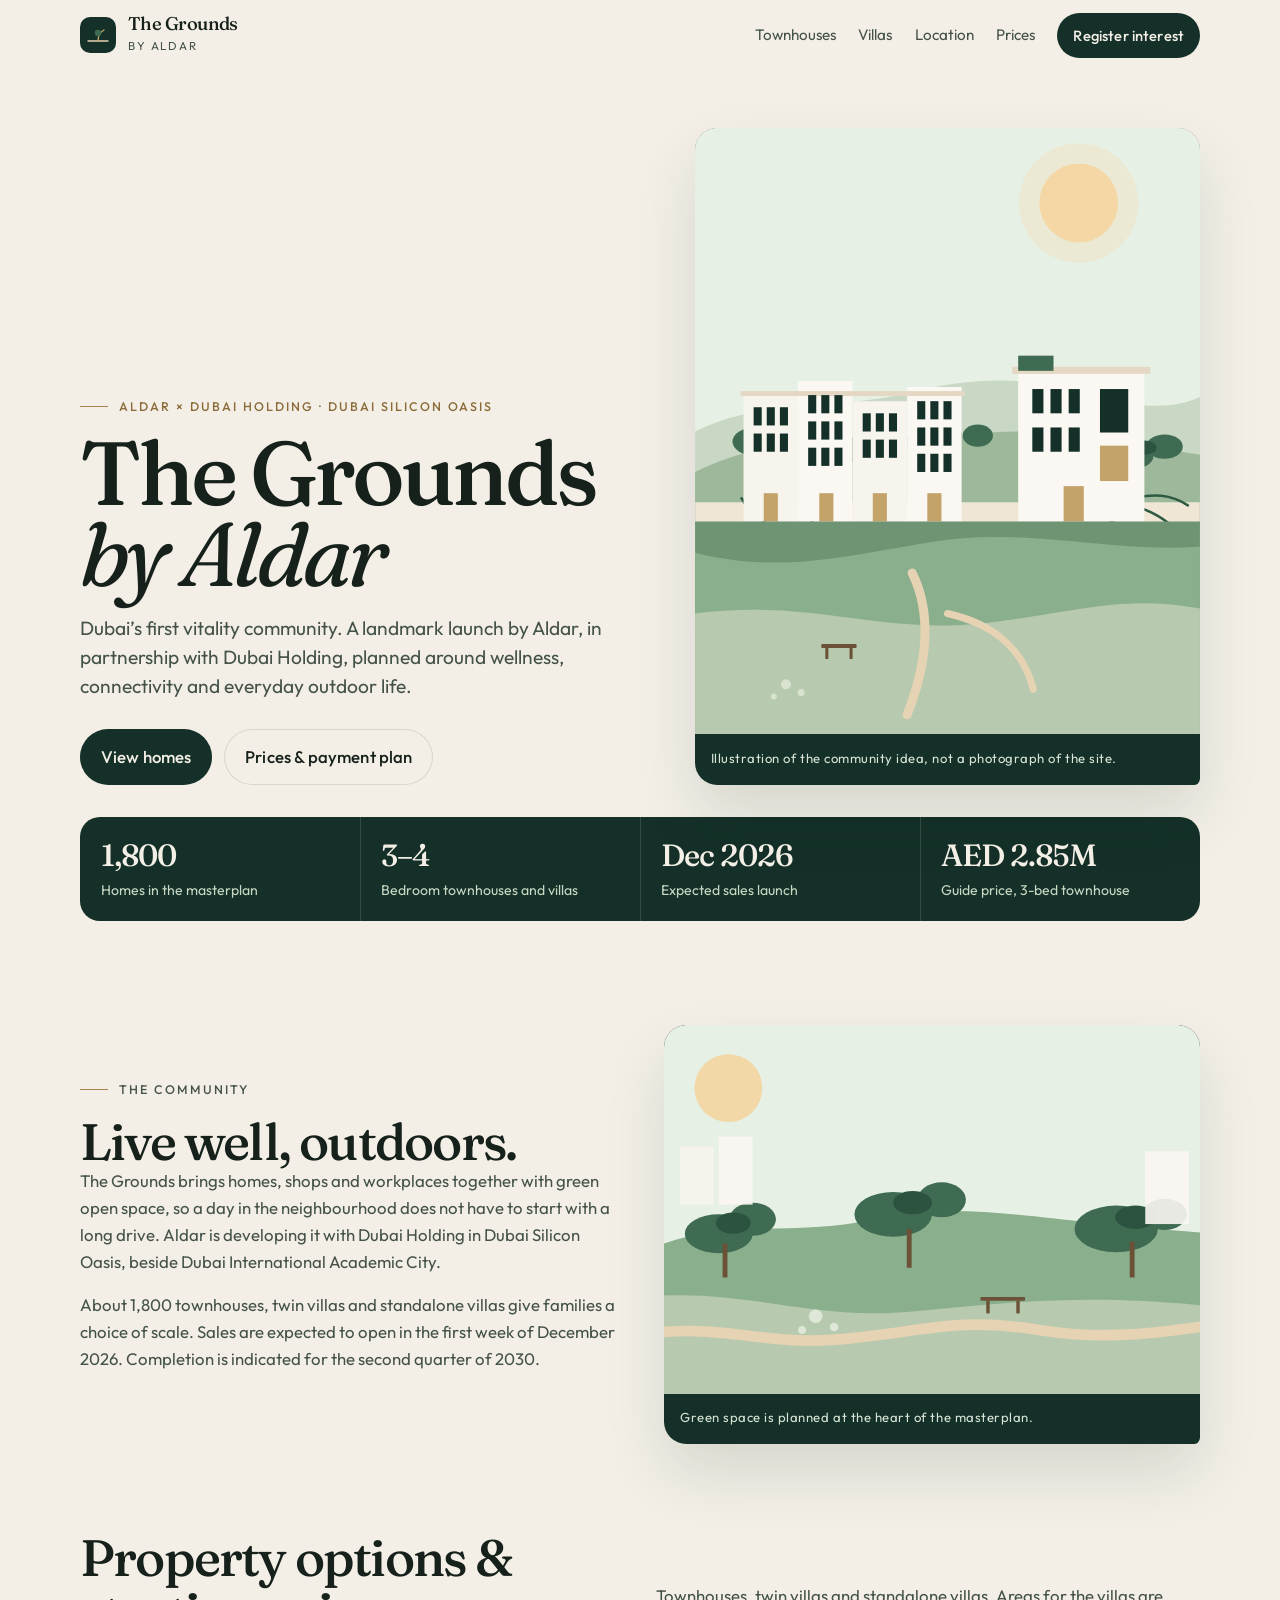
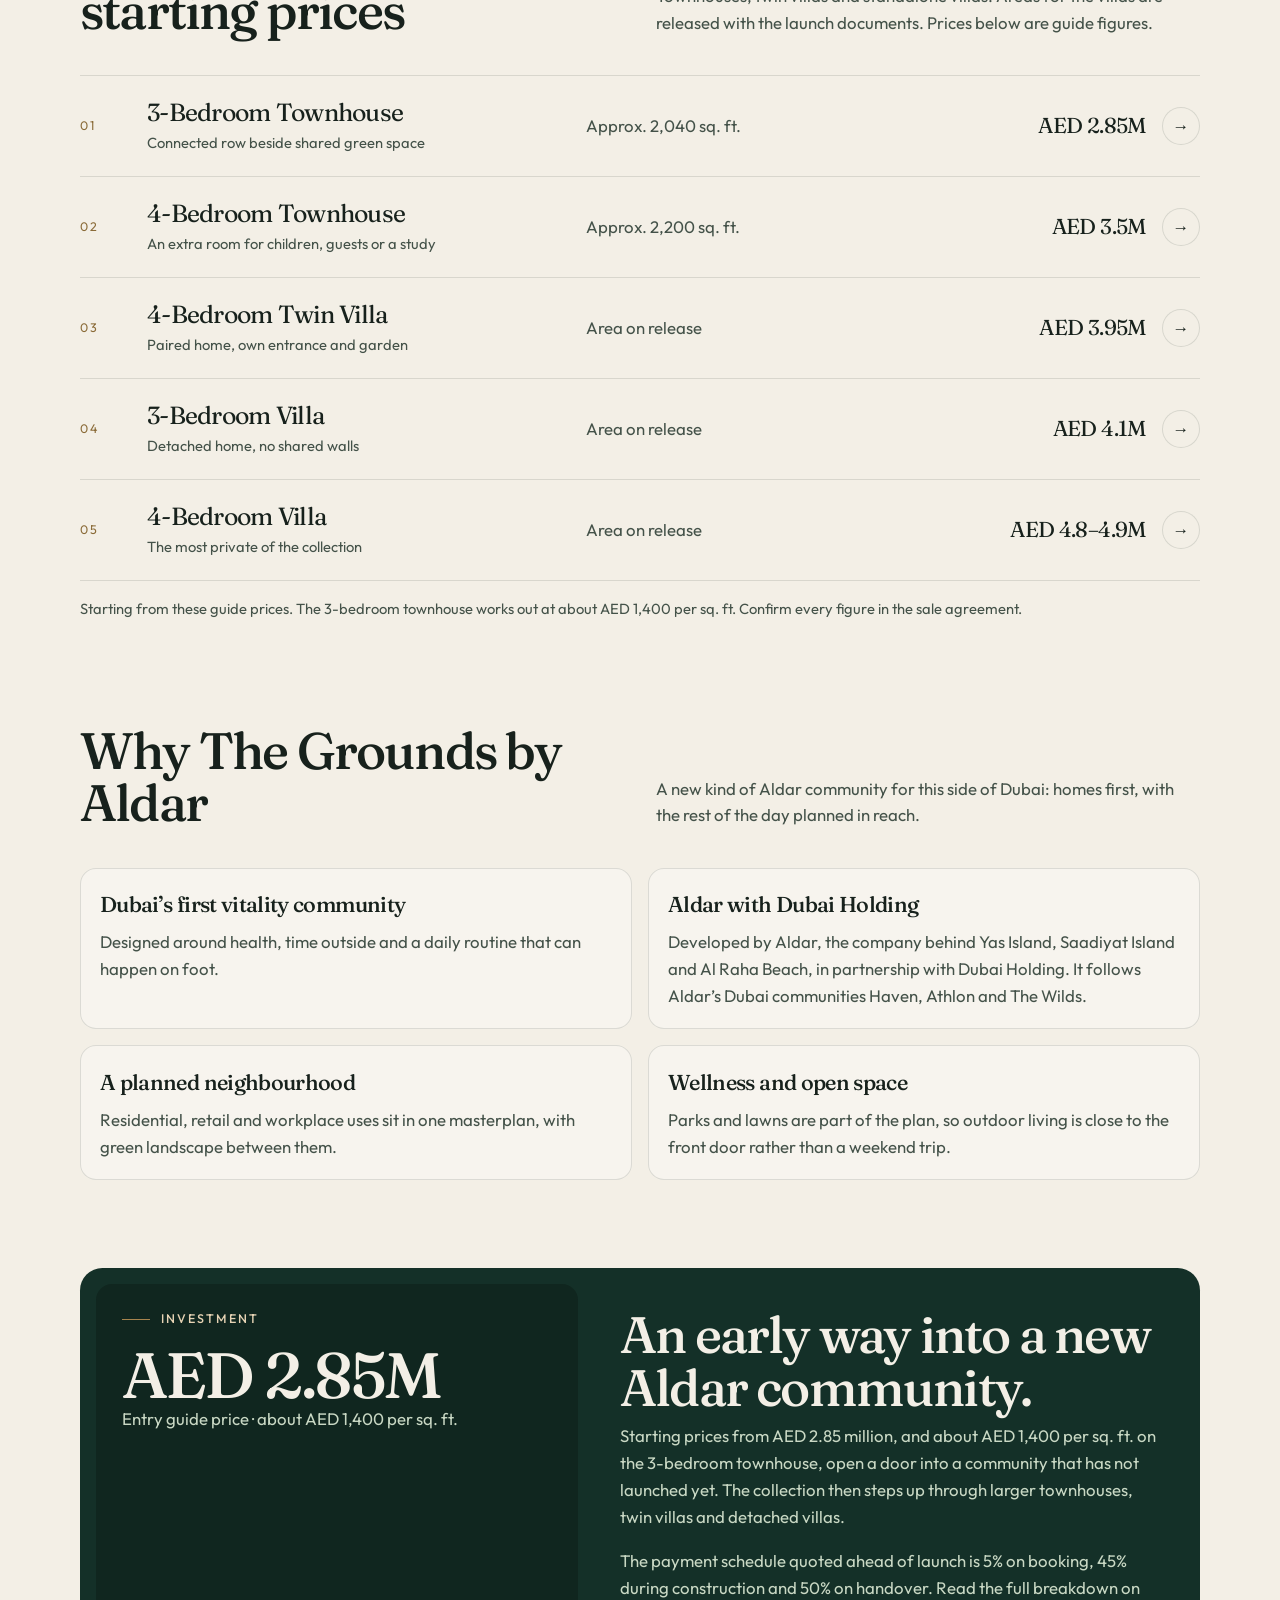
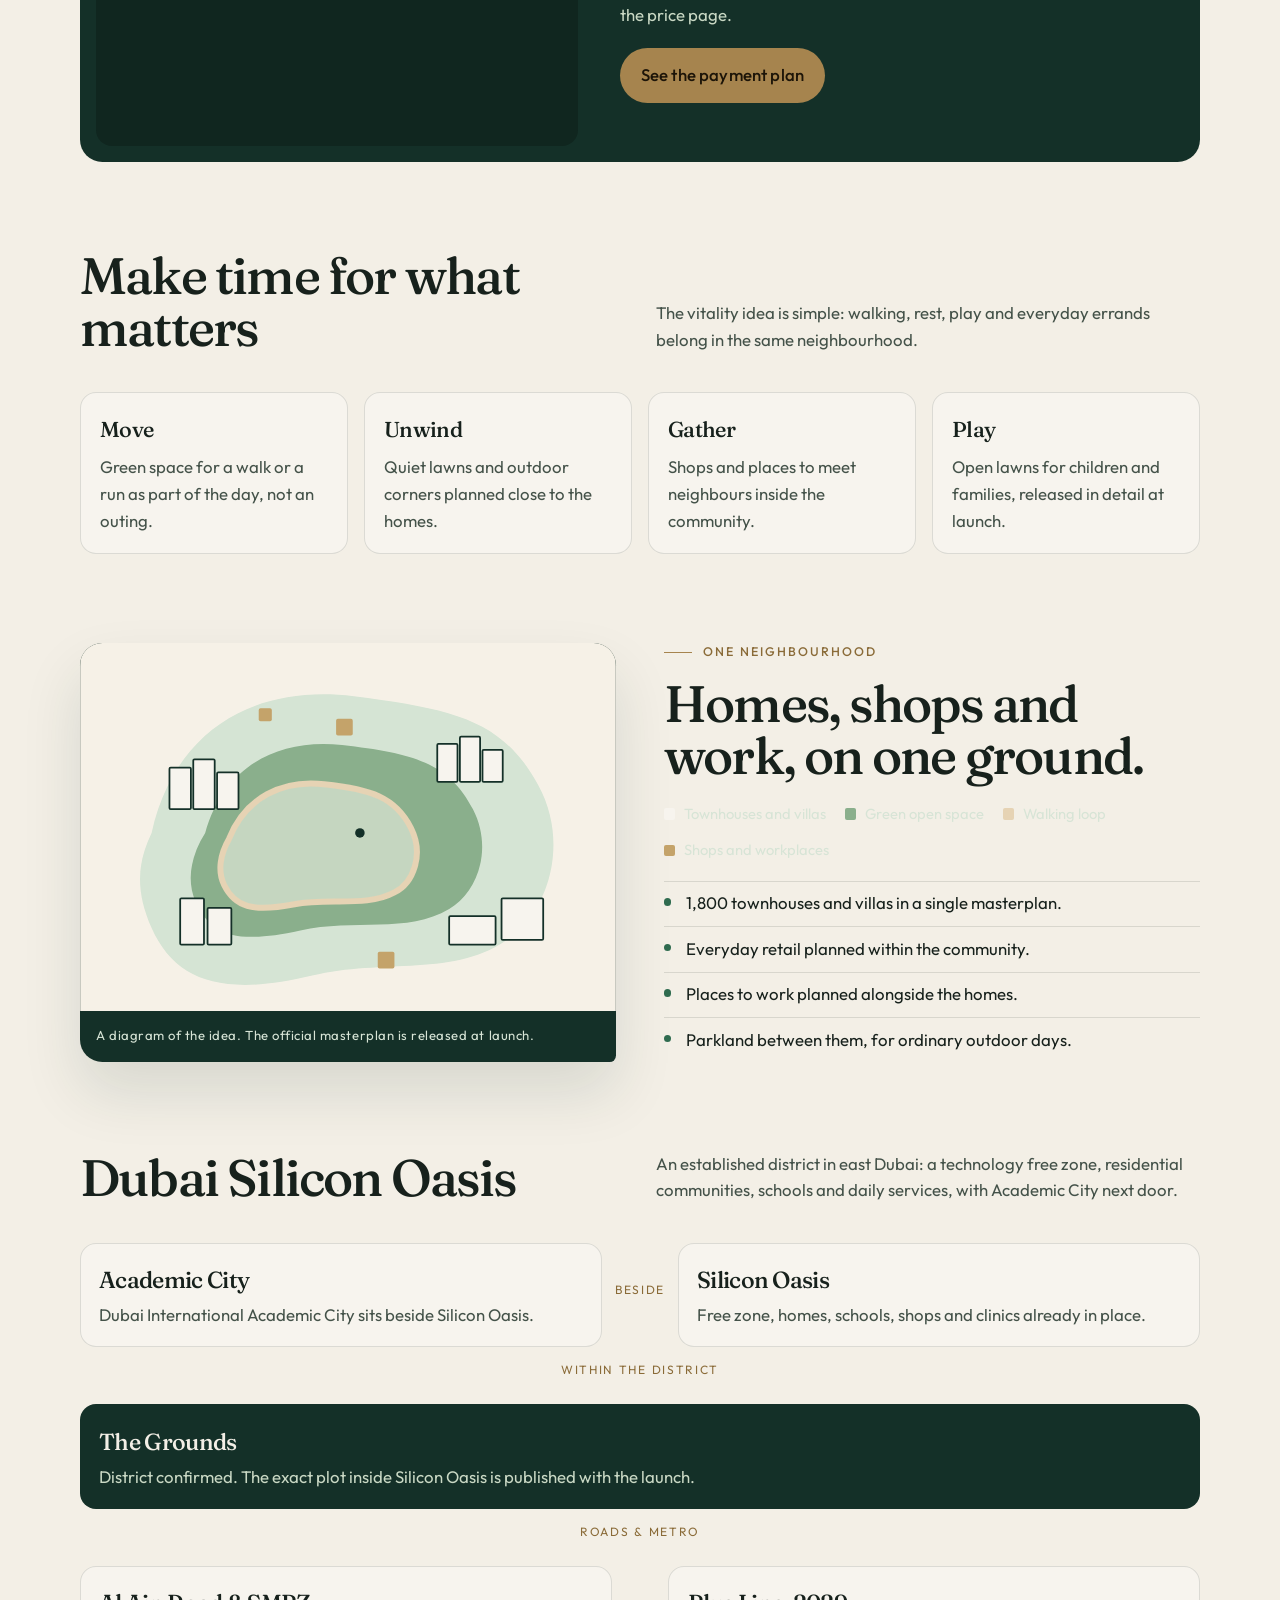
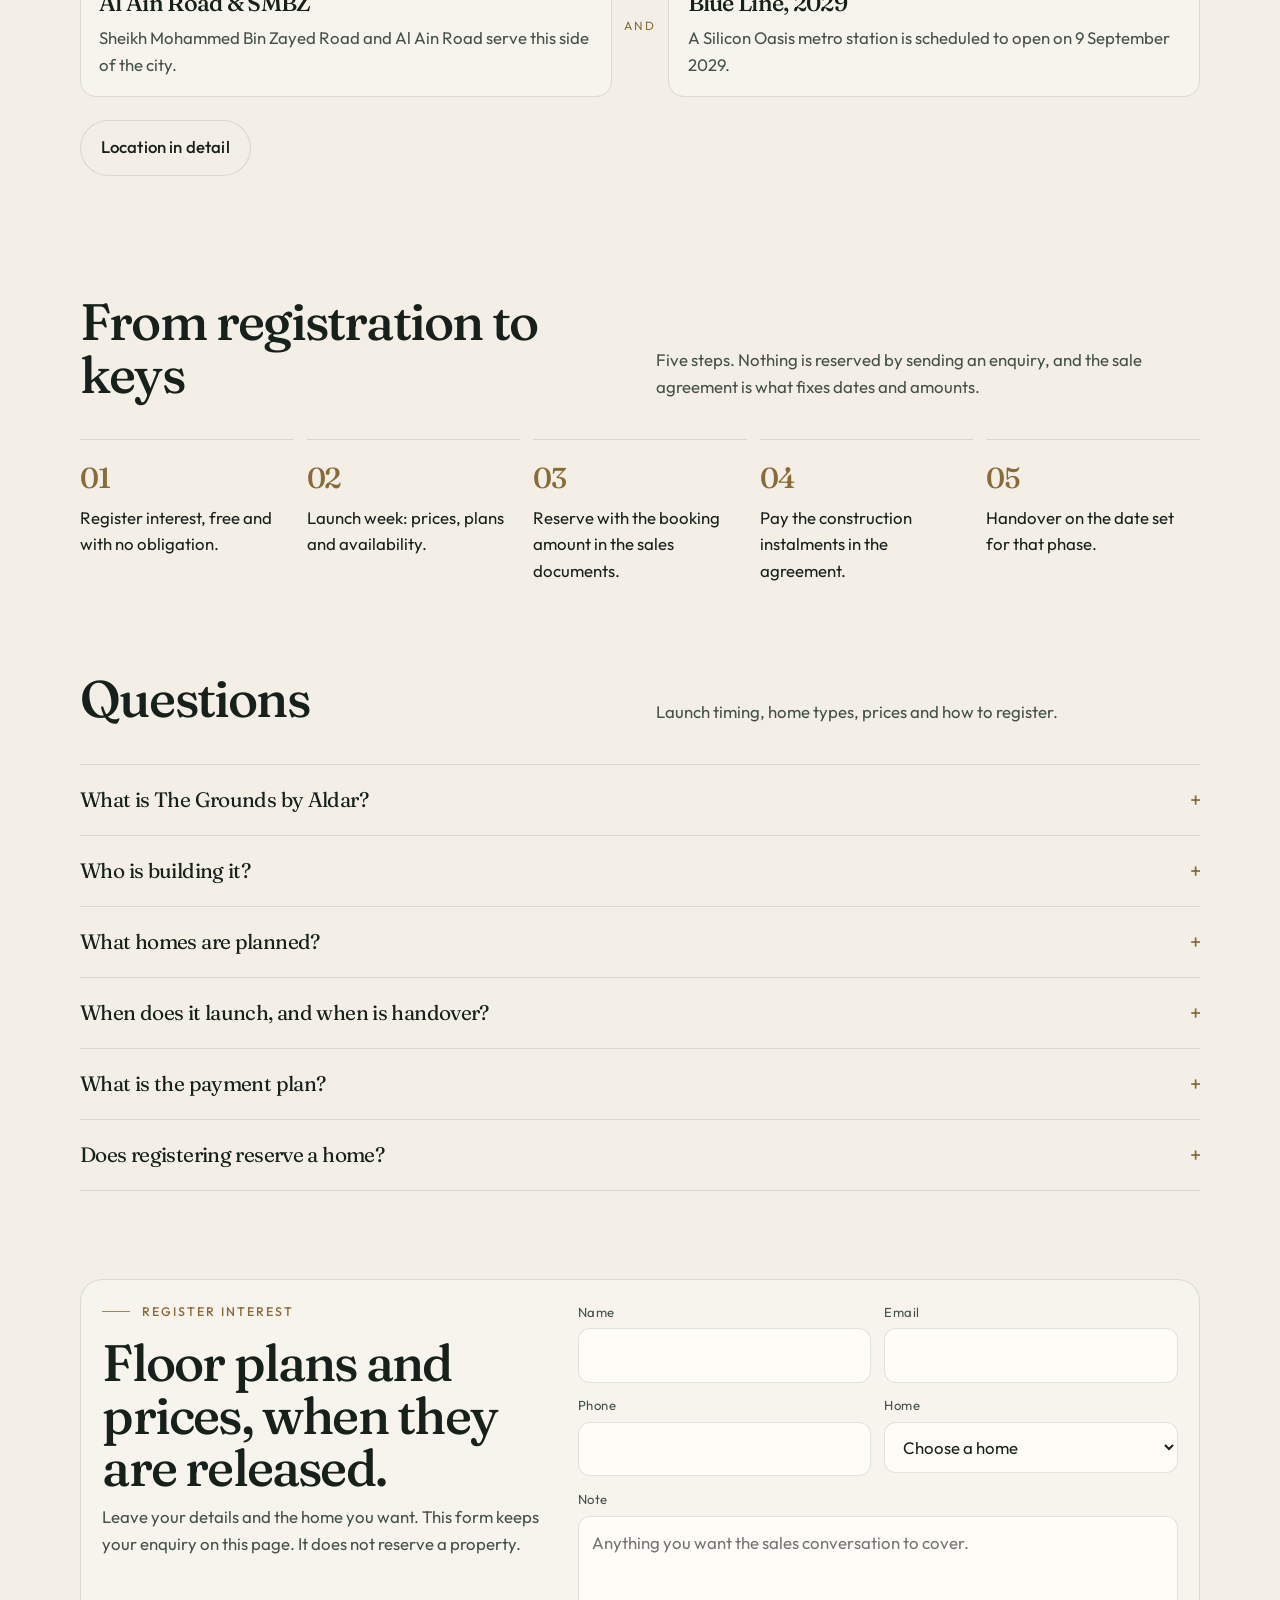
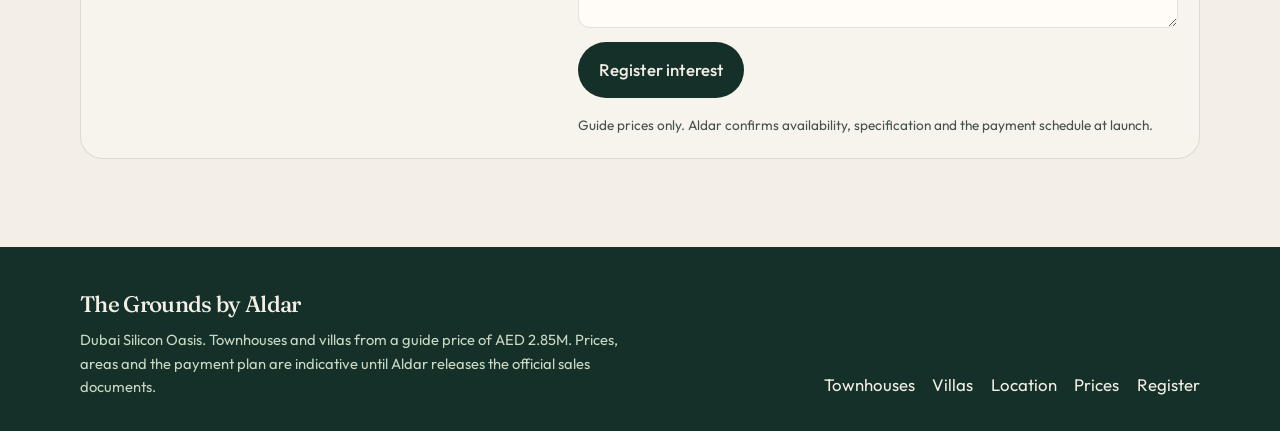
==== index.html @ 4c29733a "Add The Grounds by Aldar site." ====
<!DOCTYPE html>
<html lang="en">
<head>
  <meta charset="utf-8">
  <meta name="viewport" content="width=device-width, initial-scale=1">
  <title>The Grounds by Aldar | Dubai’s First Vitality Community</title>
  <meta name="description" content="The Grounds by Aldar is Dubai’s first vitality community in Dubai Silicon Oasis. Townhouses and villas from AED 2.85M, developed by Aldar with Dubai Holding.">
  <meta name="theme-color" content="#f3efe6">
  <link rel="icon" href="assets/favicon.svg" type="image/svg+xml">
  <link rel="stylesheet" href="css/styles.css">
</head>
<body>
  <a class="skip" href="#content">Skip to content</a>
  <header class="site-header" data-header>
    <div class="header-inner">
      <a class="brand" href="./">
        <svg width="36" height="36" viewBox="0 0 36 36" aria-hidden="true">
          <rect width="36" height="36" rx="10" fill="#143028"/>
          <path d="M8 24h20" stroke="#e6d3b4" stroke-width="1.4" stroke-linecap="round"/>
          <path d="M18 24c0-6 2.2-9 6-11" stroke="#c4a36a" stroke-width="1.4" fill="none" stroke-linecap="round"/>
          <circle cx="18" cy="16" r="3.2" fill="#3e6b52"/>
        </svg>
        <span>
          <strong>The Grounds</strong>
          <em>by Aldar</em>
        </span>
      </a>
      <button class="nav-toggle" type="button" aria-expanded="false" aria-controls="site-nav" data-nav-toggle>
        <span class="bars" aria-hidden="true"><span></span><span></span><span></span></span>
        <span data-nav-label>Menu</span>
      </button>
      <nav class="site-nav" id="site-nav" data-nav>
        <a href="townhouses/">Townhouses</a>
        <a href="villas/">Villas</a>
        <a href="location/">Location</a>
        <a href="price-payment-plan/">Prices</a>
        <a class="btn" href="#enquire">Register interest</a>
      </nav>
    </div>
  </header>

  <main id="content">
    <section class="wrap hero">
      <div>
        <p class="eyebrow"><span></span> Aldar × Dubai Holding · Dubai Silicon Oasis</p>
        <h1>The Grounds <em>by Aldar</em></h1>
        <p class="lede">Dubai’s first vitality community. A landmark launch by Aldar, in partnership with Dubai Holding, planned around wellness, connectivity and everyday outdoor life.</p>
        <div class="hero-actions">
          <a class="btn" href="#homes">View homes</a>
          <a class="btn btn-ghost" href="price-payment-plan/">Prices &amp; payment plan</a>
        </div>
      </div>
      <figure class="frame">
        <img src="assets/hero.svg" width="1000" height="1240" alt="Illustration of low townhouses and a villa set on lawns with palms and a walking path.">
        <figcaption>Illustration of the community idea, not a photograph of the site.</figcaption>
      </figure>
    </section>

    <div class="wrap" style="padding-bottom: 1rem;">
      <div class="stats">
        <div><strong>1,800</strong><span>Homes in the masterplan</span></div>
        <div><strong>3–4</strong><span>Bedroom townhouses and villas</span></div>
        <div><strong>Dec 2026</strong><span>Expected sales launch</span></div>
        <div><strong>AED 2.85M</strong><span>Guide price, 3-bed townhouse</span></div>
      </div>
    </div>

    <section class="section" id="community">
      <div class="wrap split">
        <div class="measure reveal">
          <p class="eyebrow"><span></span> The community</p>
          <h2>Live well, outdoors.</h2>
          <p>The Grounds brings homes, shops and workplaces together with green open space, so a day in the neighbourhood does not have to start with a long drive. Aldar is developing it with Dubai Holding in Dubai Silicon Oasis, beside Dubai International Academic City.</p>
          <p>About 1,800 townhouses, twin villas and standalone villas give families a choice of scale. Sales are expected to open in the first week of December 2026. Completion is indicated for the second quarter of 2030.</p>
        </div>
        <figure class="frame reveal">
          <img src="assets/park.svg" width="1200" height="760" alt="Illustration of a park lawn, trees and a walking path between homes.">
          <figcaption>Green space is planned at the heart of the masterplan.</figcaption>
        </figure>
      </div>
    </section>

    <section class="section" id="homes" style="padding-top: 0;">
      <div class="wrap">
        <div class="section-head">
          <h2>Property options &amp; starting prices</h2>
          <p>Townhouses, twin villas and standalone villas. Areas for the villas are released with the launch documents. Prices below are guide figures.</p>
        </div>
        <div class="home-list">
          <a class="home-row" href="townhouses/">
            <span class="home-row-index">01</span>
            <span>
              <span class="home-row-name">3-Bedroom Townhouse</span>
              <small>Connected row beside shared green space</small>
            </span>
            <span class="home-row-meta">Approx. 2,040 sq. ft.</span>
            <span class="home-row-price">AED 2.85M</span>
            <span class="home-row-go" aria-hidden="true">→</span>
          </a>
          <a class="home-row" href="townhouses/">
            <span class="home-row-index">02</span>
            <span>
              <span class="home-row-name">4-Bedroom Townhouse</span>
              <small>An extra room for children, guests or a study</small>
            </span>
            <span class="home-row-meta">Approx. 2,200 sq. ft.</span>
            <span class="home-row-price">AED 3.5M</span>
            <span class="home-row-go" aria-hidden="true">→</span>
          </a>
          <a class="home-row" href="villas/">
            <span class="home-row-index">03</span>
            <span>
              <span class="home-row-name">4-Bedroom Twin Villa</span>
              <small>Paired home, own entrance and garden</small>
            </span>
            <span class="home-row-meta">Area on release</span>
            <span class="home-row-price">AED 3.95M</span>
            <span class="home-row-go" aria-hidden="true">→</span>
          </a>
          <a class="home-row" href="villas/">
            <span class="home-row-index">04</span>
            <span>
              <span class="home-row-name">3-Bedroom Villa</span>
              <small>Detached home, no shared walls</small>
            </span>
            <span class="home-row-meta">Area on release</span>
            <span class="home-row-price">AED 4.1M</span>
            <span class="home-row-go" aria-hidden="true">→</span>
          </a>
          <a class="home-row" href="villas/">
            <span class="home-row-index">05</span>
            <span>
              <span class="home-row-name">4-Bedroom Villa</span>
              <small>The most private of the collection</small>
            </span>
            <span class="home-row-meta">Area on release</span>
            <span class="home-row-price">AED 4.8–4.9M</span>
            <span class="home-row-go" aria-hidden="true">→</span>
          </a>
        </div>
        <p class="note">Starting from these guide prices. The 3-bedroom townhouse works out at about AED 1,400 per sq. ft. Confirm every figure in the sale agreement.</p>
      </div>
    </section>

    <section class="section" id="why" style="padding-top: 1rem;">
      <div class="wrap">
        <div class="section-head">
          <h2>Why The Grounds by Aldar</h2>
          <p>A new kind of Aldar community for this side of Dubai: homes first, with the rest of the day planned in reach.</p>
        </div>
        <div class="why-grid">
          <article class="card"><h3>Dubai’s first vitality community</h3><p>Designed around health, time outside and a daily routine that can happen on foot.</p></article>
          <article class="card"><h3>Aldar with Dubai Holding</h3><p>Developed by Aldar, the company behind Yas Island, Saadiyat Island and Al Raha Beach, in partnership with Dubai Holding. It follows Aldar’s Dubai communities Haven, Athlon and The Wilds.</p></article>
          <article class="card"><h3>A planned neighbourhood</h3><p>Residential, retail and workplace uses sit in one masterplan, with green landscape between them.</p></article>
          <article class="card"><h3>Wellness and open space</h3><p>Parks and lawns are part of the plan, so outdoor living is close to the front door rather than a weekend trip.</p></article>
        </div>
      </div>
    </section>

    <section class="section" style="padding-top: 0;">
      <div class="wrap invest reveal">
        <div class="invest-figure">
          <p class="eyebrow" style="color:#e6d3b4;"><span></span> Investment</p>
          <strong>AED 2.85M</strong>
          <span>Entry guide price · about AED 1,400 per sq. ft.</span>
        </div>
        <div class="invest-copy">
          <h2>An early way into a new Aldar community.</h2>
          <p>Starting prices from AED 2.85 million, and about AED 1,400 per sq. ft. on the 3-bedroom townhouse, open a door into a community that has not launched yet. The collection then steps up through larger townhouses, twin villas and detached villas.</p>
          <p>The payment schedule quoted ahead of launch is 5% on booking, 45% during construction and 50% on handover. Read the full breakdown on the price page.</p>
          <p style="margin-top: 1.2rem;"><a class="btn btn-brass" href="price-payment-plan/">See the payment plan</a></p>
        </div>
      </div>
    </section>

    <section class="section" style="padding-top: 0;">
      <div class="wrap">
        <div class="section-head">
          <h2>Make time for what matters</h2>
          <p>The vitality idea is simple: walking, rest, play and everyday errands belong in the same neighbourhood.</p>
        </div>
        <div class="pillar-grid">
          <article class="pillar"><h3>Move</h3><p>Green space for a walk or a run as part of the day, not an outing.</p></article>
          <article class="pillar"><h3>Unwind</h3><p>Quiet lawns and outdoor corners planned close to the homes.</p></article>
          <article class="pillar"><h3>Gather</h3><p>Shops and places to meet neighbours inside the community.</p></article>
          <article class="pillar"><h3>Play</h3><p>Open lawns for children and families, released in detail at launch.</p></article>
        </div>
      </div>
    </section>

    <section class="section" style="padding-top: 0;">
      <div class="wrap split">
        <figure class="frame reveal">
          <img src="assets/masterplan.svg" width="900" height="700" alt="Abstract masterplan: housing clusters around a central park, with a walking loop and small markers for shops and workplaces.">
          <figcaption>A diagram of the idea. The official masterplan is released at launch.</figcaption>
        </figure>
        <div class="reveal">
          <p class="eyebrow"><span></span> One neighbourhood</p>
          <h2>Homes, shops and work, on one ground.</h2>
          <ul class="legend">
            <li><i class="swatch home"></i> Townhouses and villas</li>
            <li><i class="swatch park"></i> Green open space</li>
            <li><i class="swatch path"></i> Walking loop</li>
            <li><i class="swatch shop"></i> Shops and workplaces</li>
          </ul>
          <ul class="tick">
            <li>1,800 townhouses and villas in a single masterplan.</li>
            <li>Everyday retail planned within the community.</li>
            <li>Places to work planned alongside the homes.</li>
            <li>Parkland between them, for ordinary outdoor days.</li>
          </ul>
        </div>
      </div>
    </section>

    <section class="section" id="location" style="padding-top: 0;">
      <div class="wrap">
        <div class="section-head">
          <h2>Dubai Silicon Oasis</h2>
          <p>An established district in east Dubai: a technology free zone, residential communities, schools and daily services, with Academic City next door.</p>
        </div>
        <div class="district">
          <div class="district-row">
            <article class="node">
              <h3>Academic City</h3>
              <p>Dubai International Academic City sits beside Silicon Oasis.</p>
            </article>
            <p class="link-note">Beside</p>
            <article class="node">
              <h3>Silicon Oasis</h3>
              <p>Free zone, homes, schools, shops and clinics already in place.</p>
            </article>
          </div>
          <p class="link-note">Within the district</p>
          <article class="node focal">
            <h3>The Grounds</h3>
            <p>District confirmed. The exact plot inside Silicon Oasis is published with the launch.</p>
          </article>
          <p class="link-note">Roads &amp; metro</p>
          <div class="district-row">
            <article class="node">
              <h3>Al Ain Road &amp; SMBZ</h3>
              <p>Sheikh Mohammed Bin Zayed Road and Al Ain Road serve this side of the city.</p>
            </article>
            <p class="link-note">And</p>
            <article class="node">
              <h3>Blue Line, 2029</h3>
              <p>A Silicon Oasis metro station is scheduled to open on 9 September 2029.</p>
            </article>
          </div>
        </div>
        <p style="margin-top: 1.4rem;"><a class="btn btn-ghost" href="location/">Location in detail</a></p>
      </div>
    </section>

    <section class="section" style="padding-top: 1rem;">
      <div class="wrap">
        <div class="section-head">
          <h2>From registration to keys</h2>
          <p>Five steps. Nothing is reserved by sending an enquiry, and the sale agreement is what fixes dates and amounts.</p>
        </div>
        <ol class="steps">
          <li><strong>01</strong><span>Register interest, free and with no obligation.</span></li>
          <li><strong>02</strong><span>Launch week: prices, plans and availability.</span></li>
          <li><strong>03</strong><span>Reserve with the booking amount in the sales documents.</span></li>
          <li><strong>04</strong><span>Pay the construction instalments in the agreement.</span></li>
          <li><strong>05</strong><span>Handover on the date set for that phase.</span></li>
        </ol>
      </div>
    </section>

    <section class="section" id="questions" style="padding-top: 0;">
      <div class="wrap">
        <div class="section-head">
          <h2>Questions</h2>
          <p>Launch timing, home types, prices and how to register.</p>
        </div>
        <div class="faq">
          <div class="faq-item" data-faq>
            <button type="button" aria-expanded="false">What is The Grounds by Aldar? <span aria-hidden="true">+</span></button>
            <div data-faq-panel hidden>
              <p>It is a new community from Aldar, in partnership with Dubai Holding, in Dubai Silicon Oasis. The plan is about 1,800 townhouses and villas, with shops, workplaces and green open space. Aldar describes it as Dubai’s first vitality community.</p>
            </div>
          </div>
          <div class="faq-item" data-faq>
            <button type="button" aria-expanded="false">Who is building it? <span aria-hidden="true">+</span></button>
            <div data-faq-panel hidden>
              <p>Aldar is the developer, working with Dubai Holding. Aldar is the Abu Dhabi developer behind Yas Island, Saadiyat Island and Al Raha Beach, and the Dubai communities Haven, Athlon and The Wilds.</p>
            </div>
          </div>
          <div class="faq-item" data-faq>
            <button type="button" aria-expanded="false">What homes are planned? <span aria-hidden="true">+</span></button>
            <div data-faq-panel hidden>
              <p>Three- and four-bedroom townhouses, four-bedroom twin villas, and three- and four-bedroom standalone villas. Townhouse areas currently quoted are about 2,040 sq. ft. and 2,200 sq. ft.</p>
            </div>
          </div>
          <div class="faq-item" data-faq>
            <button type="button" aria-expanded="false">When does it launch, and when is handover? <span aria-hidden="true">+</span></button>
            <div data-faq-panel hidden>
              <p>Sales are expected in the first week of December 2026. Completion is indicated for the second quarter of 2030. Handover dates are confirmed per phase in the sale agreement.</p>
            </div>
          </div>
          <div class="faq-item" data-faq>
            <button type="button" aria-expanded="false">What is the payment plan? <span aria-hidden="true">+</span></button>
            <div data-faq-panel hidden>
              <p>The schedule quoted ahead of launch is 5% on booking, 45% during construction and 50% on handover. Aldar publishes the binding plan with the sales documents. Off-plan payments in Dubai are generally made into a project escrow account — confirm that account in the paperwork.</p>
            </div>
          </div>
          <div class="faq-item" data-faq>
            <button type="button" aria-expanded="false">Does registering reserve a home? <span aria-hidden="true">+</span></button>
            <div data-faq-panel hidden>
              <p>No. An enquiry joins the interest list. It does not hold a plot or guarantee a price. A home is reserved only when the booking amount in the sales documents is paid.</p>
            </div>
          </div>
        </div>
      </div>
    </section>

    <section class="section" id="enquire" style="padding-top: 0;">
      <div class="wrap enquire">
        <div>
          <p class="eyebrow"><span></span> Register interest</p>
          <h2>Floor plans and prices, when they are released.</h2>
          <p class="intro">Leave your details and the home you want. This form keeps your enquiry on this page. It does not reserve a property.</p>
        </div>
        <form data-enquire action="#enquire" method="post">
          <div data-form-fields>
            <div class="form-grid">
              <label class="field">
                <span>Name</span>
                <input name="name" type="text" autocomplete="name" required>
              </label>
              <label class="field">
                <span>Email</span>
                <input name="email" type="email" autocomplete="email" required>
              </label>
              <label class="field">
                <span>Phone</span>
                <input name="phone" type="tel" autocomplete="tel" required>
              </label>
              <label class="field">
                <span>Home</span>
                <select name="home" required>
                  <option value="">Choose a home</option>
                  <option>3-bedroom townhouse</option>
                  <option>4-bedroom townhouse</option>
                  <option>4-bedroom twin villa</option>
                  <option>3-bedroom villa</option>
                  <option>4-bedroom villa</option>
                  <option>Not sure yet</option>
                </select>
              </label>
              <label class="field wide">
                <span>Note</span>
                <textarea name="note" placeholder="Anything you want the sales conversation to cover."></textarea>
              </label>
            </div>
            <p class="form-error" data-form-error hidden></p>
            <p style="margin-top: 0.9rem;"><button class="btn" type="submit">Register interest</button></p>
            <p class="fine">Guide prices only. Aldar confirms availability, specification and the payment schedule at launch.</p>
          </div>
          <div class="form-success" data-form-success tabindex="-1" hidden>
            <h3>You’re on the list.</h3>
            <p>Thanks. Your interest is noted in this browser. A reservation only happens later, against the developer’s sales documents.</p>
          </div>
        </form>
      </div>
    </section>
  </main>

  <footer class="site-footer">
    <div class="wrap footer-inner">
      <div>
        <strong>The Grounds by Aldar</strong>
        <p>Dubai Silicon Oasis. Townhouses and villas from a guide price of AED 2.85M. Prices, areas and the payment plan are indicative until Aldar releases the official sales documents.</p>
      </div>
      <nav class="footer-nav" aria-label="Footer">
        <a href="townhouses/">Townhouses</a>
        <a href="villas/">Villas</a>
        <a href="location/">Location</a>
        <a href="price-payment-plan/">Prices</a>
        <a href="#enquire">Register</a>
      </nav>
    </div>
  </footer>
  <script src="js/main.js"></script>
</body>
</html>
---- css/styles.css ----
@font-face {
  font-family: "Fraunces";
  src: url("../assets/fonts/fraunces-400.woff2") format("woff2");
  font-weight: 400;
  font-style: normal;
  font-display: swap;
}
@font-face {
  font-family: "Fraunces";
  src: url("../assets/fonts/fraunces-400-italic.woff2") format("woff2");
  font-weight: 400;
  font-style: italic;
  font-display: swap;
}
@font-face {
  font-family: "Fraunces";
  src: url("../assets/fonts/fraunces-500.woff2") format("woff2");
  font-weight: 500;
  font-style: normal;
  font-display: swap;
}
@font-face {
  font-family: "Fraunces";
  src: url("../assets/fonts/fraunces-600.woff2") format("woff2");
  font-weight: 600;
  font-style: normal;
  font-display: swap;
}
@font-face {
  font-family: "Outfit";
  src: url("../assets/fonts/outfit-300.woff2") format("woff2");
  font-weight: 300;
  font-style: normal;
  font-display: swap;
}
@font-face {
  font-family: "Outfit";
  src: url("../assets/fonts/outfit-400.woff2") format("woff2");
  font-weight: 400;
  font-style: normal;
  font-display: swap;
}
@font-face {
  font-family: "Outfit";
  src: url("../assets/fonts/outfit-500.woff2") format("woff2");
  font-weight: 500;
  font-style: normal;
  font-display: swap;
}
@font-face {
  font-family: "Outfit";
  src: url("../assets/fonts/outfit-600.woff2") format("woff2");
  font-weight: 600;
  font-style: normal;
  font-display: swap;
}

:root {
  --ink: #17211c;
  --ink-soft: #445249;
  --forest: #143028;
  --forest-2: #1c4336;
  --leaf: #2f6b4f;
  --mist: #d7e4d6;
  --sand: #e7dcc8;
  --cream: #f3efe6;
  --paper: #f7f4ee;
  --white: #fffcf8;
  --brass: #a6844e;
  --brass-deep: #8a6b38;
  --line: rgba(23, 33, 28, 0.12);
  --serif: "Fraunces", "Iowan Old Style", Palatino, Georgia, serif;
  --sans: "Outfit", "Avenir Next", "Segoe UI", sans-serif;
  --wrap: 1120px;
  --header: 4.5rem;
}

*,
*::before,
*::after { box-sizing: border-box; }

html { scroll-behavior: smooth; }

body {
  margin: 0;
  color: var(--ink);
  background: var(--cream);
  font-family: var(--sans);
  font-weight: 400;
  font-size: 1.05rem;
  line-height: 1.6;
  text-rendering: optimizeLegibility;
}

body.nav-open { overflow: hidden; }

img { max-width: 100%; display: block; }

a { color: inherit; }

button, input, select, textarea { font: inherit; color: inherit; }

:focus-visible {
  outline: 2px solid var(--brass);
  outline-offset: 3px;
}

::selection {
  background: #e4d2ae;
  color: var(--ink);
}

[id] { scroll-margin-top: calc(var(--header) + 1rem); }

.skip {
  position: absolute;
  left: 1rem;
  top: -4rem;
  z-index: 80;
  background: var(--forest);
  color: var(--cream);
  padding: 0.7rem 1rem;
  border-radius: 999px;
  text-decoration: none;
}
.skip:focus { top: 1rem; }

.wrap {
  width: min(var(--wrap), calc(100% - 2.5rem));
  margin-inline: auto;
}

.site-header {
  position: sticky;
  top: 0;
  z-index: 40;
  height: var(--header);
  display: flex;
  align-items: center;
  background: var(--cream);
  border-bottom: 1px solid transparent;
}
.site-header.is-scrolled { border-bottom-color: var(--line); }

.header-inner {
  width: min(var(--wrap), calc(100% - 2.5rem));
  margin-inline: auto;
  display: flex;
  align-items: center;
  justify-content: space-between;
  gap: 1.5rem;
}

.brand {
  display: flex;
  align-items: center;
  gap: 0.75rem;
  text-decoration: none;
  min-width: 0;
}
.brand svg { flex: none; }
.brand strong,
.brand em { display: block; font-style: normal; }
.brand strong {
  font-family: var(--serif);
  font-weight: 500;
  font-size: 1.15rem;
  letter-spacing: -0.03em;
  line-height: 1;
}
.brand em {
  margin-top: 0.2rem;
  font-size: 0.72rem;
  letter-spacing: 0.16em;
  text-transform: uppercase;
  color: var(--ink-soft);
}

.nav-toggle {
  display: none;
  align-items: center;
  gap: 0.55rem;
  background: transparent;
  border: 1px solid var(--line);
  border-radius: 999px;
  padding: 0.45rem 0.8rem;
  cursor: pointer;
}
.bars {
  width: 1rem;
  height: 0.7rem;
  display: inline-flex;
  flex-direction: column;
  justify-content: space-between;
}
.bars span {
  display: block;
  height: 1.5px;
  background: var(--ink);
}

.site-nav {
  display: flex;
  align-items: center;
  gap: 1.4rem;
}
.site-nav a {
  text-decoration: none;
  font-size: 0.95rem;
  color: var(--ink-soft);
}
.site-nav a:hover { color: var(--ink); }
.site-nav a[aria-current="page"] {
  color: var(--ink);
  box-shadow: inset 0 -1px 0 var(--brass);
}

.btn {
  display: inline-flex;
  align-items: center;
  justify-content: center;
  gap: 0.5rem;
  border: 0;
  border-radius: 999px;
  padding: 0.9rem 1.3rem;
  background: var(--forest);
  color: var(--cream);
  text-decoration: none;
  cursor: pointer;
  font-weight: 500;
  letter-spacing: 0.01em;
}
.btn:hover { background: var(--forest-2); }
.btn-brass { background: var(--brass); color: #1c1408; }
.btn-brass:hover { background: var(--brass-deep); color: #fffaf2; }
.btn-ghost {
  background: transparent;
  color: var(--ink);
  box-shadow: inset 0 0 0 1px var(--line);
}
.btn-ghost:hover { background: rgba(23, 33, 28, 0.04); }
.site-nav .btn {
  color: var(--cream);
  box-shadow: none;
  padding: 0.65rem 1rem;
  font-size: 0.92rem;
}
.site-nav .btn:hover { color: var(--cream); }

.hero {
  display: grid;
  grid-template-columns: 1.05fr 0.95fr;
  gap: 3.5rem;
  align-items: end;
  padding: 3.5rem 0 2rem;
}
.eyebrow {
  display: flex;
  align-items: center;
  gap: 0.7rem;
  margin: 0 0 1rem;
  color: var(--brass-deep);
  font-size: 0.78rem;
  font-weight: 500;
  letter-spacing: 0.16em;
  text-transform: uppercase;
}
.eyebrow span {
  width: 1.75rem;
  height: 1px;
  background: var(--brass);
}
h1, h2, h3, p { margin-top: 0; }
h2 {
  margin-bottom: 0.6rem;
  font-family: var(--serif);
  font-weight: 500;
  font-size: clamp(2.1rem, 4vw, 3.4rem);
  letter-spacing: -0.035em;
  line-height: 1.02;
}
h1 {
  margin-bottom: 0.4rem;
  font-family: var(--serif);
  font-weight: 500;
  font-size: clamp(3.4rem, 7vw, 6.4rem);
  letter-spacing: -0.045em;
  line-height: 0.9;
}
.hero h1 em {
  font-style: italic;
  font-weight: 400;
}
.lede {
  max-width: 38rem;
  margin: 1.25rem 0 0;
  font-size: 1.2rem;
  line-height: 1.5;
  color: var(--ink-soft);
}
.hero-actions {
  display: flex;
  flex-wrap: wrap;
  gap: 0.75rem;
  margin-top: 1.8rem;
}
.frame {
  margin: 0;
  background: var(--forest);
  border-radius: 1.4rem 1.4rem 0.4rem 1.4rem;
  overflow: hidden;
  box-shadow: 0 30px 60px rgba(20, 48, 40, 0.12);
}
.frame img {
  width: 100%;
  height: 100%;
  object-fit: cover;
  aspect-ratio: 5 / 6;
}
.frame figcaption {
  padding: 0.85rem 1rem 1rem;
  color: #d7e4d6;
  font-size: 0.82rem;
  letter-spacing: 0.04em;
}

td a { text-decoration: none; }
td a:hover { color: var(--leaf); }
.stats.halves { grid-template-columns: 1fr 1fr; }
.stats.stack { grid-template-columns: 1fr; }
.stats {
  display: grid;
  grid-template-columns: repeat(4, 1fr);
  background: var(--forest);
  color: var(--cream);
  border-radius: 1.25rem;
  overflow: hidden;
}
.stats div { padding: 1.4rem 1.3rem 1.25rem; }
.stats div + div { box-shadow: inset 1px 0 0 rgba(243, 239, 230, 0.14); }
.stats strong {
  display: block;
  font-family: var(--serif);
  font-weight: 500;
  font-size: clamp(1.6rem, 2.4vw, 2.15rem);
  letter-spacing: -0.03em;
  line-height: 1.1;
}
.stats span {
  display: block;
  margin-top: 0.35rem;
  color: #c9d8c4;
  font-size: 0.88rem;
}

.section { padding: 5.5rem 0; }
.section-head {
  display: grid;
  grid-template-columns: 1fr 1fr;
  gap: 2rem;
  align-items: end;
  margin-bottom: 2.4rem;
}
.section-head h2,
.page-intro h2,
.split h2,
.block h2 {
  margin-bottom: 0;
  font-family: var(--serif);
  font-weight: 500;
  font-size: clamp(2.1rem, 4vw, 3.4rem);
  letter-spacing: -0.035em;
  line-height: 1.02;
}
.section-head p:last-child,
.intro {
  margin-bottom: 0;
  color: var(--ink-soft);
}

.home-list { border-bottom: 1px solid var(--line); }
.home-row {
  display: grid;
  grid-template-columns: 3.2rem 1.4fr 0.9fr 0.9fr auto;
  gap: 1rem;
  align-items: center;
  padding: 1.35rem 0;
  border-top: 1px solid var(--line);
  text-decoration: none;
}
.home-row:hover .home-row-name { color: var(--leaf); }
.home-row-index {
  font-size: 0.78rem;
  letter-spacing: 0.14em;
  color: var(--brass-deep);
}
.home-row-name {
  font-family: var(--serif);
  font-size: 1.55rem;
  letter-spacing: -0.03em;
  line-height: 1.15;
}
.home-row small {
  display: block;
  margin-top: 0.15rem;
  color: var(--ink-soft);
  font-family: var(--sans);
  font-size: 0.92rem;
}
.home-row-meta { color: var(--ink-soft); }
.home-row-price {
  font-family: var(--serif);
  font-size: 1.35rem;
  letter-spacing: -0.03em;
  text-align: right;
}
.home-row-go {
  width: 2.4rem;
  height: 2.4rem;
  border-radius: 50%;
  display: grid;
  place-items: center;
  box-shadow: inset 0 0 0 1px var(--line);
}

.why-grid,
.card-grid,
.pillar-grid {
  display: grid;
  grid-template-columns: 1fr 1fr;
  gap: 1rem;
}
.card-grid.three { grid-template-columns: repeat(3, 1fr); }
.pillar-grid { grid-template-columns: repeat(4, 1fr); }
.card, .pillar, .step, .cost {
  background: var(--paper);
  border-radius: 1rem;
  padding: 1.3rem 1.25rem 1.2rem;
  box-shadow: inset 0 0 0 1px var(--line);
}
.card h3, .pillar h3, .step h3, .cost h3 {
  margin: 0 0 0.4rem;
  font-family: var(--serif);
  font-weight: 500;
  font-size: 1.35rem;
  letter-spacing: -0.03em;
}
.card p, .pillar p, .step p, .cost p { margin: 0; color: var(--ink-soft); }
.card .price {
  margin-top: 1rem;
  font-family: var(--serif);
  font-size: 1.7rem;
  letter-spacing: -0.03em;
  color: var(--ink);
}

.split {
  display: grid;
  grid-template-columns: 1fr 1fr;
  gap: 3rem;
  align-items: center;
}
.split.reverse { direction: rtl; }
.split.reverse > * { direction: ltr; }
.split .frame img { aspect-ratio: 16 / 11; }
.measure { max-width: 38rem; }
.measure p, .prose p { color: var(--ink-soft); }
.prose p + p { margin-top: 0; }

.tick {
  margin: 1.2rem 0 0;
  padding: 0;
  list-style: none;
}
.tick li {
  position: relative;
  padding: 0.55rem 0 0.55rem 1.4rem;
  border-top: 1px solid var(--line);
}
.tick li::before {
  content: "";
  position: absolute;
  left: 0;
  top: 1.05rem;
  width: 0.45rem;
  height: 0.45rem;
  border-radius: 50%;
  background: var(--leaf);
}

.invest {
  display: grid;
  grid-template-columns: 0.9fr 1.1fr;
  gap: 1rem;
  background: var(--forest);
  color: var(--cream);
  border-radius: 1.4rem;
  padding: 1rem;
}
.invest-figure, .invest-copy {
  border-radius: 1rem;
  padding: 1.6rem;
}
.invest-figure { background: #10261f; }
.invest-copy { background: transparent; padding-right: 1.4rem; }
.invest-figure strong {
  display: block;
  font-family: var(--serif);
  font-weight: 500;
  font-size: clamp(2.6rem, 5vw, 4.2rem);
  letter-spacing: -0.04em;
  line-height: 0.95;
}
.invest-figure span, .invest-copy p { color: #c9d8c4; }
.invest-copy h2 { color: var(--cream); }
.legend {
  display: flex;
  flex-wrap: wrap;
  gap: 0.8rem 1.2rem;
  margin: 1.2rem 0 0;
  padding: 0;
  list-style: none;
  color: #d7e4d6;
  font-size: 0.92rem;
}
.swatch {
  display: inline-block;
  width: 0.7rem;
  height: 0.7rem;
  margin-right: 0.35rem;
  border-radius: 2px;
  vertical-align: -1px;
}
.swatch.home { background: #f7f4ee; }
.swatch.park { background: #8aaf8c; }
.swatch.path { background: #e6d3b4; }
.swatch.shop { background: #c4a36a; }

.plan {
  display: grid;
  grid-template-columns: repeat(3, 1fr);
  gap: 1rem;
}
.plan article {
  padding: 1.4rem 1.2rem 1.3rem;
  background: var(--paper);
  border-radius: 1rem;
  box-shadow: inset 0 0 0 1px var(--line);
}
.plan em {
  display: block;
  margin-bottom: 0.8rem;
  font-family: var(--serif);
  font-style: normal;
  font-size: 2.4rem;
  letter-spacing: -0.04em;
  color: var(--leaf);
}
.plan h3 { margin: 0 0 0.35rem; font-size: 1.05rem; font-weight: 500; }
.plan p { margin: 0; color: var(--ink-soft); }

.steps {
  display: grid;
  grid-template-columns: repeat(5, 1fr);
  gap: 0.8rem;
  margin: 0;
  padding: 0;
  list-style: none;
}
.steps li {
  padding-top: 0.9rem;
  border-top: 1px solid var(--line);
}
.steps strong {
  display: block;
  font-family: var(--serif);
  font-weight: 500;
  font-size: 1.8rem;
  letter-spacing: -0.04em;
  color: var(--brass-deep);
}
.steps span { display: block; margin-top: 0.25rem; }

.district {
  display: grid;
  gap: 0.8rem;
}
.district-row {
  display: grid;
  grid-template-columns: 1fr auto 1fr;
  gap: 0.8rem;
  align-items: stretch;
}
.node {
  background: var(--paper);
  border-radius: 1rem;
  padding: 1.15rem 1.2rem;
  box-shadow: inset 0 0 0 1px var(--line);
}
.node.focal {
  background: var(--forest);
  color: var(--cream);
  box-shadow: none;
}
.node.focal p { color: #c9d8c4; }
.node h3 {
  margin: 0 0 0.25rem;
  font-family: var(--serif);
  font-weight: 500;
  font-size: 1.45rem;
  letter-spacing: -0.03em;
}
.node p { margin: 0; color: var(--ink-soft); }
.link-note {
  display: grid;
  place-items: center;
  color: var(--brass-deep);
  font-size: 0.75rem;
  letter-spacing: 0.14em;
  text-transform: uppercase;
  text-align: center;
}

.table-wrap { overflow-x: auto; }
table {
  width: 100%;
  border-collapse: collapse;
  min-width: 40rem;
}
th, td {
  padding: 1rem 0.8rem;
  text-align: left;
  border-bottom: 1px solid var(--line);
  vertical-align: top;
}
th {
  font-size: 0.75rem;
  font-weight: 500;
  letter-spacing: 0.14em;
  text-transform: uppercase;
  color: var(--ink-soft);
}
td:first-child {
  font-family: var(--serif);
  font-size: 1.25rem;
  letter-spacing: -0.03em;
}
.num { font-variant-numeric: tabular-nums; white-space: nowrap; }
@media (max-width: 760px) {
  .table-wrap { overflow: visible; }
  table { min-width: 0; }
  table thead { display: none; }
  table tr {
    display: block;
    padding: 0.9rem 0 1rem;
    border-bottom: 1px solid var(--line);
  }
  table td {
    display: block;
    padding: 0.15rem 0;
    border: 0;
    white-space: normal;
  }
  table td:first-child { font-size: 1.35rem; }
  table td:nth-child(2)::before { content: "Bedrooms"; }
  table td:nth-child(3)::before { content: "Area"; }
  table td:nth-child(4)::before { content: "Guide price"; }
  table td:nth-child(n + 2)::before {
    display: inline-block;
    min-width: 6.5rem;
    margin-right: 0.5rem;
    color: var(--ink-soft);
    font-family: var(--sans);
    font-size: 0.72rem;
    letter-spacing: 0.12em;
    text-transform: uppercase;
  }
}

.faq { border-top: 1px solid var(--line); }
.faq-item { border-bottom: 1px solid var(--line); }
.faq-item button {
  width: 100%;
  display: flex;
  justify-content: space-between;
  gap: 1rem;
  padding: 1.15rem 0;
  background: none;
  border: 0;
  text-align: left;
  cursor: pointer;
  font-family: var(--serif);
  font-size: 1.3rem;
  letter-spacing: -0.03em;
}
.faq-item button span[aria-hidden] {
  font-family: var(--sans);
  color: var(--brass-deep);
}
.faq-item [data-faq-panel] { padding: 0 0 1.15rem; color: var(--ink-soft); }
.faq-item [data-faq-panel] p { margin: 0; }

.enquire {
  display: grid;
  grid-template-columns: 0.85fr 1.15fr;
  gap: 2rem;
  background: var(--paper);
  border-radius: 1.4rem;
  padding: 1.4rem;
  box-shadow: inset 0 0 0 1px var(--line);
}
.form-grid {
  display: grid;
  grid-template-columns: 1fr 1fr;
  gap: 0.8rem;
}
.field { display: flex; flex-direction: column; gap: 0.35rem; }
.field.wide { grid-column: 1 / -1; }
.field span { font-size: 0.82rem; letter-spacing: 0.04em; color: var(--ink-soft); }
input, select, textarea {
  width: 100%;
  border: 1px solid var(--line);
  background: var(--white);
  border-radius: 0.75rem;
  padding: 0.8rem 0.85rem;
}
textarea { min-height: 7rem; resize: vertical; }
.form-error {
  margin: 0.8rem 0 0;
  color: #8a3d2b;
}
.form-success {
  margin: 0;
  padding: 1.5rem;
  background: var(--forest);
  color: var(--cream);
  border-radius: 1rem;
}
.form-success h3 {
  margin: 0 0 0.4rem;
  font-family: var(--serif);
  font-weight: 500;
  font-size: 2rem;
  letter-spacing: -0.03em;
}
.form-success p { margin: 0; color: #d7e4d6; }
.fine {
  margin: 0.8rem 0 0;
  color: var(--ink-soft);
  font-size: 0.85rem;
}

.page-hero { padding: 3.2rem 0 0; }
.page-hero h1 { font-size: clamp(3rem, 6vw, 5.2rem); max-width: 14ch; }
.crumbs {
  display: flex;
  gap: 0.45rem;
  margin: 0 0 1rem;
  color: var(--ink-soft);
  font-size: 0.88rem;
}
.crumbs a { color: var(--ink-soft); }

.band {
  margin-top: 2rem;
  display: grid;
  grid-template-columns: 1.1fr 0.9fr;
  gap: 1rem;
  align-items: start;
}
.band .frame img { aspect-ratio: 16 / 11; }
.stats { align-content: start; }
.note {
  margin: 1rem 0 0;
  color: var(--ink-soft);
  font-size: 0.92rem;
}

.site-footer {
  padding: 2.5rem 0 2rem;
  color: #c9d8c4;
  background: var(--forest);
}
.footer-inner {
  display: flex;
  justify-content: space-between;
  gap: 2rem;
  align-items: end;
}
.site-footer strong {
  display: block;
  color: var(--cream);
  font-family: var(--serif);
  font-weight: 500;
  font-size: 1.4rem;
  letter-spacing: -0.03em;
}
.site-footer p { margin: 0.35rem 0 0; max-width: 36rem; font-size: 0.92rem; }
.footer-nav {
  display: flex;
  flex-wrap: wrap;
  gap: 0.8rem 1.1rem;
  justify-content: flex-end;
}
.footer-nav a { color: var(--cream); text-decoration: none; }
.footer-nav a:hover { color: #e6d3b4; }

.js .reveal {
  opacity: 0;
  transform: translateY(14px);
  transition: opacity 0.7s ease, transform 0.7s ease;
}
.js .reveal.is-in { opacity: 1; transform: none; }

@media (prefers-reduced-motion: reduce) {
  html { scroll-behavior: auto; }
  .js .reveal { opacity: 1; transform: none; transition: none; }
}

@media (max-width: 980px) {
  .hero, .section-head, .split, .split.reverse, .invest, .enquire, .band, .footer-inner {
    grid-template-columns: 1fr;
    direction: ltr;
  }
  .stats, .pillar-grid, .card-grid.three, .steps { grid-template-columns: 1fr 1fr; }
  .plan { grid-template-columns: 1fr; }
  .home-row { grid-template-columns: 2.4rem minmax(0, 1fr) auto; }
  .home-row-meta { display: none; }
  .home-row-price { grid-column: 2; text-align: left; }
  .home-row-go { grid-column: 3; grid-row: 1 / span 2; align-self: center; }
  .district-row { grid-template-columns: 1fr; }
  .link-note { padding: 0.2rem 0; }
  .frame img { aspect-ratio: 16 / 11; }
}

@media (max-width: 760px) {
  .nav-toggle { display: inline-flex; }
  .site-nav {
    position: fixed;
    z-index: 30;
    inset: calc(var(--header) + 0.6rem) 0.8rem 0.8rem;
    display: flex;
    flex-direction: column;
    align-items: stretch;
    gap: 0.2rem;
    padding: 1.4rem;
    background: var(--forest);
    color: var(--cream);
    border-radius: 1.2rem;
    opacity: 0;
    transform: translateY(-8px);
    pointer-events: none;
  }
  .site-nav.is-open {
    opacity: 1;
    transform: none;
    pointer-events: auto;
  }
  .site-nav a {
    color: var(--cream);
    font-family: var(--serif);
    font-size: 1.7rem;
    letter-spacing: -0.03em;
    padding: 0.35rem 0;
  }
  .site-nav a[aria-current="page"] {
    color: #e6d3b4;
    box-shadow: none;
  }
  .site-nav .btn {
    margin-top: auto;
    font-family: var(--sans);
    font-size: 1rem;
    background: var(--brass);
    color: #1c1408;
  }
  .stats, .stats.halves, .stats.stack, .why-grid, .pillar-grid, .card-grid, .card-grid.three, .steps, .form-grid {
    grid-template-columns: 1fr;
  }
  .stats div + div { box-shadow: inset 0 1px 0 rgba(243, 239, 230, 0.14); }
  h1 { font-size: 3.3rem; }
  .home-row-name { font-size: 1.25rem; }
  .home-row-price { font-size: 1.05rem; }
}
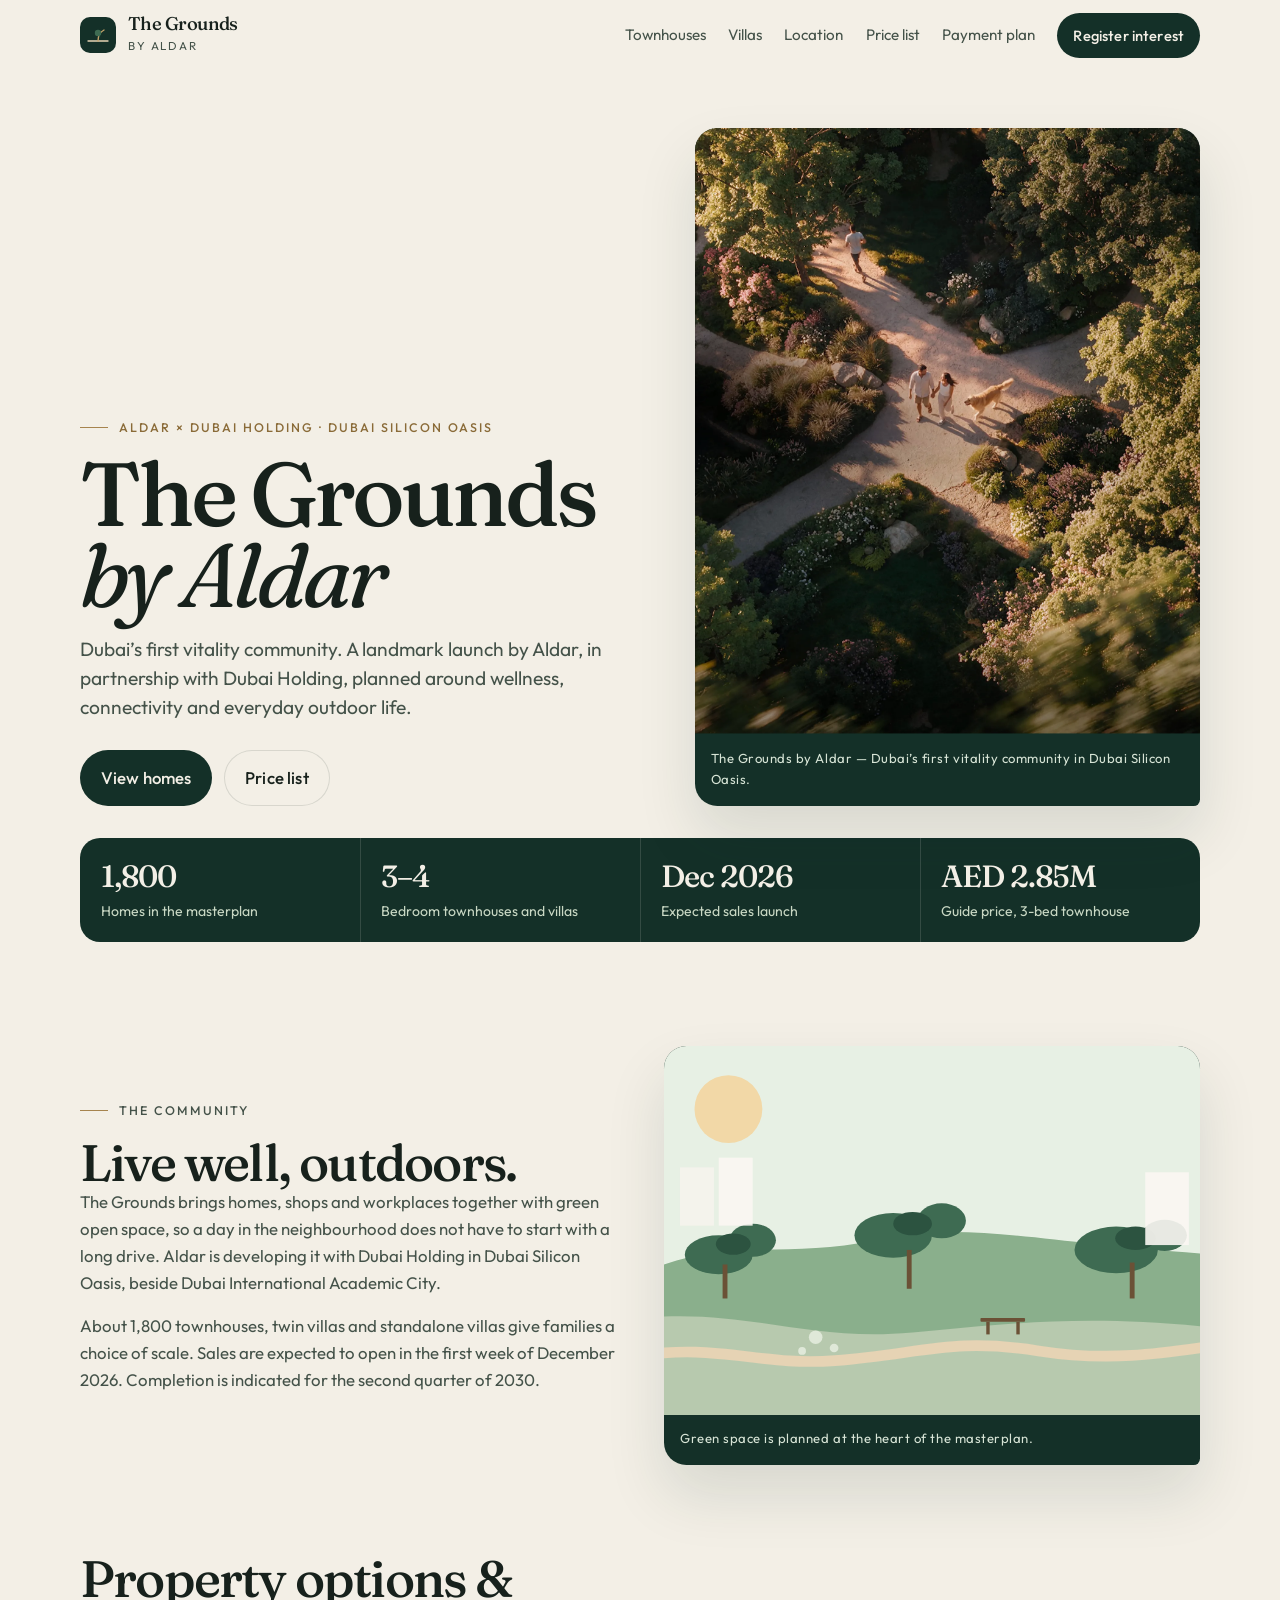
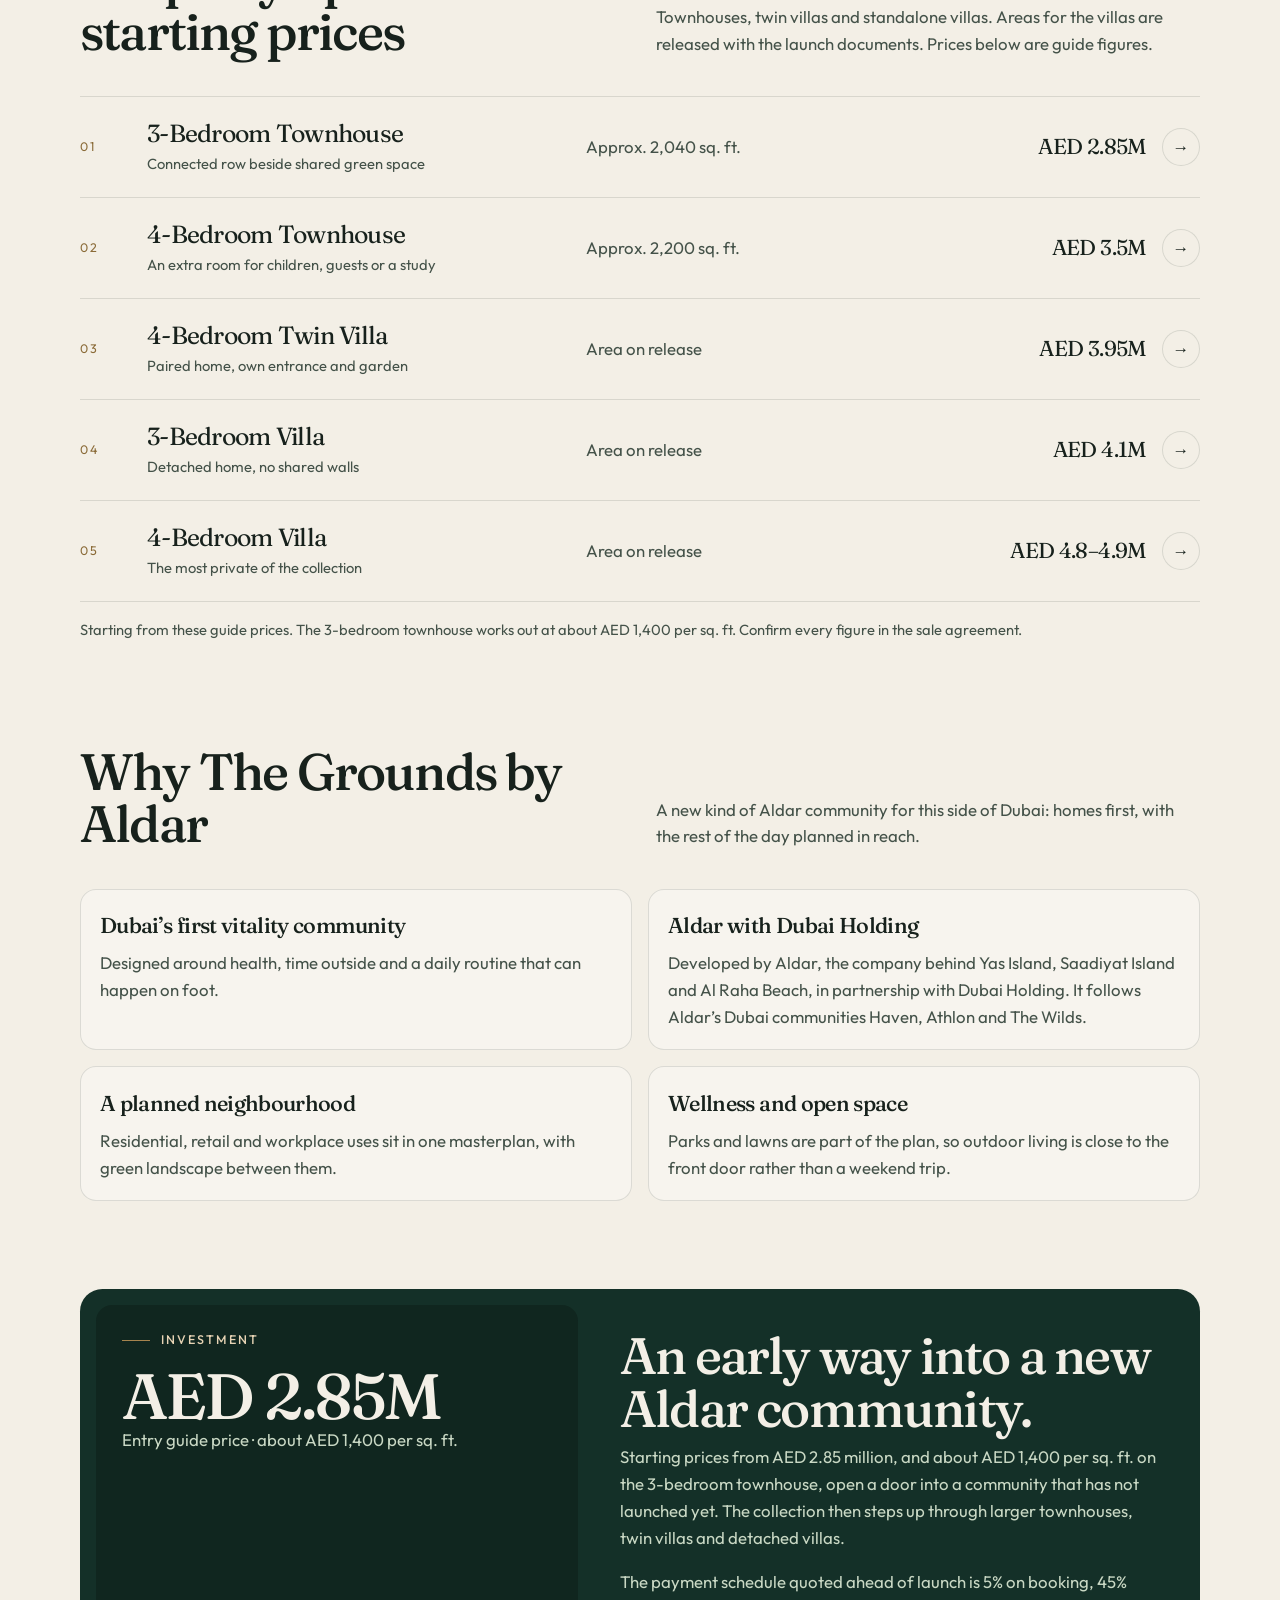
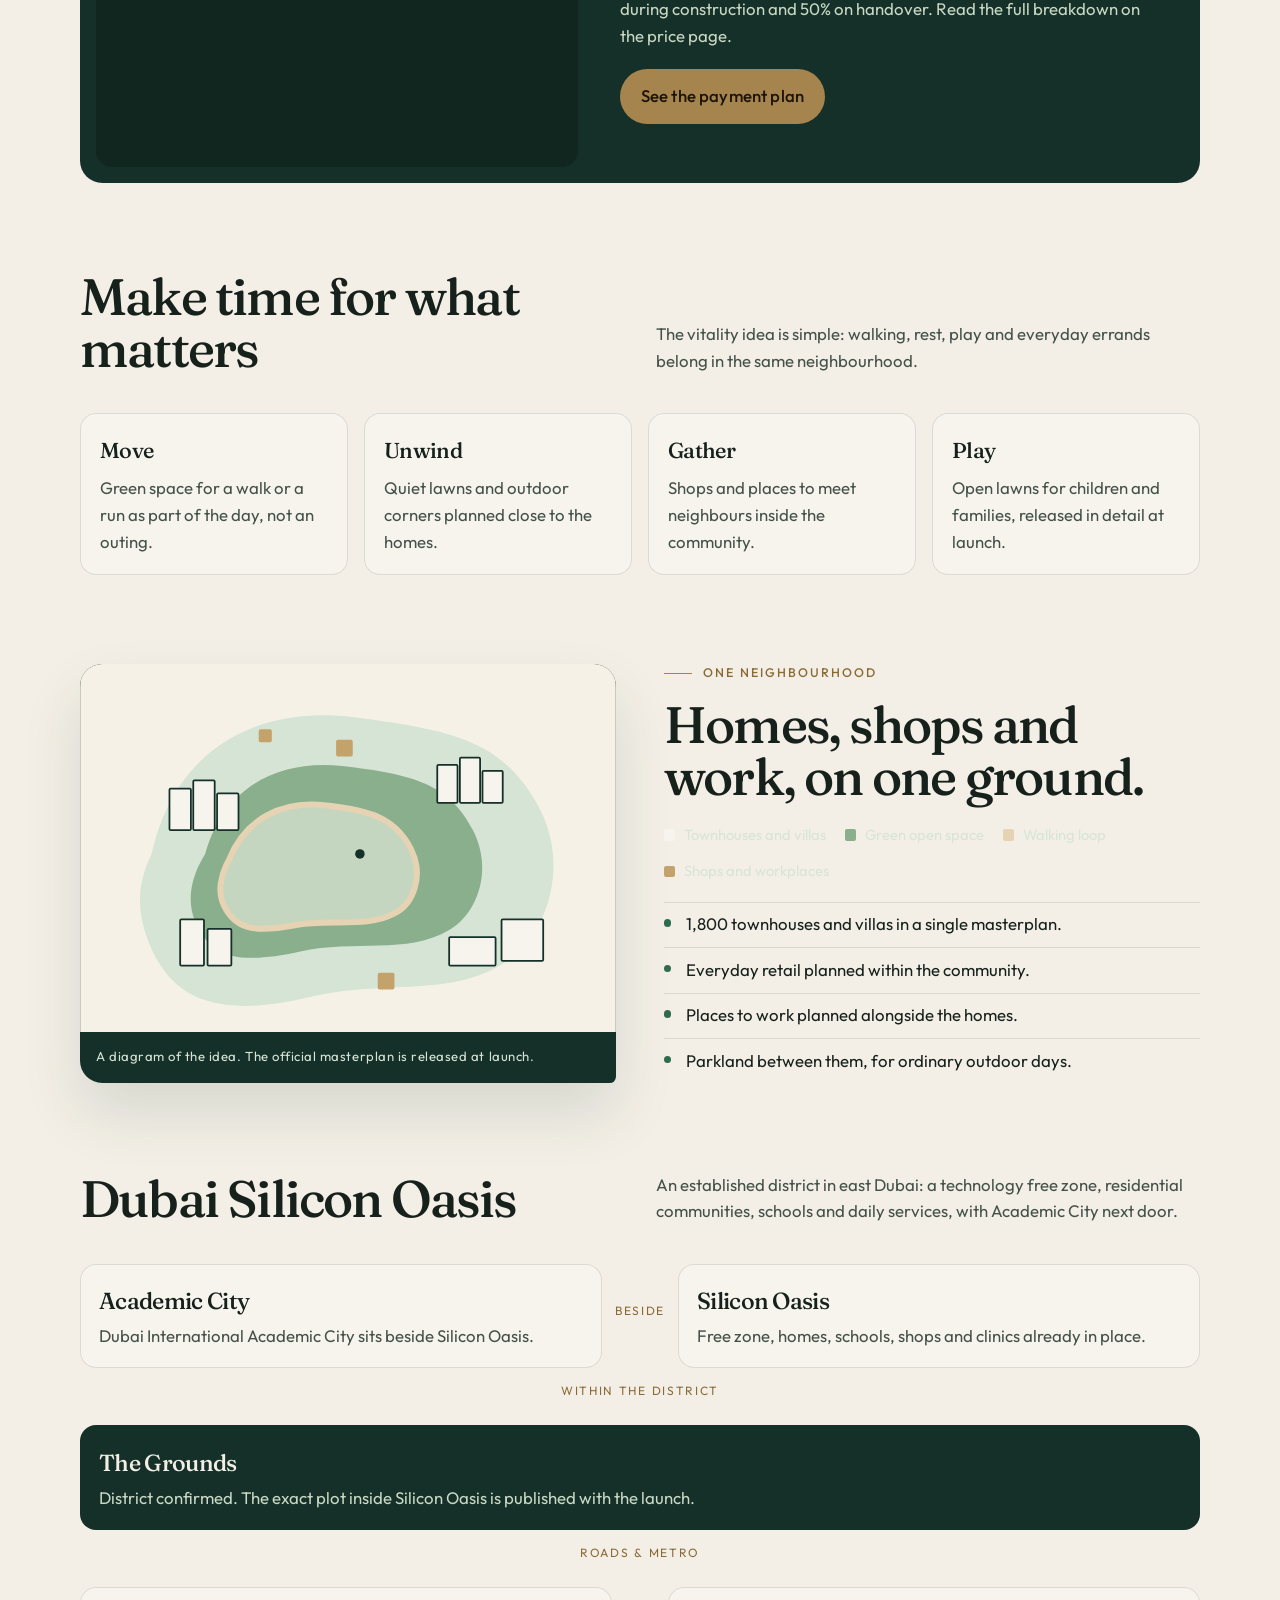
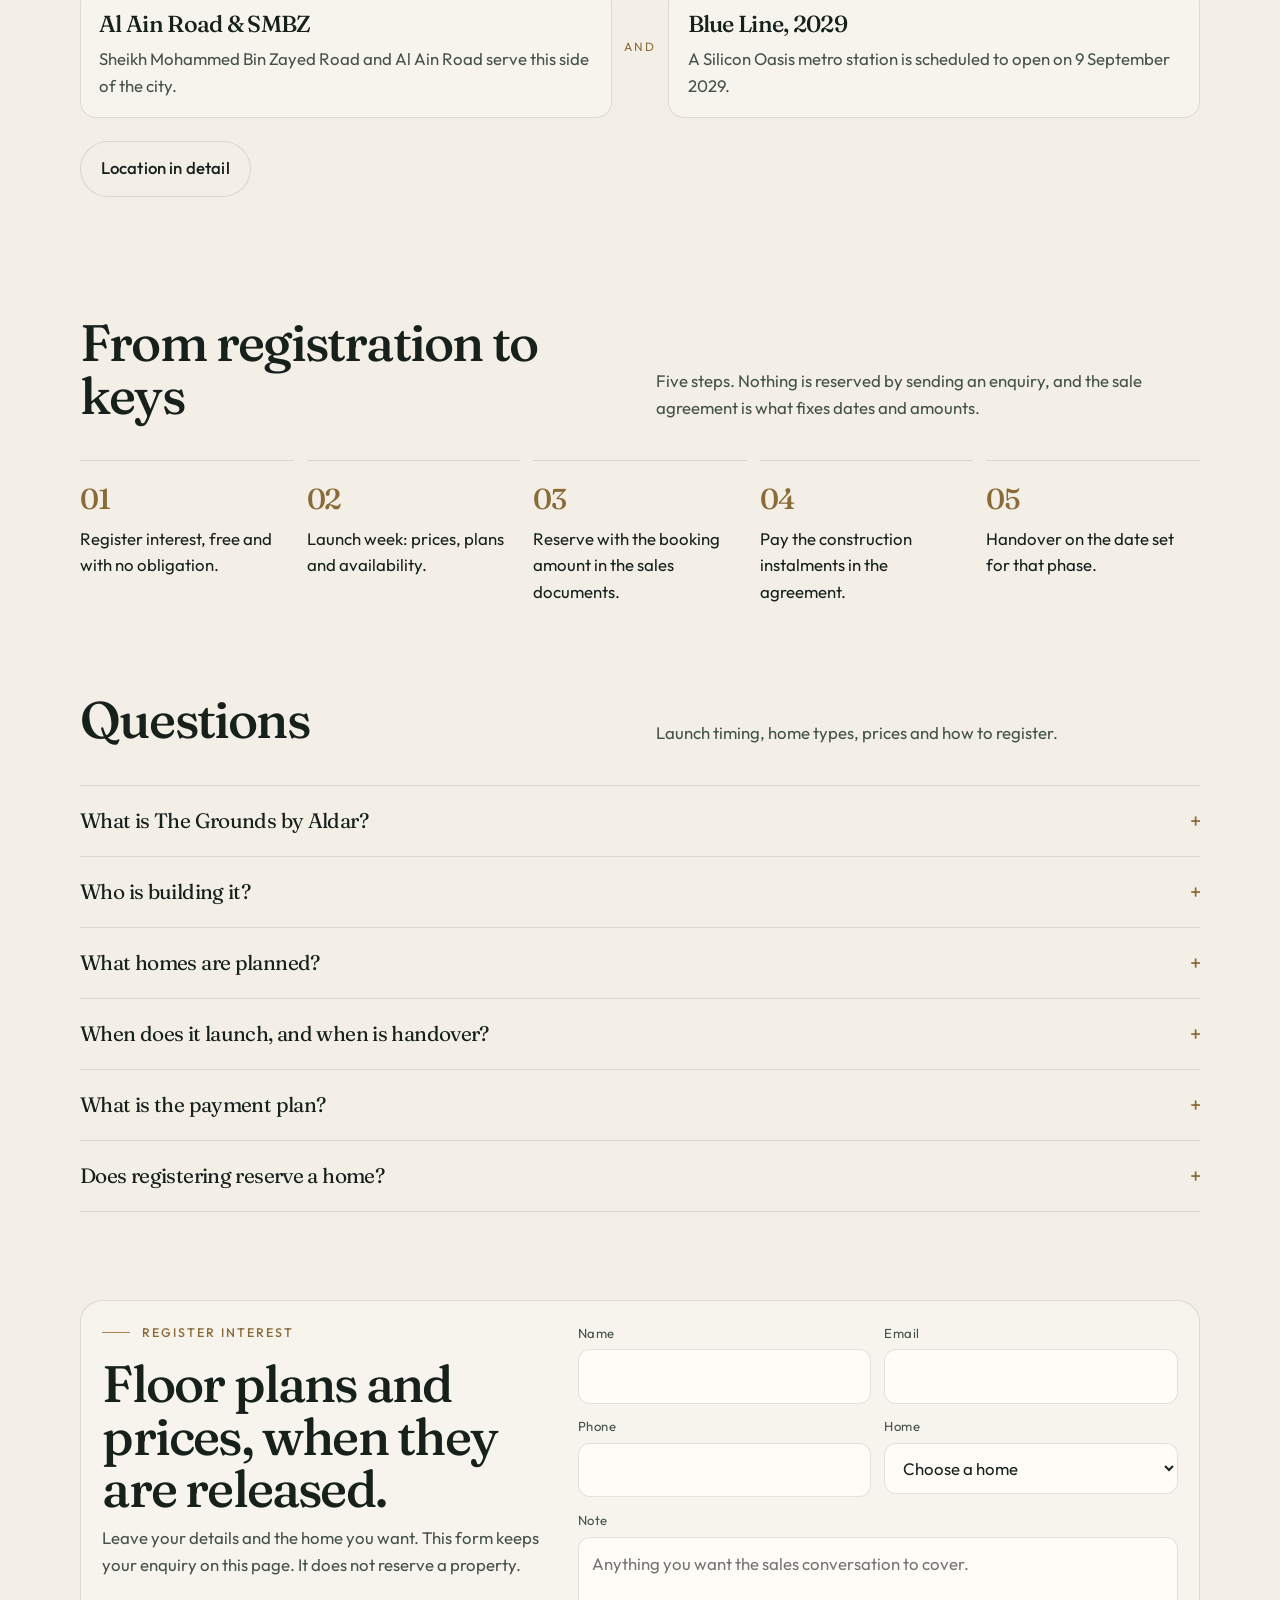
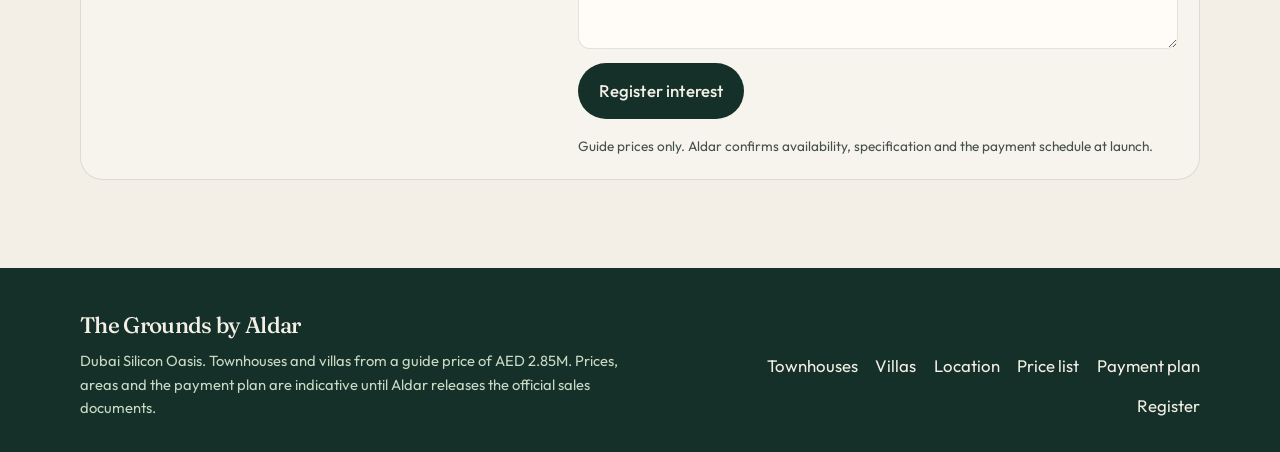
==== commit dc60a8c9: "Add SEO pages, media, IndexNow, and hero video. Brochure, floor plans, price list, and payment plan " ====
--- a/index.html
+++ b/index.html
@@ -2,7 +2,14 @@
 <html lang="en">
 <head>
   <meta charset="utf-8">
+  <script>
+    window.dataLayer = window.dataLayer || [];
+    function gtag(){dataLayer.push(arguments);}
+    gtag('js', new Date());
+  </script>
+  <script async src="https://www.googletagmanager.com/gtm.js?id=GTM-KSW89QM7"></script>
   <meta name="viewport" content="width=device-width, initial-scale=1">
+  <meta name="indexnow" content="95e171fb8d6144fe8e148624938d73c3">
   <title>The Grounds by Aldar | Dubai’s First Vitality Community</title>
   <meta name="description" content="The Grounds by Aldar is Dubai’s first vitality community in Dubai Silicon Oasis. Townhouses and villas from AED 2.85M, developed by Aldar with Dubai Holding.">
   <meta name="theme-color" content="#f3efe6">
@@ -33,7 +40,8 @@
         <a href="townhouses/">Townhouses</a>
         <a href="villas/">Villas</a>
         <a href="location/">Location</a>
-        <a href="price-payment-plan/">Prices</a>
+        <a href="price-list/">Price list</a>
+        <a href="payment-plan/">Payment plan</a>
         <a class="btn" href="#enquire">Register interest</a>
       </nav>
     </div>
@@ -47,12 +55,15 @@
         <p class="lede">Dubai’s first vitality community. A landmark launch by Aldar, in partnership with Dubai Holding, planned around wellness, connectivity and everyday outdoor life.</p>
         <div class="hero-actions">
           <a class="btn" href="#homes">View homes</a>
-          <a class="btn btn-ghost" href="price-payment-plan/">Prices &amp; payment plan</a>
-        </div>
-      </div>
-      <figure class="frame">
-        <img src="assets/hero.svg" width="1000" height="1240" alt="Illustration of low townhouses and a villa set on lawns with palms and a walking path.">
-        <figcaption>Illustration of the community idea, not a photograph of the site.</figcaption>
+          <a class="btn btn-ghost" href="price-list/">Price list</a>
+        </div>
+      </div>
+      <figure class="frame frame--banner">
+        <video class="hero-banner" autoplay muted loop playsinline poster="assets/home_banner.webp" preload="metadata">
+          <source src="assets/hero-banner.mp4" type="video/mp4">
+        </video>
+        <img class="hero-banner-fallback" src="assets/home_banner.webp" width="1000" height="1240" alt="The Grounds by Aldar vitality community homes and landscaped outdoor spaces in Dubai Silicon Oasis.">
+        <figcaption>The Grounds by Aldar — Dubai’s first vitality community in Dubai Silicon Oasis.</figcaption>
       </figure>
     </section>
 
@@ -168,7 +179,7 @@
           <h2>An early way into a new Aldar community.</h2>
           <p>Starting prices from AED 2.85 million, and about AED 1,400 per sq. ft. on the 3-bedroom townhouse, open a door into a community that has not launched yet. The collection then steps up through larger townhouses, twin villas and detached villas.</p>
           <p>The payment schedule quoted ahead of launch is 5% on booking, 45% during construction and 50% on handover. Read the full breakdown on the price page.</p>
-          <p style="margin-top: 1.2rem;"><a class="btn btn-brass" href="price-payment-plan/">See the payment plan</a></p>
+          <p style="margin-top: 1.2rem;"><a class="btn btn-brass" href="payment-plan/">See the payment plan</a></p>
         </div>
       </div>
     </section>
@@ -378,7 +389,8 @@
         <a href="townhouses/">Townhouses</a>
         <a href="villas/">Villas</a>
         <a href="location/">Location</a>
-        <a href="price-payment-plan/">Prices</a>
+        <a href="price-list/">Price list</a>
+        <a href="payment-plan/">Payment plan</a>
         <a href="#enquire">Register</a>
       </nav>
     </div>
--- a/css/styles.css
+++ b/css/styles.css
@@ -311,11 +311,30 @@
   overflow: hidden;
   box-shadow: 0 30px 60px rgba(20, 48, 40, 0.12);
 }
-.frame img {
+.frame img,
+.frame video {
   width: 100%;
   height: 100%;
   object-fit: cover;
   aspect-ratio: 5 / 6;
+  display: block;
+}
+.frame--banner .hero-banner {
+  display: none;
+}
+.frame--banner .hero-banner-fallback {
+  display: block;
+}
+.frame--banner.has-banner-video .hero-banner {
+  display: block;
+}
+.frame--banner.has-banner-video .hero-banner-fallback {
+  display: none;
+}
+.frame figcaption code {
+  font-family: var(--sans);
+  font-size: 0.78em;
+  color: #e6d3b4;
 }
 .frame figcaption {
   padding: 0.85rem 1rem 1rem;
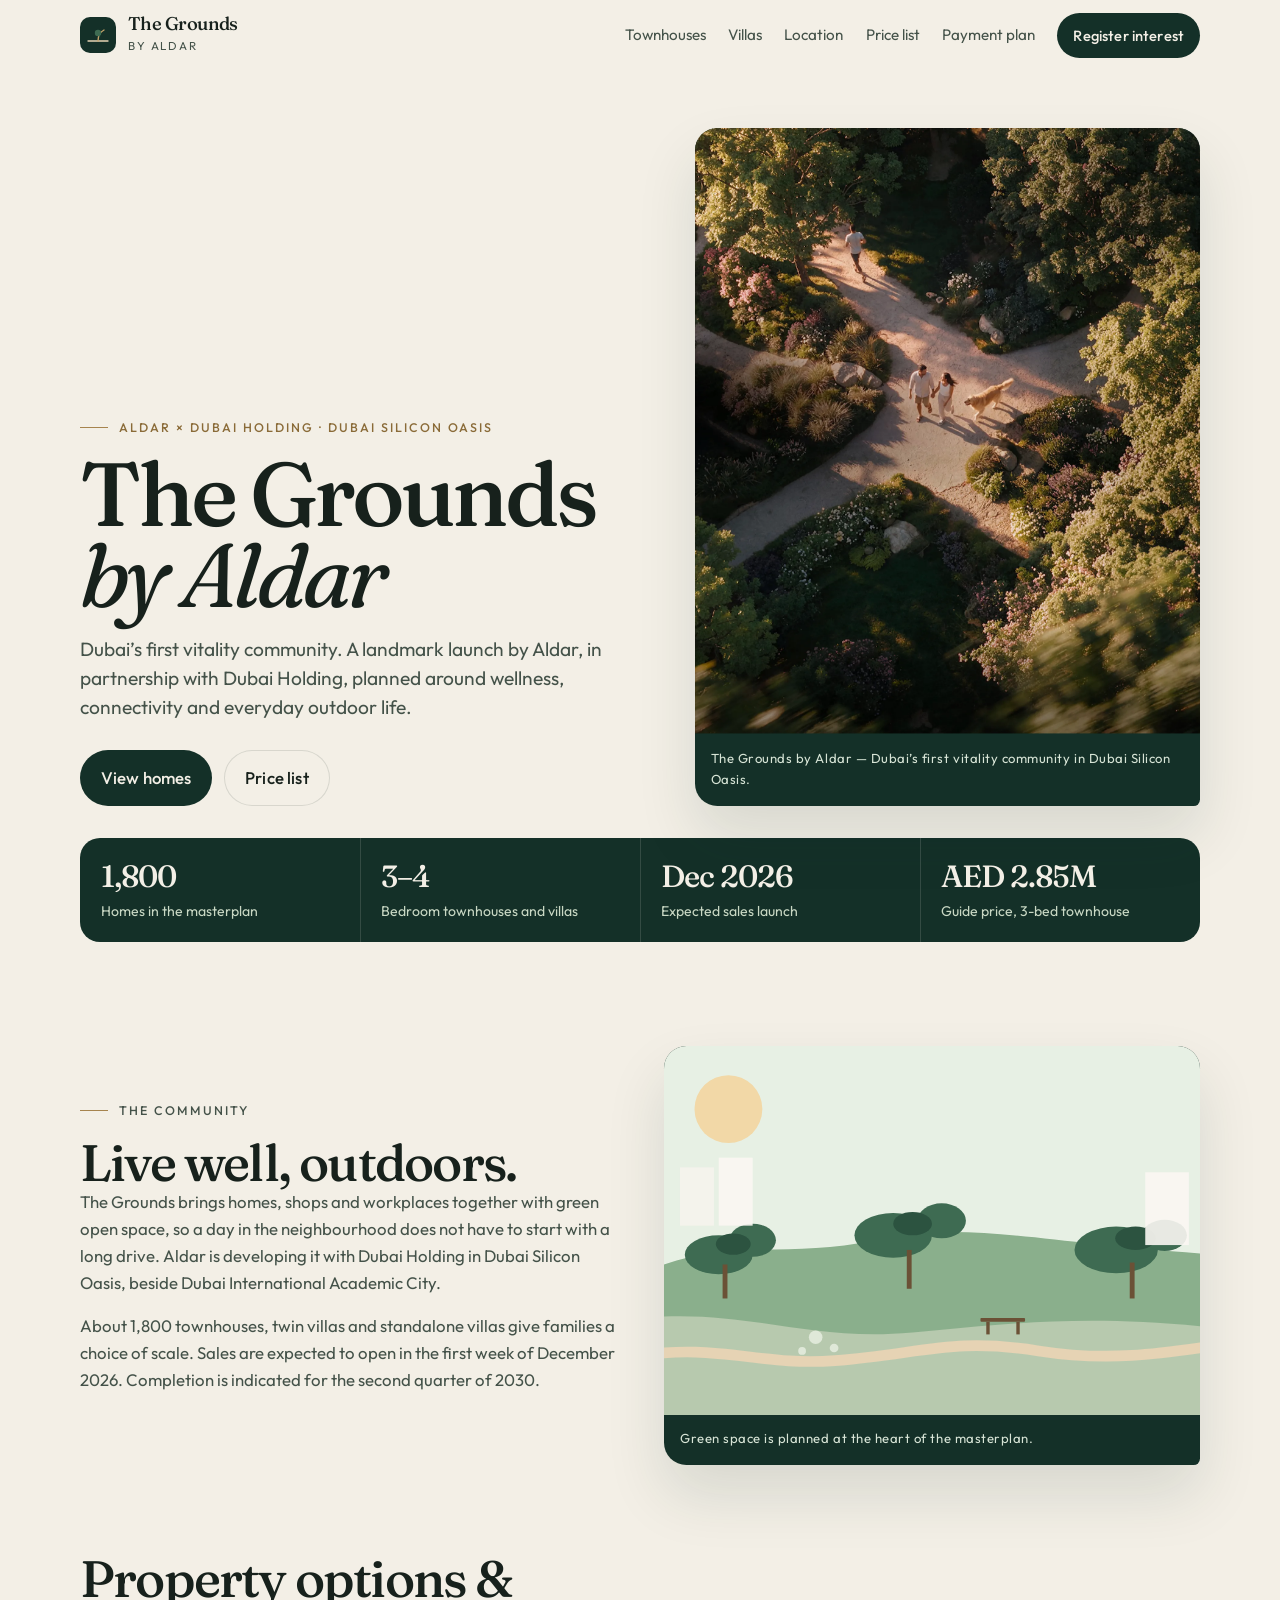
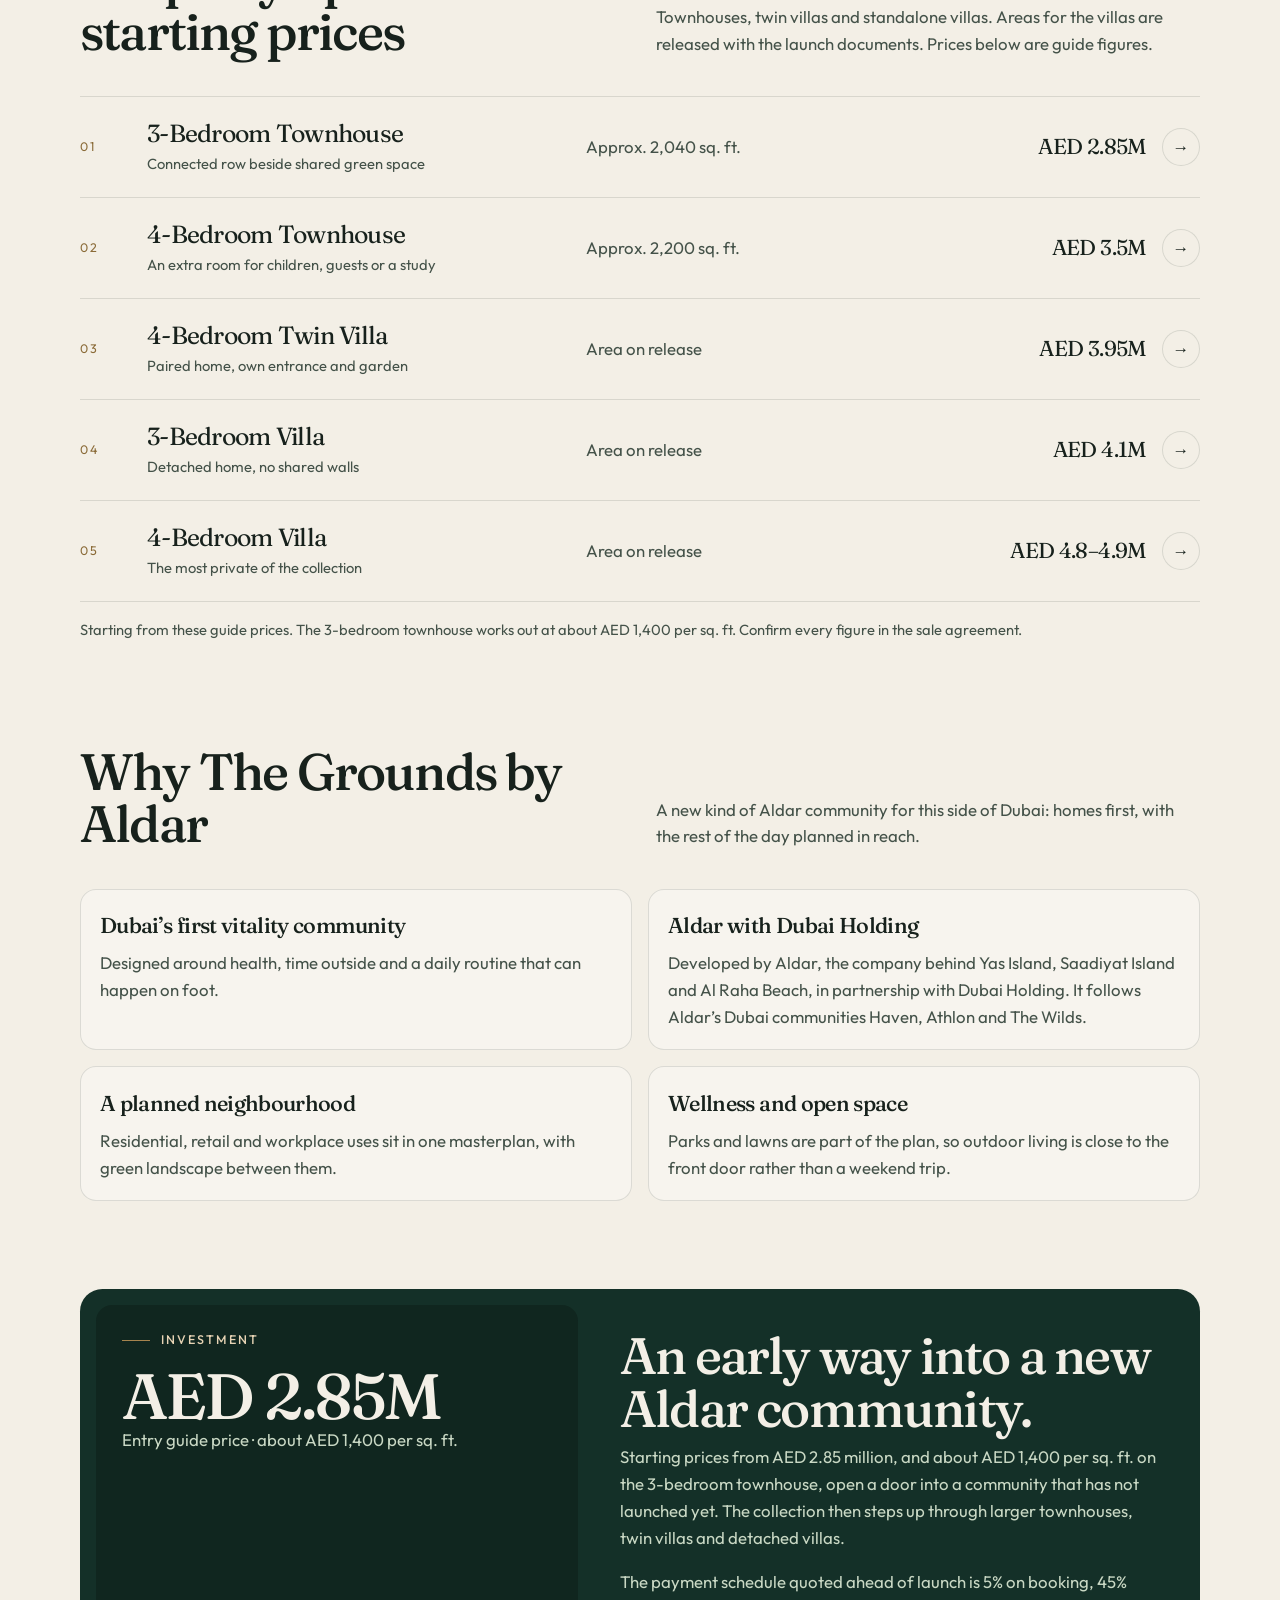
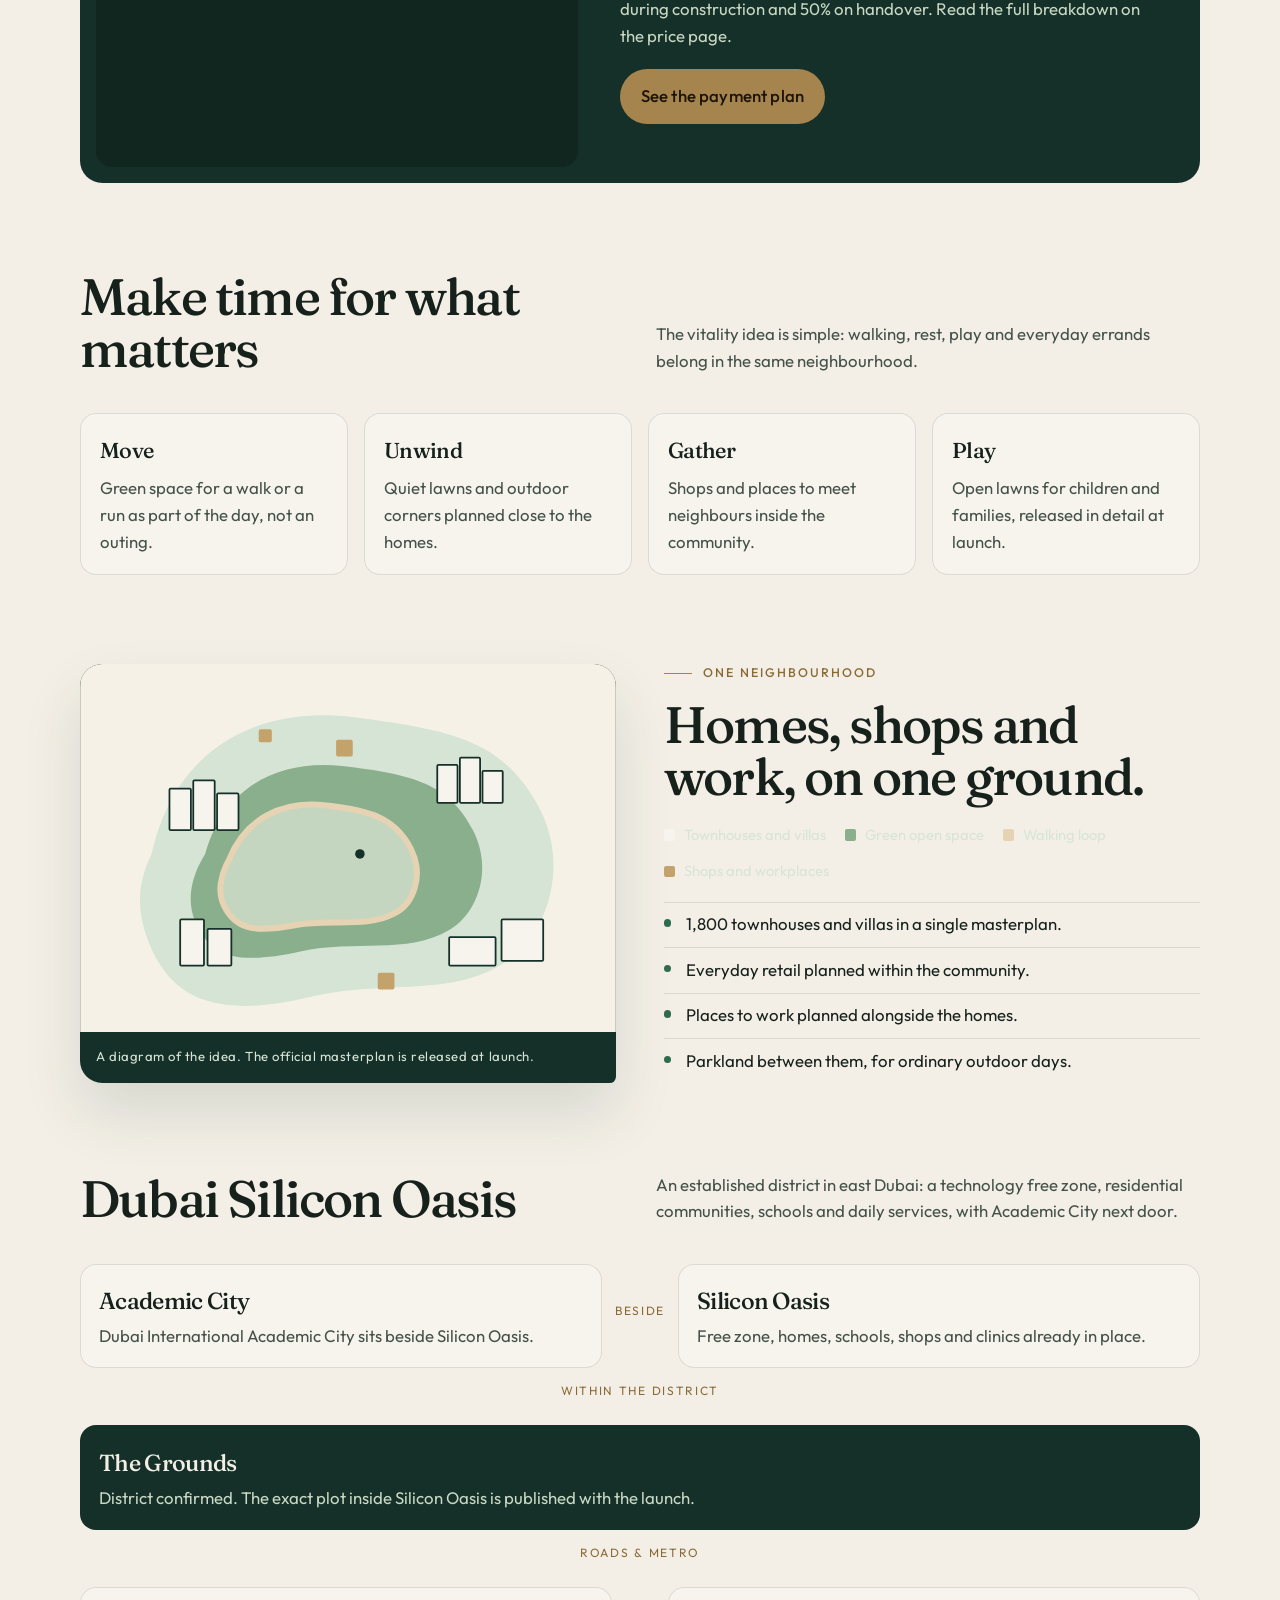
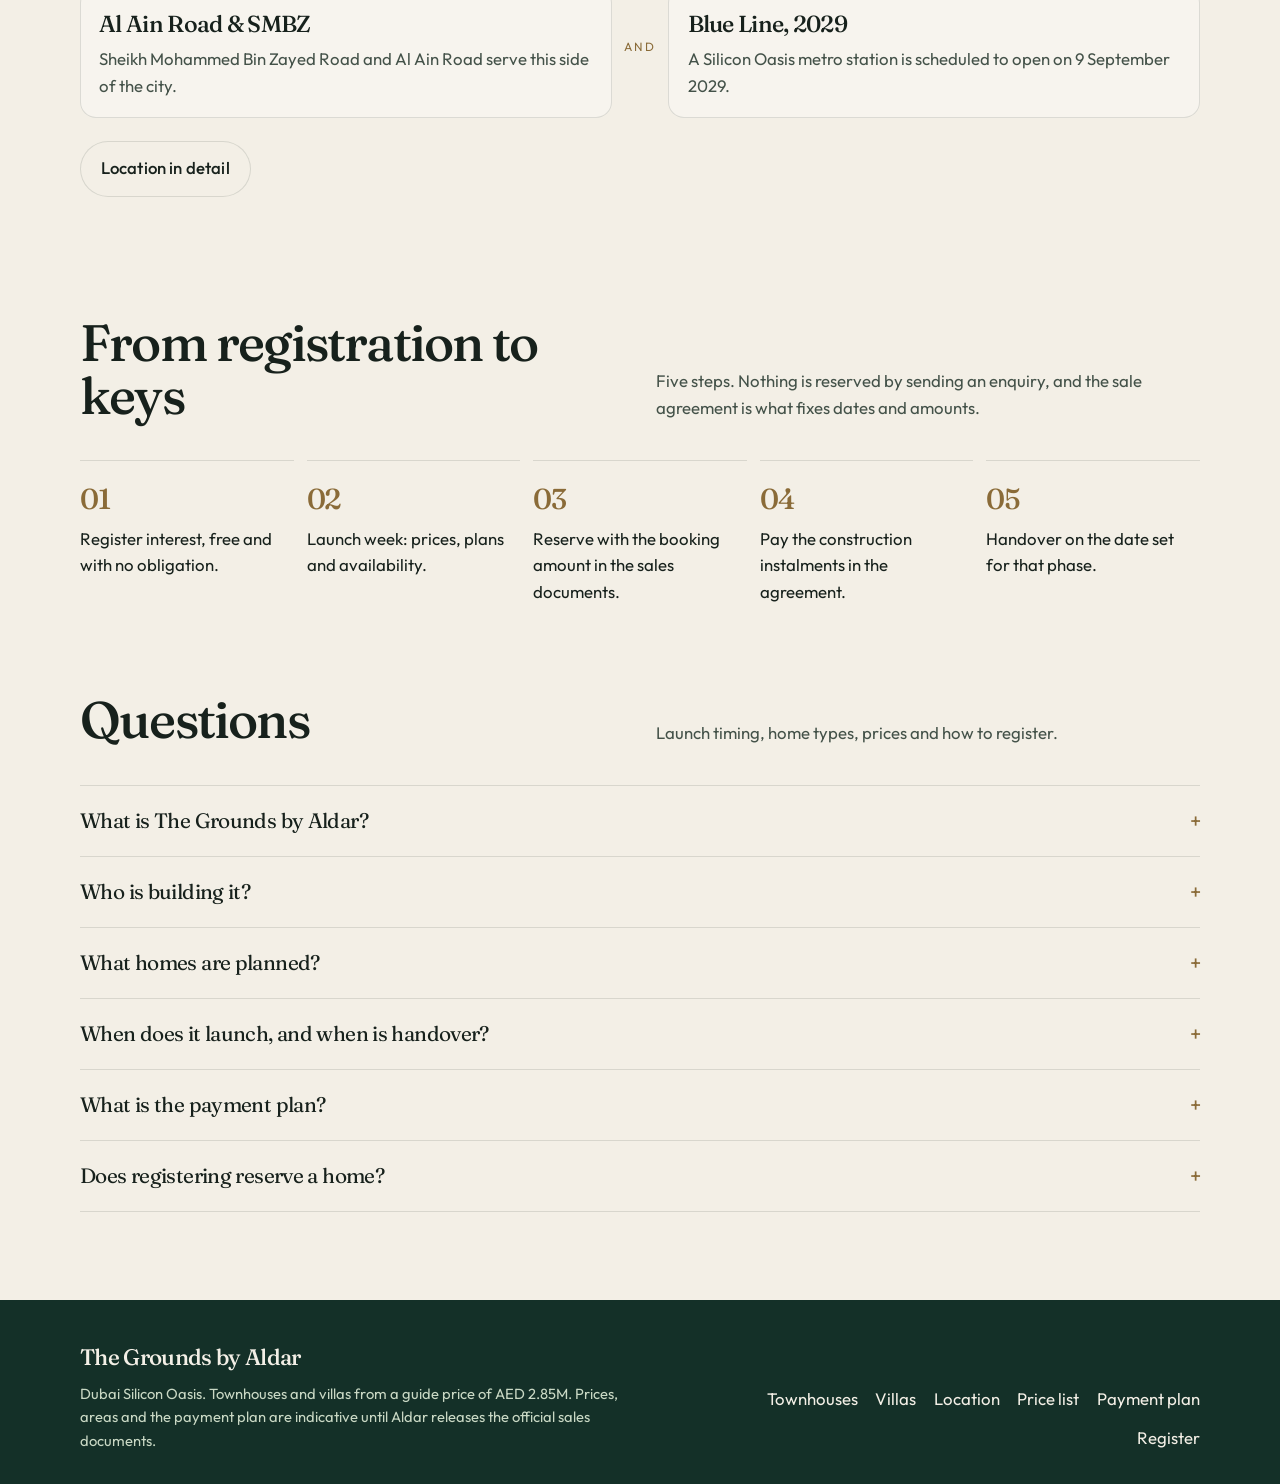
==== commit 91375ad5: "Add image sitemap, llms files, and modal registration. Sitemap index with image map JSON; llms.txt g" ====
--- a/index.html
+++ b/index.html
@@ -13,6 +13,7 @@
   <title>The Grounds by Aldar | Dubai’s First Vitality Community</title>
   <meta name="description" content="The Grounds by Aldar is Dubai’s first vitality community in Dubai Silicon Oasis. Townhouses and villas from AED 2.85M, developed by Aldar with Dubai Holding.">
   <meta name="theme-color" content="#f3efe6">
+  <link rel="describedby" href="https://thegrounds.ae/llms.txt">
   <link rel="icon" href="assets/favicon.svg" type="image/svg+xml">
   <link rel="stylesheet" href="css/styles.css">
 </head>
@@ -42,7 +43,7 @@
         <a href="location/">Location</a>
         <a href="price-list/">Price list</a>
         <a href="payment-plan/">Payment plan</a>
-        <a class="btn" href="#enquire">Register interest</a>
+        <a class="btn" href="#" data-open-enquire>Register interest</a>
       </nav>
     </div>
   </header>
@@ -327,56 +328,6 @@
       </div>
     </section>
 
-    <section class="section" id="enquire" style="padding-top: 0;">
-      <div class="wrap enquire">
-        <div>
-          <p class="eyebrow"><span></span> Register interest</p>
-          <h2>Floor plans and prices, when they are released.</h2>
-          <p class="intro">Leave your details and the home you want. This form keeps your enquiry on this page. It does not reserve a property.</p>
-        </div>
-        <form data-enquire action="#enquire" method="post">
-          <div data-form-fields>
-            <div class="form-grid">
-              <label class="field">
-                <span>Name</span>
-                <input name="name" type="text" autocomplete="name" required>
-              </label>
-              <label class="field">
-                <span>Email</span>
-                <input name="email" type="email" autocomplete="email" required>
-              </label>
-              <label class="field">
-                <span>Phone</span>
-                <input name="phone" type="tel" autocomplete="tel" required>
-              </label>
-              <label class="field">
-                <span>Home</span>
-                <select name="home" required>
-                  <option value="">Choose a home</option>
-                  <option>3-bedroom townhouse</option>
-                  <option>4-bedroom townhouse</option>
-                  <option>4-bedroom twin villa</option>
-                  <option>3-bedroom villa</option>
-                  <option>4-bedroom villa</option>
-                  <option>Not sure yet</option>
-                </select>
-              </label>
-              <label class="field wide">
-                <span>Note</span>
-                <textarea name="note" placeholder="Anything you want the sales conversation to cover."></textarea>
-              </label>
-            </div>
-            <p class="form-error" data-form-error hidden></p>
-            <p style="margin-top: 0.9rem;"><button class="btn" type="submit">Register interest</button></p>
-            <p class="fine">Guide prices only. Aldar confirms availability, specification and the payment schedule at launch.</p>
-          </div>
-          <div class="form-success" data-form-success tabindex="-1" hidden>
-            <h3>You’re on the list.</h3>
-            <p>Thanks. Your interest is noted in this browser. A reservation only happens later, against the developer’s sales documents.</p>
-          </div>
-        </form>
-      </div>
-    </section>
   </main>
 
   <footer class="site-footer">
@@ -391,7 +342,7 @@
         <a href="location/">Location</a>
         <a href="price-list/">Price list</a>
         <a href="payment-plan/">Payment plan</a>
-        <a href="#enquire">Register</a>
+        <a href="#" data-open-enquire>Register</a>
       </nav>
     </div>
   </footer>
--- a/css/styles.css
+++ b/css/styles.css
@@ -728,6 +728,155 @@
   padding: 1.4rem;
   box-shadow: inset 0 0 0 1px var(--line);
 }
+
+body.enquire-open { overflow: hidden; }
+
+.enquire-modal {
+  position: fixed;
+  inset: 0;
+  z-index: 200;
+  display: flex;
+  align-items: center;
+  justify-content: center;
+  padding: 1.25rem;
+}
+.enquire-modal[hidden] { display: none !important; }
+
+.enquire-modal__backdrop {
+  position: absolute;
+  inset: 0;
+  border: 0;
+  padding: 0;
+  background: rgba(20, 48, 40, 0.52);
+  cursor: pointer;
+}
+
+.enquire-modal__panel {
+  position: relative;
+  width: min(100%, 28rem);
+  max-height: min(92vh, 52rem);
+  overflow: auto;
+  padding: 1.65rem 1.75rem 1.5rem;
+  background: var(--cream);
+  border-radius: 1rem;
+  box-shadow: 0 24px 60px rgba(23, 33, 28, 0.22);
+}
+
+.enquire-modal__close {
+  position: absolute;
+  top: 1rem;
+  right: 1rem;
+  width: 2.25rem;
+  height: 2.25rem;
+  border: 1px solid var(--line);
+  border-radius: 0.5rem;
+  background: var(--white);
+  color: var(--ink);
+  font-size: 1.35rem;
+  line-height: 1;
+  cursor: pointer;
+}
+
+.enquire-modal__eyebrow {
+  margin: 0 0 0.65rem;
+  font-size: 0.72rem;
+  font-weight: 500;
+  letter-spacing: 0.16em;
+  text-transform: uppercase;
+  color: var(--brass-deep);
+}
+
+.enquire-modal__title {
+  margin: 0 0 0.5rem;
+  padding-right: 2.5rem;
+  font-family: var(--serif);
+  font-weight: 500;
+  font-size: clamp(2rem, 5vw, 2.55rem);
+  line-height: 1.05;
+  letter-spacing: -0.03em;
+}
+
+.enquire-modal__lede {
+  margin: 0 0 1.35rem;
+  color: var(--ink-soft);
+  font-size: 0.95rem;
+  line-height: 1.5;
+}
+
+.enquire-modal__fields {
+  display: flex;
+  flex-direction: column;
+  gap: 0.85rem;
+}
+
+.enquire-modal__fields .field span {
+  font-size: 0.84rem;
+  color: var(--ink-soft);
+}
+
+.phone-field {
+  display: grid;
+  grid-template-columns: 5.75rem minmax(0, 1fr);
+  gap: 0.5rem;
+}
+
+.phone-dial {
+  padding-left: 0.55rem;
+  padding-right: 0.35rem;
+  font-size: 0.82rem;
+}
+
+.role-field {
+  margin: 0;
+  padding: 0;
+  border: 0;
+}
+
+.role-field legend {
+  margin: 0 0 0.4rem;
+  padding: 0;
+  font-size: 0.84rem;
+  color: var(--ink-soft);
+}
+
+.role-toggle {
+  display: grid;
+  grid-template-columns: 1fr 1fr;
+  gap: 0.55rem;
+}
+
+.role-toggle__btn {
+  padding: 0.85rem 0.75rem;
+  border: 1px solid var(--line);
+  border-radius: 0.75rem;
+  background: var(--white);
+  color: var(--ink);
+  font-family: var(--sans);
+  font-size: 0.95rem;
+  cursor: pointer;
+  transition: border-color 0.15s ease, background 0.15s ease;
+}
+
+.role-toggle__btn.is-active {
+  border-color: rgba(20, 48, 40, 0.35);
+  background: var(--paper);
+  font-weight: 500;
+}
+
+.enquire-modal textarea {
+  min-height: 5.5rem;
+}
+
+.btn-block {
+  width: 100%;
+  justify-content: center;
+  margin-top: 0.25rem;
+}
+
+.enquire-modal__success {
+  margin-top: 0.5rem;
+}
+
 .form-grid {
   display: grid;
   grid-template-columns: 1fr 1fr;
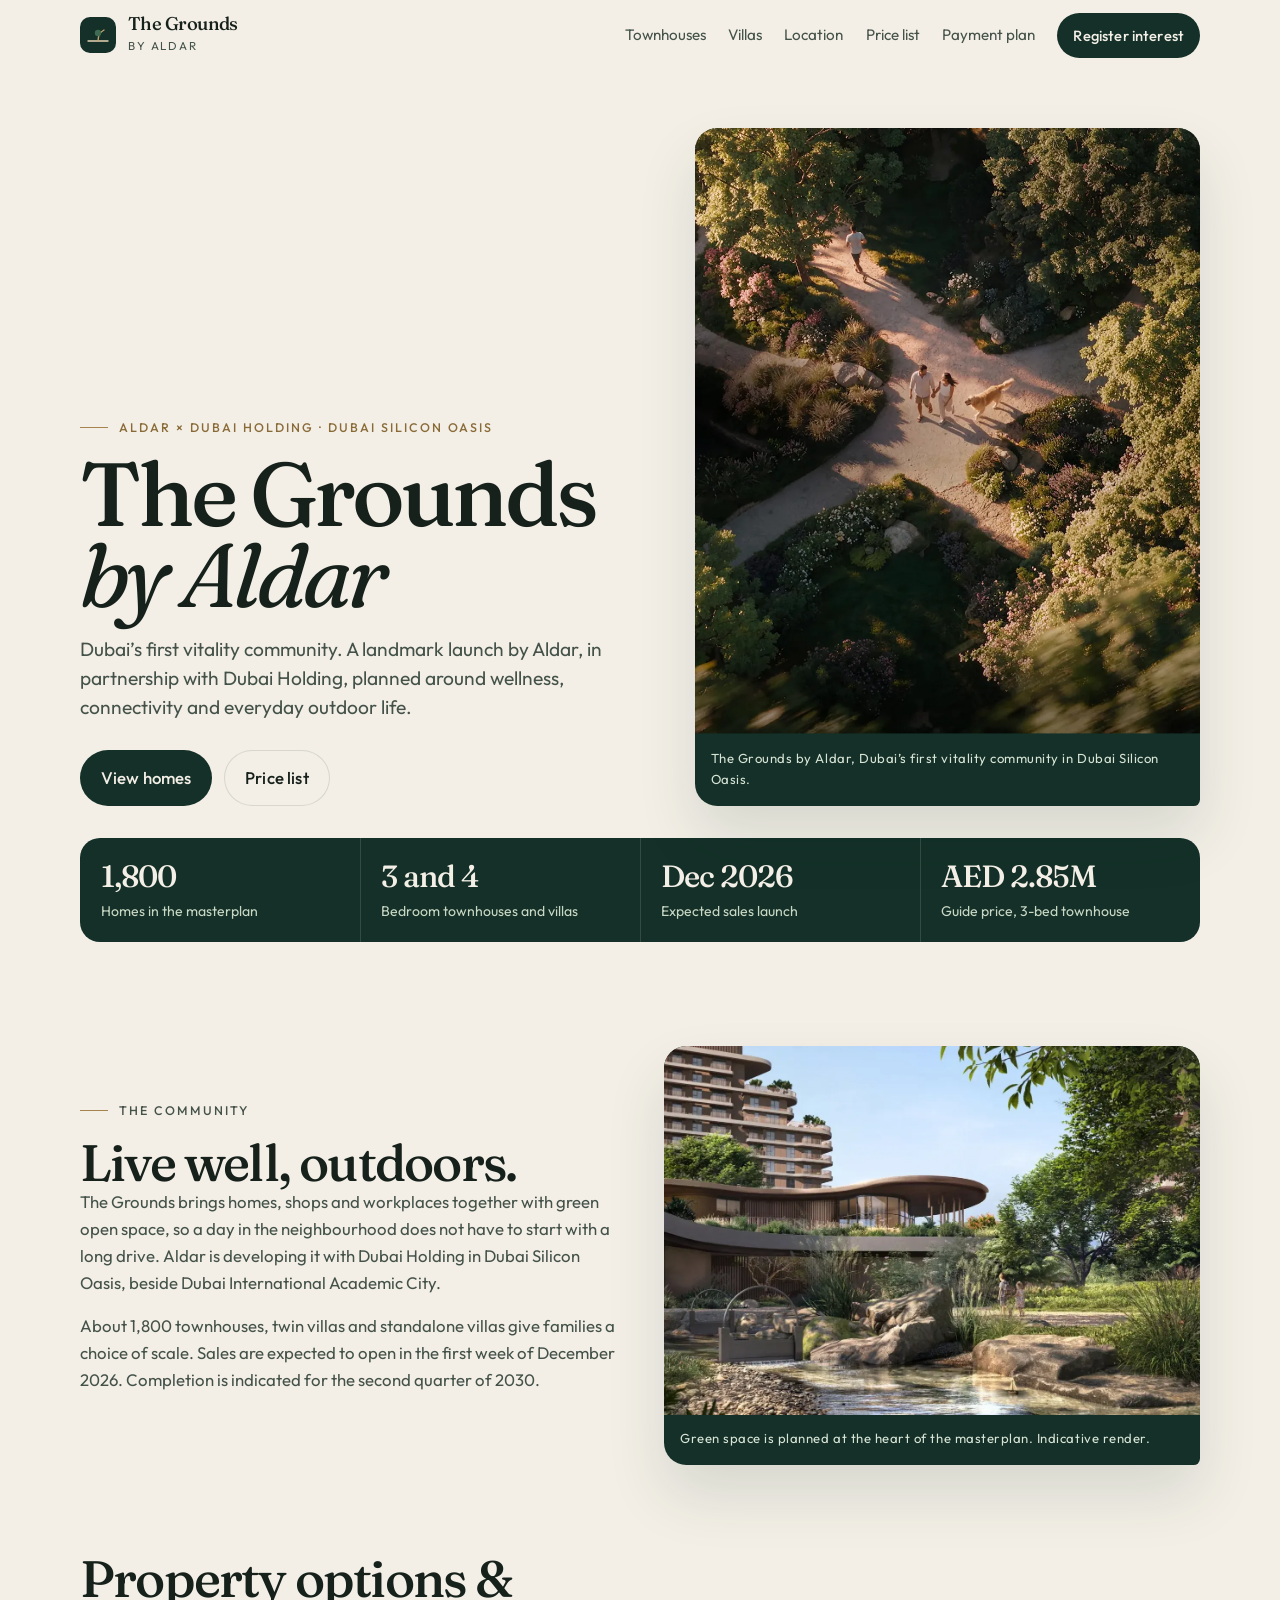
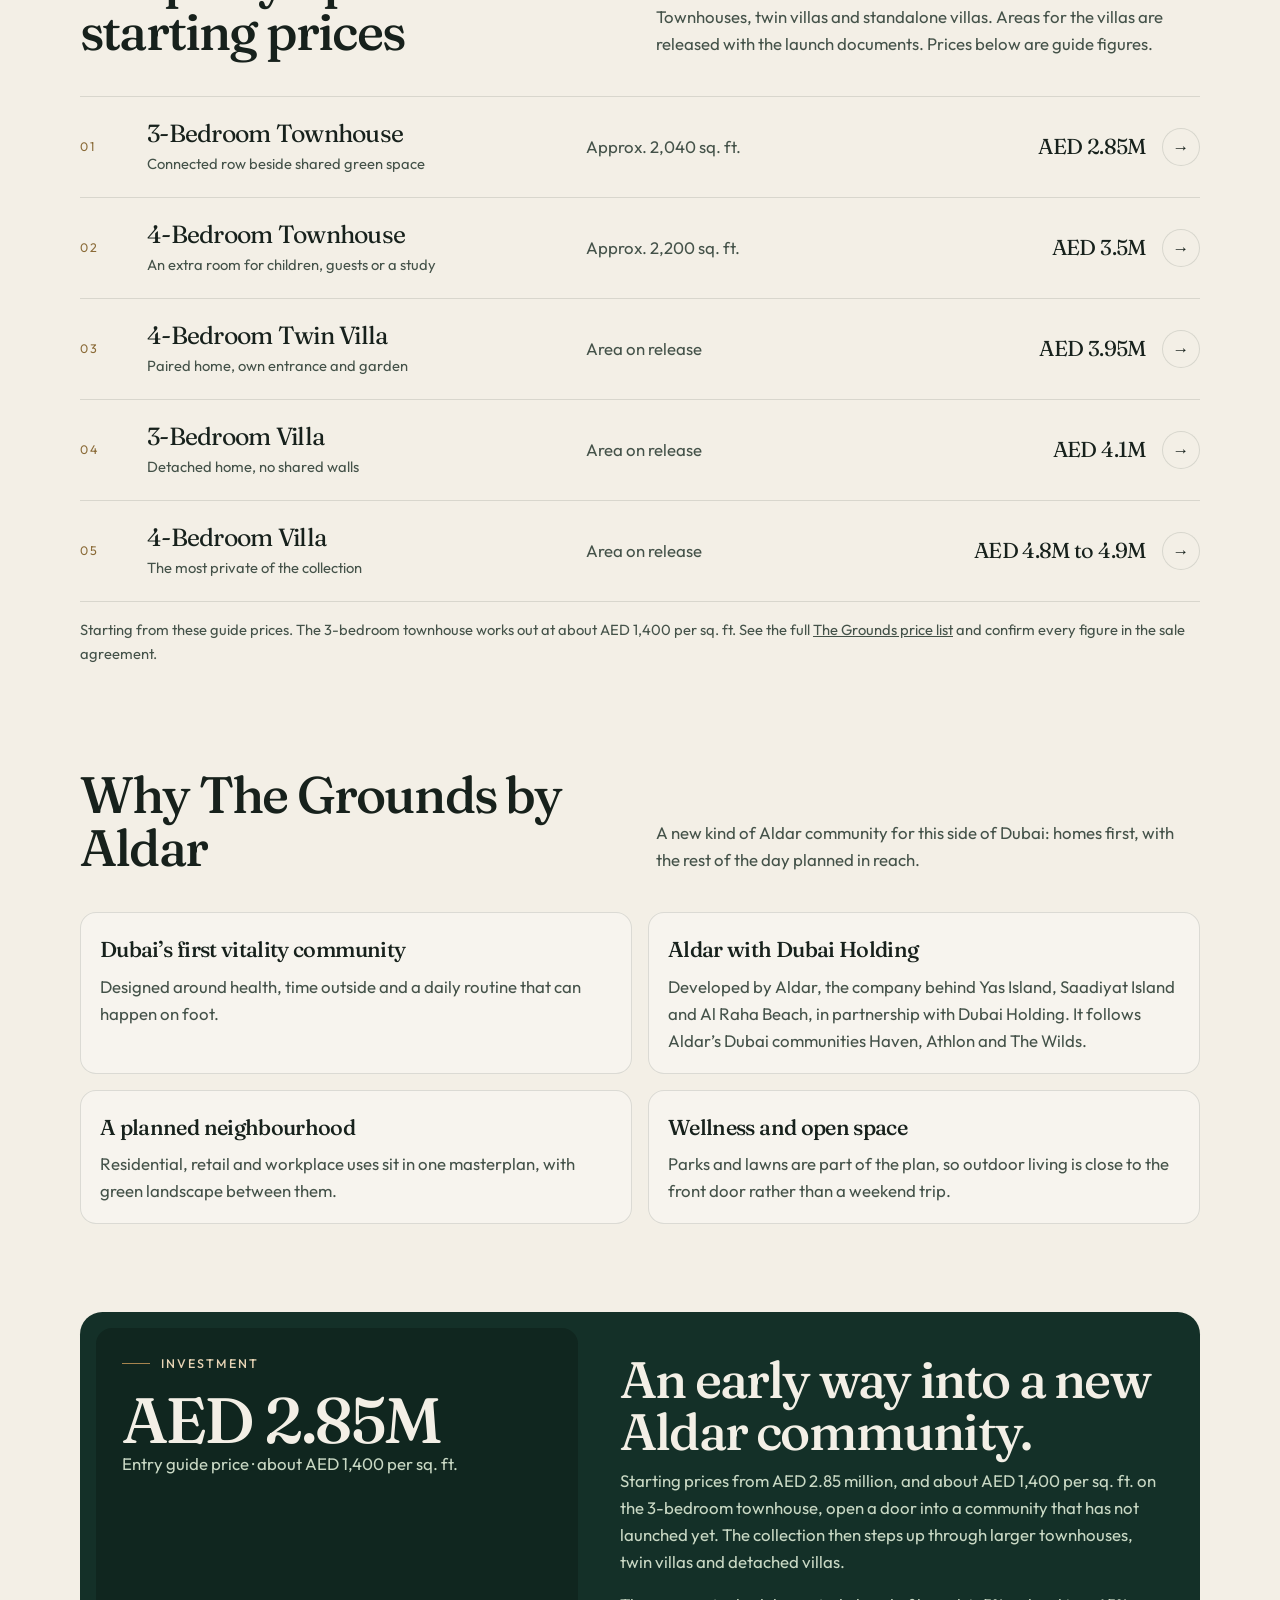
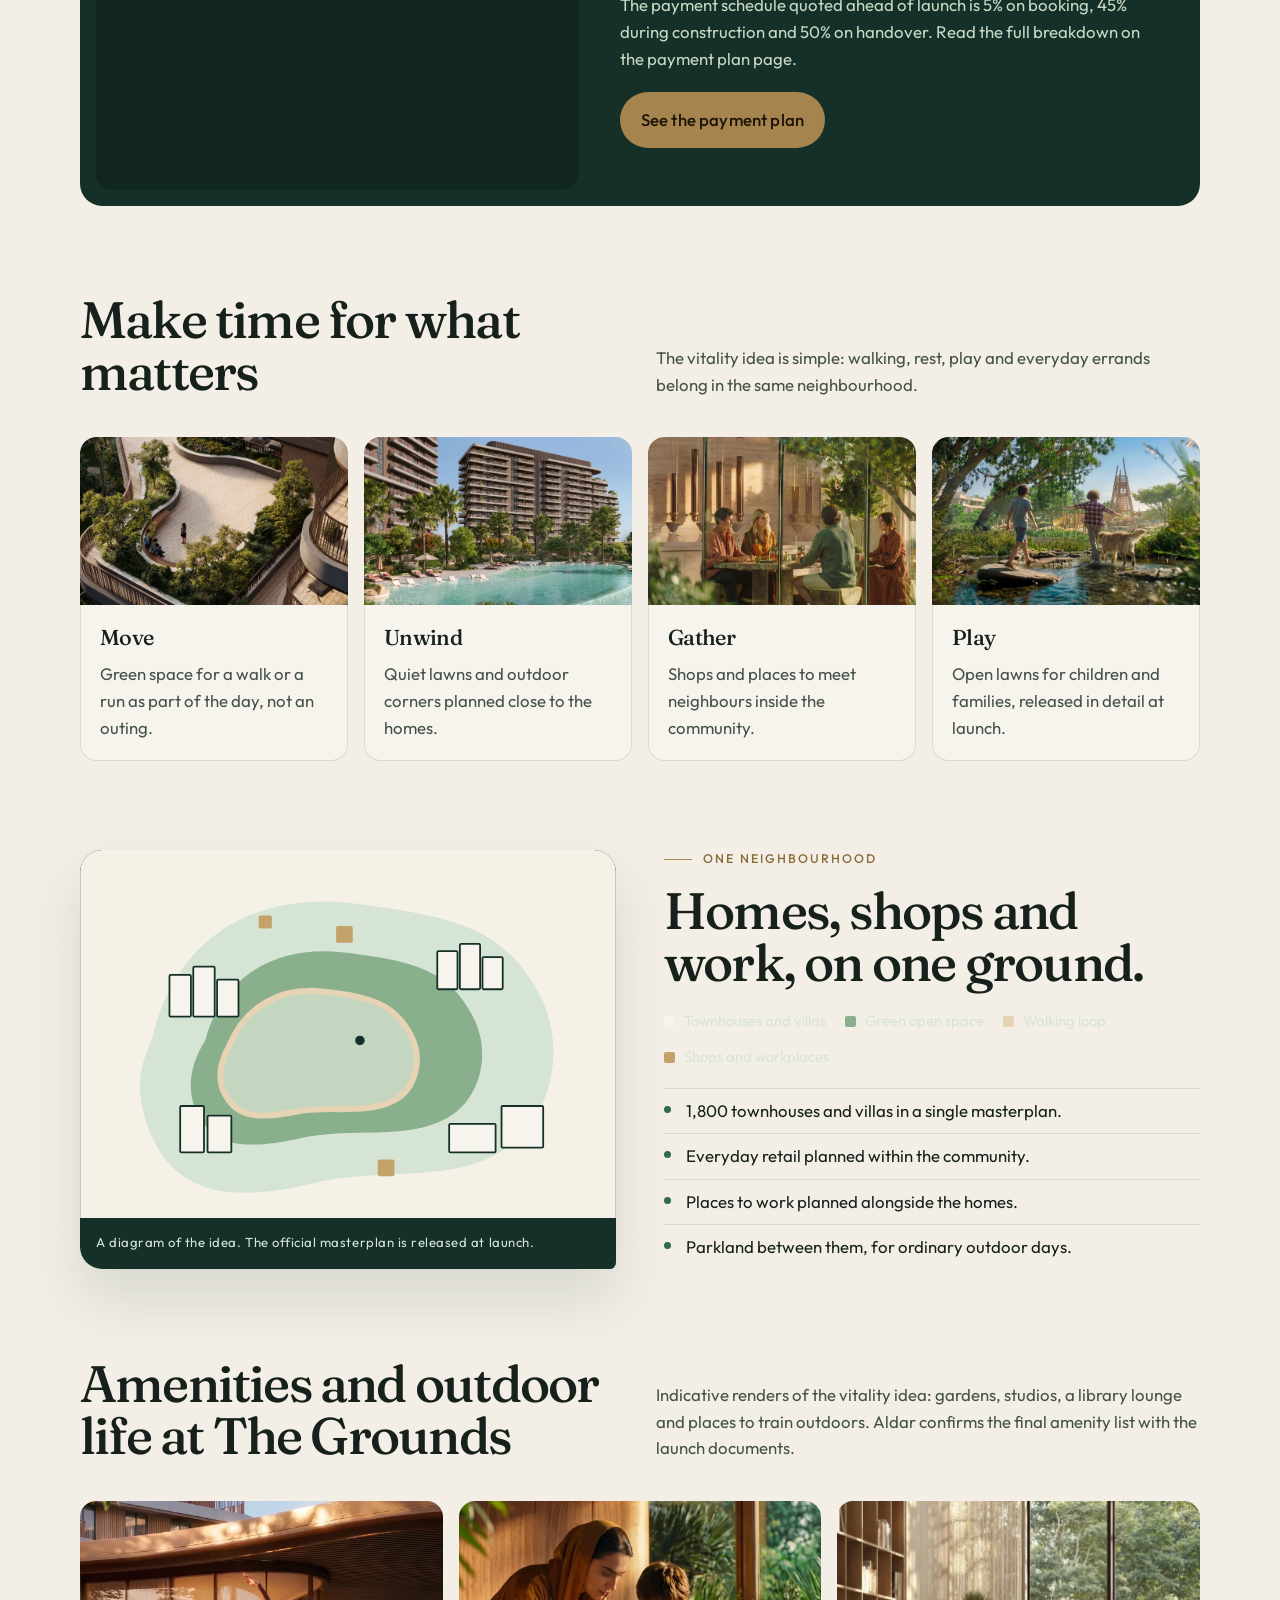
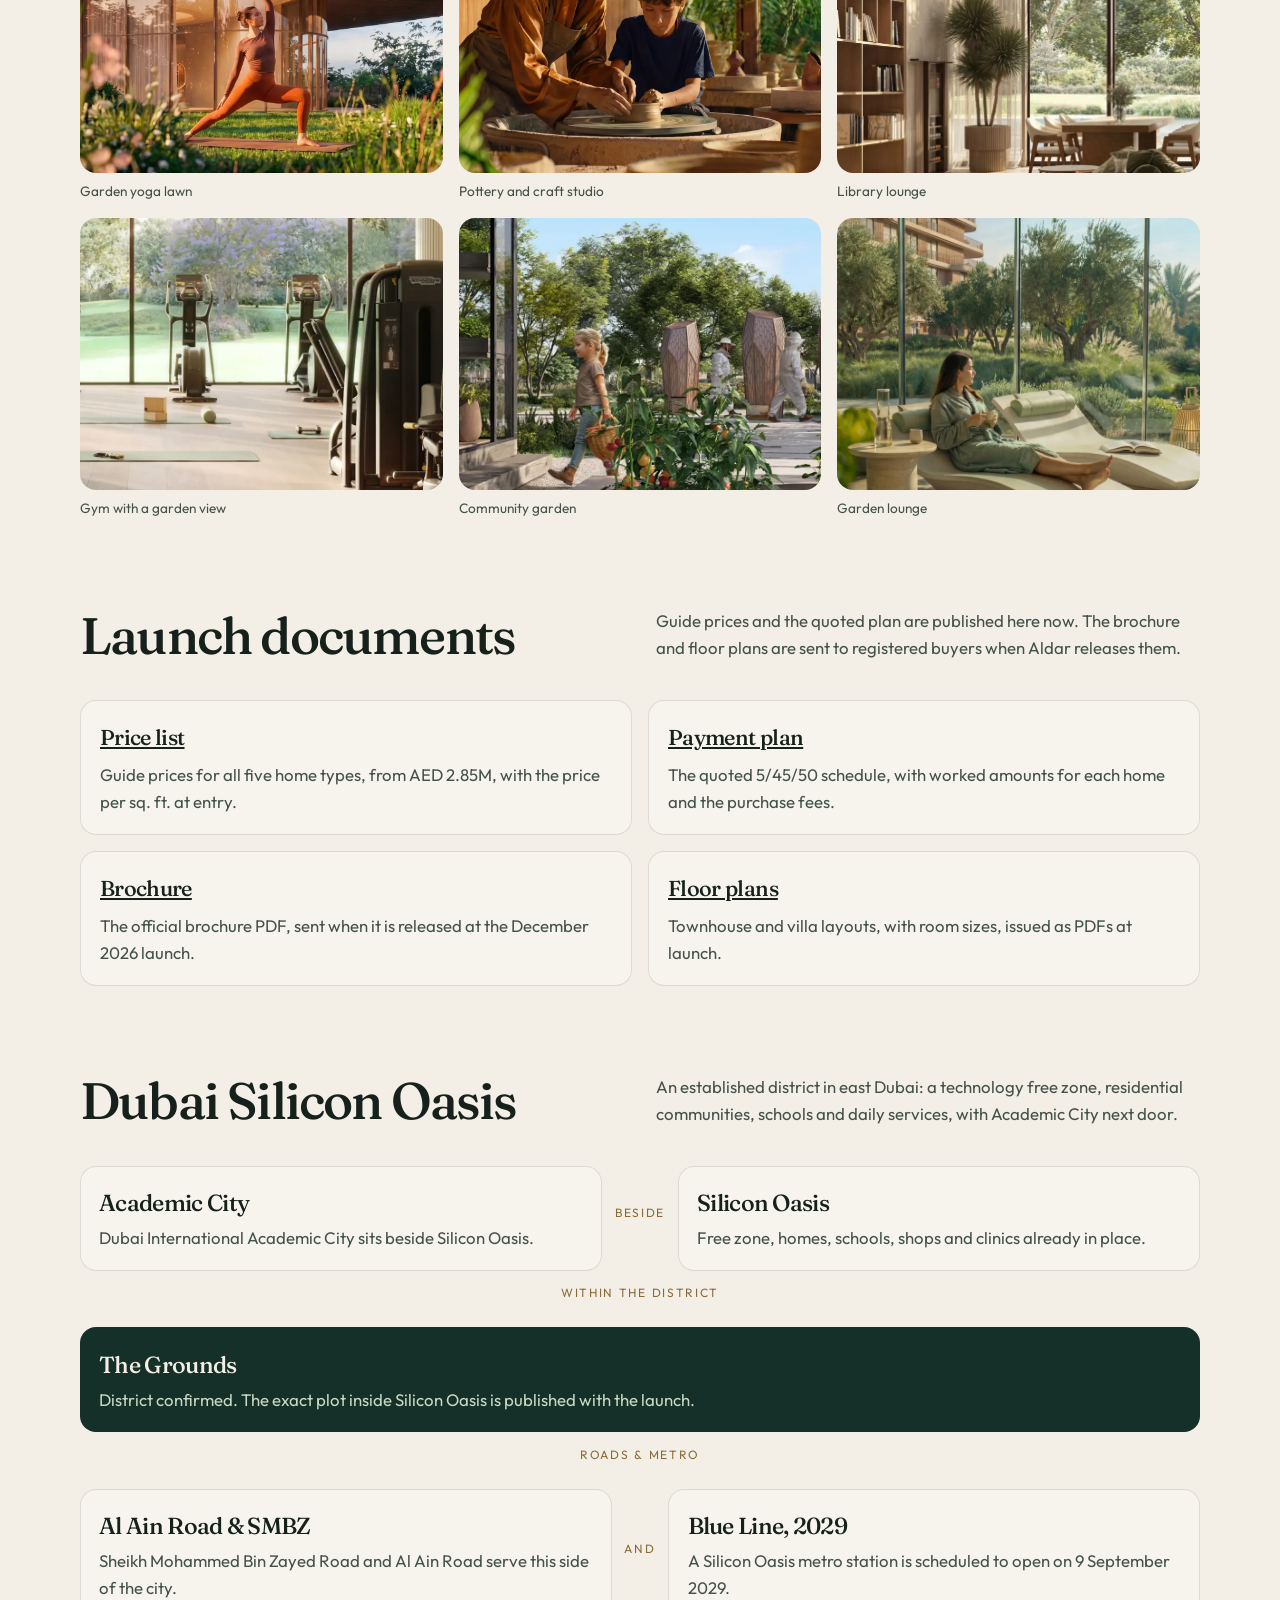
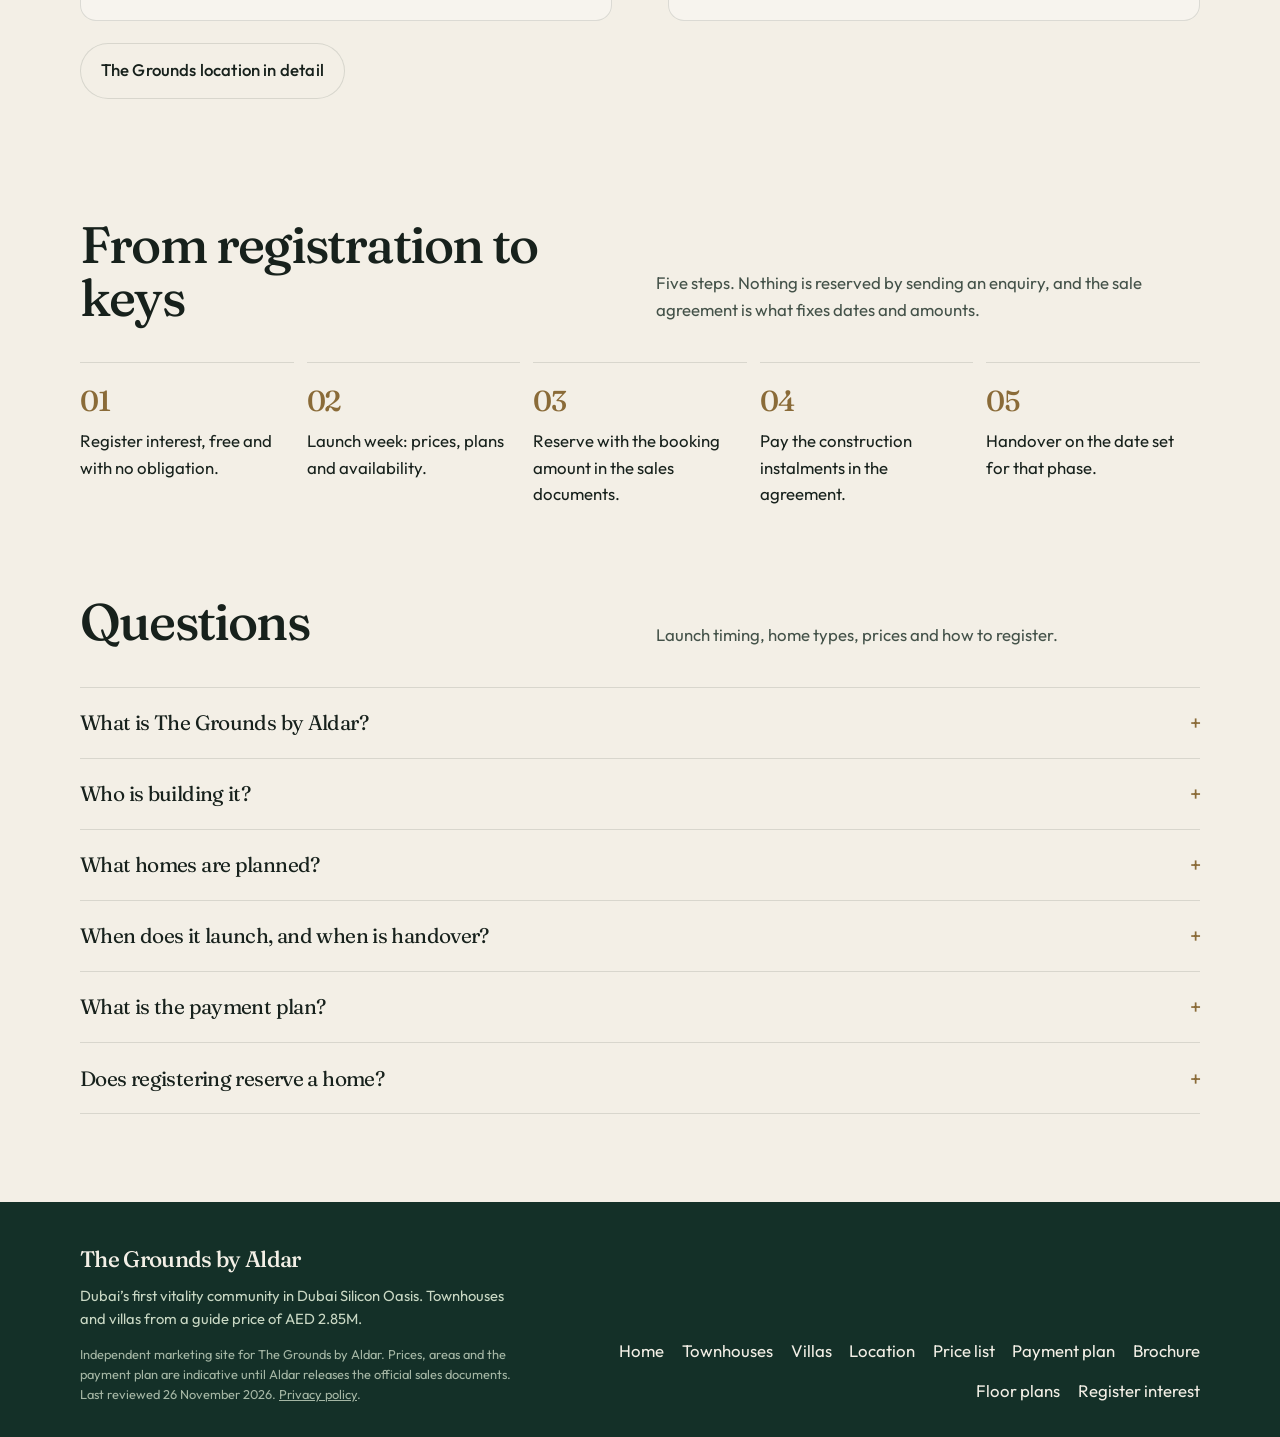
==== commit db2a99a9: "SEO pass: keyword silo, schema, lead capture, privacy page. - Remove /price-payment-plan/ (duplicate" ====
--- a/index.html
+++ b/index.html
@@ -2,26 +2,179 @@
 <html lang="en">
 <head>
   <meta charset="utf-8">
+  <meta name="viewport" content="width=device-width, initial-scale=1">
+  <title>The Grounds by Aldar | New Launch in Dubai Silicon Oasis</title>
+  <meta name="description" content="The Grounds by Aldar is Dubai’s first vitality community in Dubai Silicon Oasis: 3 and 4 bed townhouses and villas by Aldar with Dubai Holding.">
+  <meta name="robots" content="index, follow, max-image-preview:large">
+  <link rel="canonical" href="https://thegrounds.ae/">
+  <meta property="og:type" content="website">
+  <meta property="og:locale" content="en_AE">
+  <meta property="og:site_name" content="The Grounds by Aldar">
+  <meta property="og:title" content="The Grounds by Aldar | New Launch in Dubai Silicon Oasis">
+  <meta property="og:description" content="The Grounds by Aldar is Dubai’s first vitality community in Dubai Silicon Oasis: 3 and 4 bed townhouses and villas by Aldar with Dubai Holding.">
+  <meta property="og:url" content="https://thegrounds.ae/">
+  <meta property="og:image" content="https://thegrounds.ae/assets/home_banner.webp">
+  <meta property="og:image:width" content="2880">
+  <meta property="og:image:height" content="1990">
+  <meta property="og:image:alt" content="The Grounds by Aldar homes and landscaped outdoor spaces in Dubai Silicon Oasis">
+  <meta name="twitter:card" content="summary_large_image">
+  <meta name="twitter:title" content="The Grounds by Aldar | New Launch in Dubai Silicon Oasis">
+  <meta name="twitter:description" content="The Grounds by Aldar is Dubai’s first vitality community in Dubai Silicon Oasis: 3 and 4 bed townhouses and villas by Aldar with Dubai Holding.">
+  <meta name="twitter:image" content="https://thegrounds.ae/assets/home_banner.webp">
+  <meta name="theme-color" content="#f3efe6">
+  <meta name="indexnow" content="95e171fb8d6144fe8e148624938d73c3">
+  <link rel="describedby" href="https://thegrounds.ae/llms.txt">
+  <link rel="icon" href="assets/favicon.svg" type="image/svg+xml">
+  <link rel="preload" as="image" href="assets/home_banner-1600.webp" imagesrcset="assets/home_banner-960.webp 960w, assets/home_banner-1600.webp 1600w, assets/home_banner.webp 2880w" imagesizes="(max-width: 980px) 100vw, 50vw" fetchpriority="high">
+  <link rel="stylesheet" href="css/styles.css">
   <script>
     window.dataLayer = window.dataLayer || [];
     function gtag(){dataLayer.push(arguments);}
     gtag('js', new Date());
   </script>
   <script async src="https://www.googletagmanager.com/gtm.js?id=GTM-KSW89QM7"></script>
-  <meta name="viewport" content="width=device-width, initial-scale=1">
-  <meta name="indexnow" content="95e171fb8d6144fe8e148624938d73c3">
-  <title>The Grounds by Aldar | Dubai’s First Vitality Community</title>
-  <meta name="description" content="The Grounds by Aldar is Dubai’s first vitality community in Dubai Silicon Oasis. Townhouses and villas from AED 2.85M, developed by Aldar with Dubai Holding.">
-  <meta name="theme-color" content="#f3efe6">
-  <link rel="describedby" href="https://thegrounds.ae/llms.txt">
-  <link rel="icon" href="assets/favicon.svg" type="image/svg+xml">
-  <link rel="stylesheet" href="css/styles.css">
+  <script type="application/ld+json">
+{
+  "@context": "https://schema.org",
+  "@type": "Residence",
+  "@id": "https://thegrounds.ae/#residence",
+  "name": "The Grounds by Aldar",
+  "alternateName": [
+    "The Grounds Dubai",
+    "The Grounds Aldar",
+    "The Grounds Dubai Silicon Oasis"
+  ],
+  "description": "The Grounds by Aldar is Dubai’s first vitality community in Dubai Silicon Oasis: 3 and 4 bed townhouses and villas by Aldar with Dubai Holding.",
+  "url": "https://thegrounds.ae/",
+  "image": [
+    "https://thegrounds.ae/assets/home_banner.webp",
+    "https://thegrounds.ae/assets/grounds-landscape-stream.webp"
+  ],
+  "address": {
+    "@type": "PostalAddress",
+    "addressLocality": "Dubai Silicon Oasis",
+    "addressRegion": "Dubai",
+    "addressCountry": "AE"
+  },
+  "containedInPlace": {
+    "@type": "Place",
+    "name": "Dubai Silicon Oasis, Dubai"
+  },
+  "additionalProperty": [
+    {
+      "@type": "PropertyValue",
+      "name": "Developer",
+      "value": "Aldar, in partnership with Dubai Holding"
+    },
+    {
+      "@type": "PropertyValue",
+      "name": "Homes planned",
+      "value": "About 1,800 townhouses, twin villas and villas"
+    },
+    {
+      "@type": "PropertyValue",
+      "name": "Bedrooms",
+      "value": "3 and 4"
+    },
+    {
+      "@type": "PropertyValue",
+      "name": "Guide starting price",
+      "value": "AED 2,850,000"
+    },
+    {
+      "@type": "PropertyValue",
+      "name": "Expected sales launch",
+      "value": "December 2026"
+    },
+    {
+      "@type": "PropertyValue",
+      "name": "Indicated completion",
+      "value": "Q2 2030"
+    },
+    {
+      "@type": "PropertyValue",
+      "name": "Quoted payment plan",
+      "value": "5% booking, 45% construction, 50% handover"
+    }
+  ]
+}
+  </script>
+  <script type="application/ld+json">
+{
+  "@context": "https://schema.org",
+  "@type": "WebSite",
+  "@id": "https://thegrounds.ae/#website",
+  "name": "The Grounds by Aldar",
+  "alternateName": "The Grounds Dubai",
+  "url": "https://thegrounds.ae/",
+  "inLanguage": "en-AE",
+  "about": {
+    "@id": "https://thegrounds.ae/#residence"
+  }
+}
+  </script>
+  <script type="application/ld+json">
+{
+  "@context": "https://schema.org",
+  "@type": "FAQPage",
+  "mainEntity": [
+    {
+      "@type": "Question",
+      "name": "What is The Grounds by Aldar?",
+      "acceptedAnswer": {
+        "@type": "Answer",
+        "text": "It is a new community from Aldar, in partnership with Dubai Holding, in Dubai Silicon Oasis. The plan is about 1,800 townhouses and villas, with shops, workplaces and green open space. Aldar describes it as Dubai’s first vitality community."
+      }
+    },
+    {
+      "@type": "Question",
+      "name": "Who is building it?",
+      "acceptedAnswer": {
+        "@type": "Answer",
+        "text": "Aldar is the developer, working with Dubai Holding. Aldar is the Abu Dhabi developer behind Yas Island, Saadiyat Island and Al Raha Beach, and the Dubai communities Haven, Athlon and The Wilds."
+      }
+    },
+    {
+      "@type": "Question",
+      "name": "What homes are planned?",
+      "acceptedAnswer": {
+        "@type": "Answer",
+        "text": "Three- and four-bedroom townhouses, four-bedroom twin villas, and three- and four-bedroom standalone villas. Townhouse areas currently quoted are about 2,040 sq. ft. and 2,200 sq. ft."
+      }
+    },
+    {
+      "@type": "Question",
+      "name": "When does it launch, and when is handover?",
+      "acceptedAnswer": {
+        "@type": "Answer",
+        "text": "Sales are expected in the first week of December 2026. Completion is indicated for the second quarter of 2030. Handover dates are confirmed per phase in the sale agreement."
+      }
+    },
+    {
+      "@type": "Question",
+      "name": "What is the payment plan?",
+      "acceptedAnswer": {
+        "@type": "Answer",
+        "text": "The schedule quoted ahead of launch is 5% on booking, 45% during construction and 50% on handover. Aldar publishes the binding plan with the sales documents. Off-plan payments in Dubai are generally made into a project escrow account, so confirm that account in the paperwork. See the payment plan page for worked amounts."
+      }
+    },
+    {
+      "@type": "Question",
+      "name": "Does registering reserve a home?",
+      "acceptedAnswer": {
+        "@type": "Answer",
+        "text": "No. An enquiry joins the interest list. It does not hold a plot or guarantee a price. A home is reserved only when the booking amount in the sales documents is paid."
+      }
+    }
+  ]
+}
+  </script>
 </head>
 <body>
   <a class="skip" href="#content">Skip to content</a>
   <header class="site-header" data-header>
     <div class="header-inner">
-      <a class="brand" href="./">
+      <a class="brand" href="./" aria-label="The Grounds by Aldar home">
         <svg width="36" height="36" viewBox="0 0 36 36" aria-hidden="true">
           <rect width="36" height="36" rx="10" fill="#143028"/>
           <path d="M8 24h20" stroke="#e6d3b4" stroke-width="1.4" stroke-linecap="round"/>
@@ -37,13 +190,13 @@
         <span class="bars" aria-hidden="true"><span></span><span></span><span></span></span>
         <span data-nav-label>Menu</span>
       </button>
-      <nav class="site-nav" id="site-nav" data-nav>
+      <nav class="site-nav" id="site-nav" aria-label="Main" data-nav>
         <a href="townhouses/">Townhouses</a>
         <a href="villas/">Villas</a>
         <a href="location/">Location</a>
         <a href="price-list/">Price list</a>
         <a href="payment-plan/">Payment plan</a>
-        <a class="btn" href="#" data-open-enquire>Register interest</a>
+        <a class="btn" href="#enquire" data-open-enquire>Register interest</a>
       </nav>
     </div>
   </header>
@@ -60,18 +213,18 @@
         </div>
       </div>
       <figure class="frame frame--banner">
-        <video class="hero-banner" autoplay muted loop playsinline poster="assets/home_banner.webp" preload="metadata">
+        <video class="hero-banner" autoplay muted loop playsinline poster="assets/home_banner-1600.webp" preload="metadata">
           <source src="assets/hero-banner.mp4" type="video/mp4">
         </video>
-        <img class="hero-banner-fallback" src="assets/home_banner.webp" width="1000" height="1240" alt="The Grounds by Aldar vitality community homes and landscaped outdoor spaces in Dubai Silicon Oasis.">
-        <figcaption>The Grounds by Aldar — Dubai’s first vitality community in Dubai Silicon Oasis.</figcaption>
+        <img width="1600" height="1106" class="hero-banner-fallback" src="assets/home_banner-1600.webp" srcset="assets/home_banner-960.webp 960w, assets/home_banner-1600.webp 1600w, assets/home_banner.webp 2880w" sizes="(max-width: 980px) 100vw, 50vw" fetchpriority="high" alt="The Grounds by Aldar vitality community homes and landscaped outdoor spaces in Dubai Silicon Oasis.">
+        <figcaption>The Grounds by Aldar, Dubai’s first vitality community in Dubai Silicon Oasis.</figcaption>
       </figure>
     </section>
 
     <div class="wrap" style="padding-bottom: 1rem;">
       <div class="stats">
         <div><strong>1,800</strong><span>Homes in the masterplan</span></div>
-        <div><strong>3–4</strong><span>Bedroom townhouses and villas</span></div>
+        <div><strong>3 and 4</strong><span>Bedroom townhouses and villas</span></div>
         <div><strong>Dec 2026</strong><span>Expected sales launch</span></div>
         <div><strong>AED 2.85M</strong><span>Guide price, 3-bed townhouse</span></div>
       </div>
@@ -86,8 +239,8 @@
           <p>About 1,800 townhouses, twin villas and standalone villas give families a choice of scale. Sales are expected to open in the first week of December 2026. Completion is indicated for the second quarter of 2030.</p>
         </div>
         <figure class="frame reveal">
-          <img src="assets/park.svg" width="1200" height="760" alt="Illustration of a park lawn, trees and a walking path between homes.">
-          <figcaption>Green space is planned at the heart of the masterplan.</figcaption>
+          <img width="1920" height="855" src="assets/grounds-landscape-stream.webp" loading="lazy" decoding="async" alt="Landscaped stream, lawns and planting between homes at The Grounds by Aldar, Dubai Silicon Oasis.">
+          <figcaption>Green space is planned at the heart of the masterplan. Indicative render.</figcaption>
         </figure>
       </div>
     </section>
@@ -146,11 +299,11 @@
               <small>The most private of the collection</small>
             </span>
             <span class="home-row-meta">Area on release</span>
-            <span class="home-row-price">AED 4.8–4.9M</span>
+            <span class="home-row-price">AED 4.8M to 4.9M</span>
             <span class="home-row-go" aria-hidden="true">→</span>
           </a>
         </div>
-        <p class="note">Starting from these guide prices. The 3-bedroom townhouse works out at about AED 1,400 per sq. ft. Confirm every figure in the sale agreement.</p>
+        <p class="note">Starting from these guide prices. The 3-bedroom townhouse works out at about AED 1,400 per sq. ft. See the full <a href="price-list/">The Grounds price list</a> and confirm every figure in the sale agreement.</p>
       </div>
     </section>
 
@@ -179,7 +332,7 @@
         <div class="invest-copy">
           <h2>An early way into a new Aldar community.</h2>
           <p>Starting prices from AED 2.85 million, and about AED 1,400 per sq. ft. on the 3-bedroom townhouse, open a door into a community that has not launched yet. The collection then steps up through larger townhouses, twin villas and detached villas.</p>
-          <p>The payment schedule quoted ahead of launch is 5% on booking, 45% during construction and 50% on handover. Read the full breakdown on the price page.</p>
+          <p>The payment schedule quoted ahead of launch is 5% on booking, 45% during construction and 50% on handover. Read the full breakdown on the payment plan page.</p>
           <p style="margin-top: 1.2rem;"><a class="btn btn-brass" href="payment-plan/">See the payment plan</a></p>
         </div>
       </div>
@@ -192,10 +345,10 @@
           <p>The vitality idea is simple: walking, rest, play and everyday errands belong in the same neighbourhood.</p>
         </div>
         <div class="pillar-grid">
-          <article class="pillar"><h3>Move</h3><p>Green space for a walk or a run as part of the day, not an outing.</p></article>
-          <article class="pillar"><h3>Unwind</h3><p>Quiet lawns and outdoor corners planned close to the homes.</p></article>
-          <article class="pillar"><h3>Gather</h3><p>Shops and places to meet neighbours inside the community.</p></article>
-          <article class="pillar"><h3>Play</h3><p>Open lawns for children and families, released in detail at launch.</p></article>
+          <article class="pillar"><img width="1920" height="855" src="assets/life-move-garden-walk.webp" loading="lazy" decoding="async" alt="Garden walking path between homes at The Grounds by Aldar."><h3>Move</h3><p>Green space for a walk or a run as part of the day, not an outing.</p></article>
+          <article class="pillar"><img width="1920" height="855" src="assets/life-unwind-pool.webp" loading="lazy" decoding="async" alt="Pool and quiet outdoor seating at The Grounds by Aldar."><h3>Unwind</h3><p>Quiet lawns and outdoor corners planned close to the homes.</p></article>
+          <article class="pillar"><img width="1920" height="855" src="assets/life-gather-dining.webp" loading="lazy" decoding="async" alt="Outdoor dining and gathering space at The Grounds by Aldar."><h3>Gather</h3><p>Shops and places to meet neighbours inside the community.</p></article>
+          <article class="pillar"><img width="1920" height="855" src="assets/life-play-stream.webp" loading="lazy" decoding="async" alt="Family play area beside a stream at The Grounds by Aldar."><h3>Play</h3><p>Open lawns for children and families, released in detail at launch.</p></article>
         </div>
       </div>
     </section>
@@ -225,6 +378,38 @@
       </div>
     </section>
 
+    <section class="section" id="amenities" style="padding-top: 0;">
+      <div class="wrap">
+        <div class="section-head">
+          <h2>Amenities and outdoor life at The Grounds</h2>
+          <p>Indicative renders of the vitality idea: gardens, studios, a library lounge and places to train outdoors. Aldar confirms the final amenity list with the launch documents.</p>
+        </div>
+        <div class="gallery">
+          <figure><img width="1920" height="855" src="assets/lifestyle-garden-yoga.webp" loading="lazy" decoding="async" alt="Outdoor yoga lawn in a garden at The Grounds by Aldar."><figcaption>Garden yoga lawn</figcaption></figure>
+          <figure><img width="1920" height="855" src="assets/lifestyle-pottery-studio.webp" loading="lazy" decoding="async" alt="Pottery and craft studio for residents at The Grounds by Aldar."><figcaption>Pottery and craft studio</figcaption></figure>
+          <figure><img width="1460" height="1958" src="assets/community-library-lounge.webp" loading="lazy" decoding="async" alt="Community library lounge with reading seats at The Grounds by Aldar."><figcaption>Library lounge</figcaption></figure>
+          <figure><img width="800" height="953" src="assets/hl-gym-garden-view.webp" loading="lazy" decoding="async" alt="Gym with a view over the gardens at The Grounds by Aldar."><figcaption>Gym with a garden view</figcaption></figure>
+          <figure><img width="800" height="954" src="assets/hl-community-garden.webp" loading="lazy" decoding="async" alt="Shared community garden and planting beds at The Grounds by Aldar."><figcaption>Community garden</figcaption></figure>
+          <figure><img width="2560" height="1140" src="assets/lifestyle-garden-lounge.webp" loading="lazy" decoding="async" alt="Shaded garden lounge between homes at The Grounds by Aldar."><figcaption>Garden lounge</figcaption></figure>
+        </div>
+      </div>
+    </section>
+
+    <section class="section" id="documents" style="padding-top: 0;">
+      <div class="wrap">
+        <div class="section-head">
+          <h2>Launch documents</h2>
+          <p>Guide prices and the quoted plan are published here now. The brochure and floor plans are sent to registered buyers when Aldar releases them.</p>
+        </div>
+        <div class="why-grid">
+          <article class="card"><h3><a href="price-list/">Price list</a></h3><p>Guide prices for all five home types, from AED 2.85M, with the price per sq. ft. at entry.</p></article>
+          <article class="card"><h3><a href="payment-plan/">Payment plan</a></h3><p>The quoted 5/45/50 schedule, with worked amounts for each home and the purchase fees.</p></article>
+          <article class="card"><h3><a href="brochure/">Brochure</a></h3><p>The official brochure PDF, sent when it is released at the December 2026 launch.</p></article>
+          <article class="card"><h3><a href="floor-plans/">Floor plans</a></h3><p>Townhouse and villa layouts, with room sizes, issued as PDFs at launch.</p></article>
+        </div>
+      </div>
+    </section>
+
     <section class="section" id="location" style="padding-top: 0;">
       <div class="wrap">
         <div class="section-head">
@@ -261,7 +446,7 @@
             </article>
           </div>
         </div>
-        <p style="margin-top: 1.4rem;"><a class="btn btn-ghost" href="location/">Location in detail</a></p>
+        <p style="margin-top: 1.4rem;"><a class="btn btn-ghost" href="location/">The Grounds location in detail</a></p>
       </div>
     </section>
 
@@ -315,7 +500,7 @@
           <div class="faq-item" data-faq>
             <button type="button" aria-expanded="false">What is the payment plan? <span aria-hidden="true">+</span></button>
             <div data-faq-panel hidden>
-              <p>The schedule quoted ahead of launch is 5% on booking, 45% during construction and 50% on handover. Aldar publishes the binding plan with the sales documents. Off-plan payments in Dubai are generally made into a project escrow account — confirm that account in the paperwork.</p>
+              <p>The schedule quoted ahead of launch is 5% on booking, 45% during construction and 50% on handover. Aldar publishes the binding plan with the sales documents. Off-plan payments in Dubai are generally made into a project escrow account, so confirm that account in the paperwork. See the <a href="payment-plan/">payment plan</a> page for worked amounts.</p>
             </div>
           </div>
           <div class="faq-item" data-faq>
@@ -334,15 +519,19 @@
     <div class="wrap footer-inner">
       <div>
         <strong>The Grounds by Aldar</strong>
-        <p>Dubai Silicon Oasis. Townhouses and villas from a guide price of AED 2.85M. Prices, areas and the payment plan are indicative until Aldar releases the official sales documents.</p>
+        <p>Dubai’s first vitality community in Dubai Silicon Oasis. Townhouses and villas from a guide price of AED 2.85M.</p>
+        <p class="footer-legal">Independent marketing site for The Grounds by Aldar. Prices, areas and the payment plan are indicative until Aldar releases the official sales documents. Last reviewed 26 November 2026. <a href="privacy-policy/">Privacy policy</a>.</p>
       </div>
       <nav class="footer-nav" aria-label="Footer">
+        <a href="./" aria-current="page">Home</a>
         <a href="townhouses/">Townhouses</a>
         <a href="villas/">Villas</a>
         <a href="location/">Location</a>
         <a href="price-list/">Price list</a>
         <a href="payment-plan/">Payment plan</a>
-        <a href="#" data-open-enquire>Register</a>
+        <a href="brochure/">Brochure</a>
+        <a href="floor-plans/">Floor plans</a>
+        <a href="#enquire" data-open-enquire>Register interest</a>
       </nav>
     </div>
   </footer>
--- a/css/styles.css
+++ b/css/styles.css
@@ -681,9 +681,7 @@
     white-space: normal;
   }
   table td:first-child { font-size: 1.35rem; }
-  table td:nth-child(2)::before { content: "Bedrooms"; }
-  table td:nth-child(3)::before { content: "Area"; }
-  table td:nth-child(4)::before { content: "Guide price"; }
+  table td[data-label]:nth-child(n + 2)::before { content: attr(data-label); }
   table td:nth-child(n + 2)::before {
     display: inline-block;
     min-width: 6.5rem;
@@ -1050,3 +1048,44 @@
   .home-row-name { font-size: 1.25rem; }
   .home-row-price { font-size: 1.05rem; }
 }
+
+/* SEO pass: real renders on pillars, amenities gallery, footer disclosure */
+.pillar img {
+  display: block;
+  width: calc(100% + 2.5rem);
+  max-width: none;
+  height: auto;
+  aspect-ratio: 16 / 10;
+  object-fit: cover;
+  margin: -1.3rem -1.25rem 1rem;
+  border-radius: 1rem 1rem 0 0;
+}
+.pillar { overflow: hidden; }
+.gallery {
+  display: grid;
+  grid-template-columns: repeat(3, 1fr);
+  gap: 1rem;
+}
+.gallery figure { margin: 0; }
+.gallery img {
+  display: block;
+  width: 100%;
+  height: auto;
+  aspect-ratio: 4 / 3;
+  object-fit: cover;
+  border-radius: 1rem;
+}
+.gallery figcaption {
+  margin-top: 0.5rem;
+  font-size: 0.85rem;
+  color: var(--ink-soft);
+}
+.card h3 a { color: inherit; }
+.site-footer .footer-legal { margin-top: 0.8rem; font-size: 0.8rem; opacity: 0.8; }
+.footer-nav { flex-wrap: wrap; }
+@media (max-width: 760px) {
+  .gallery { grid-template-columns: 1fr 1fr; }
+}
+.hp-field { position: absolute; left: -9999px; width: 1px; height: 1px; overflow: hidden; }
+.form-consent { margin: 0.8rem 0 0; font-size: 0.78rem; color: var(--ink-soft); }
+.form-consent a { color: inherit; }
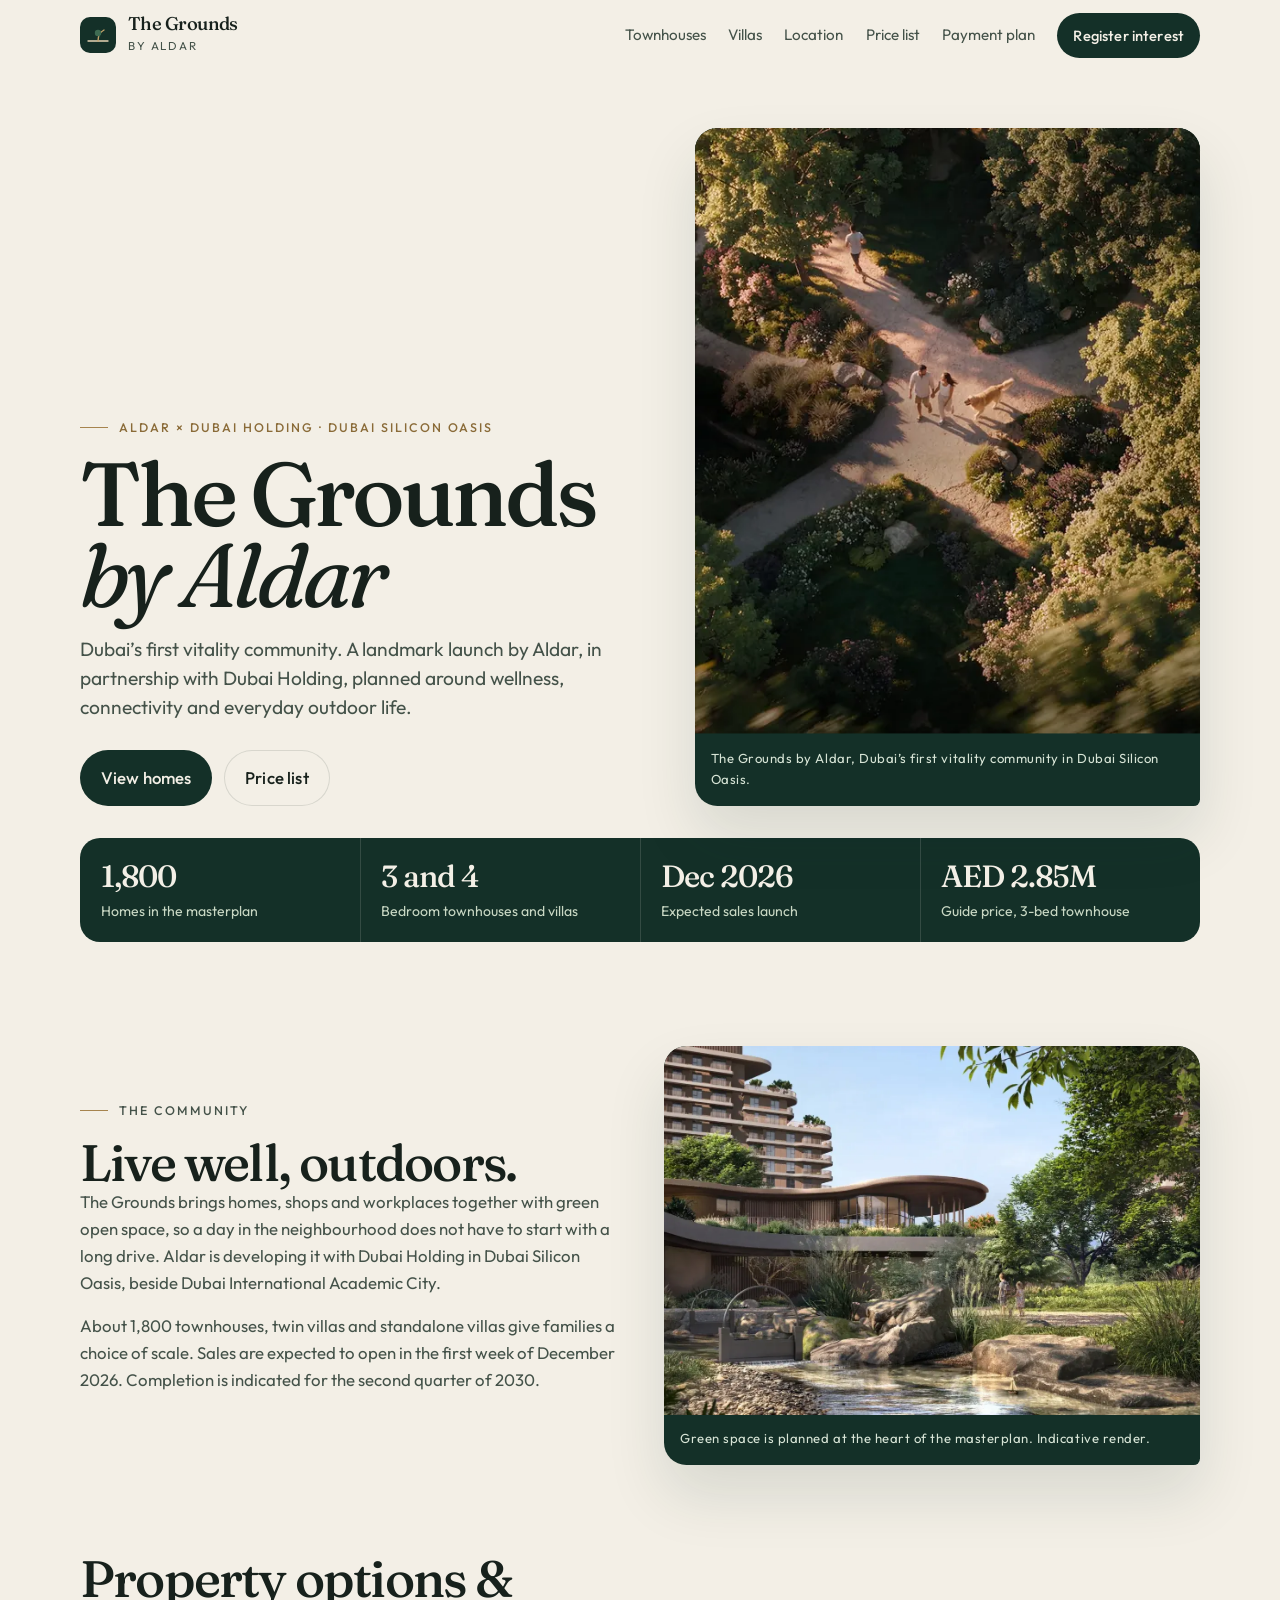
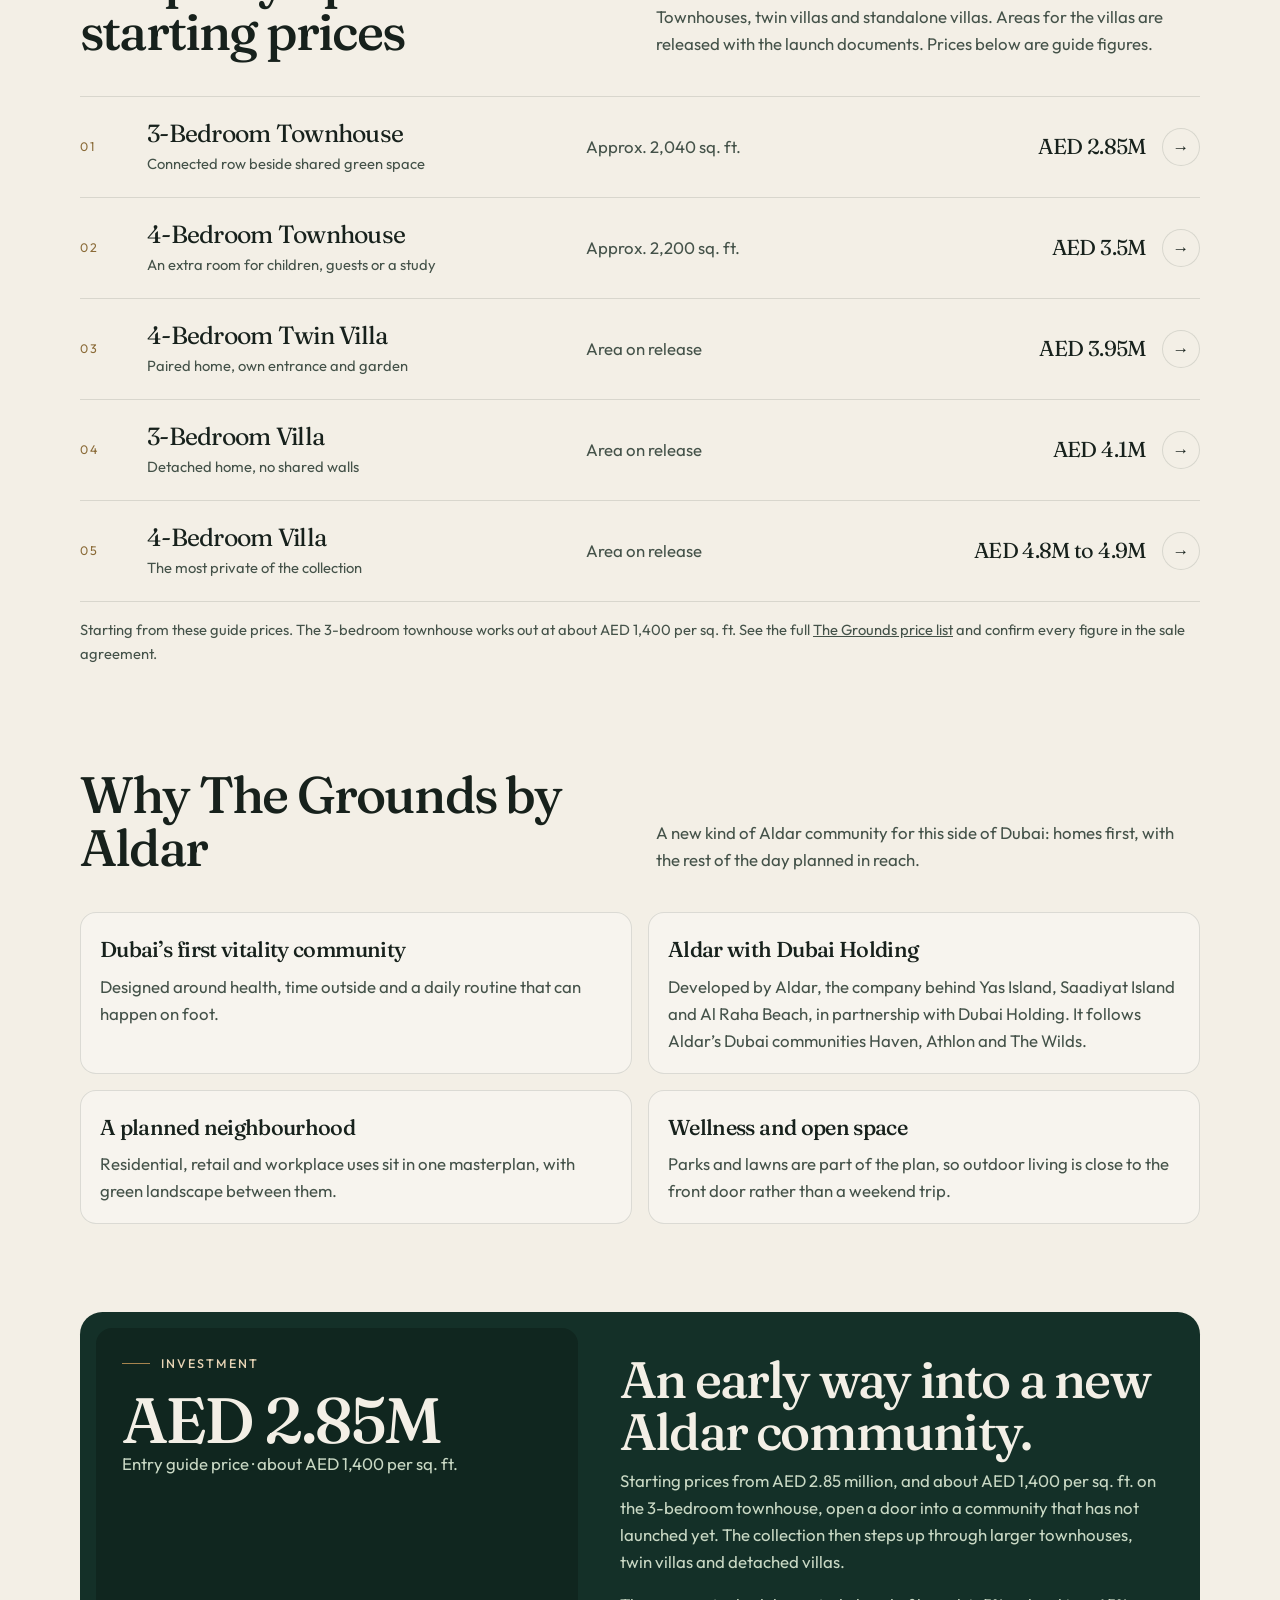
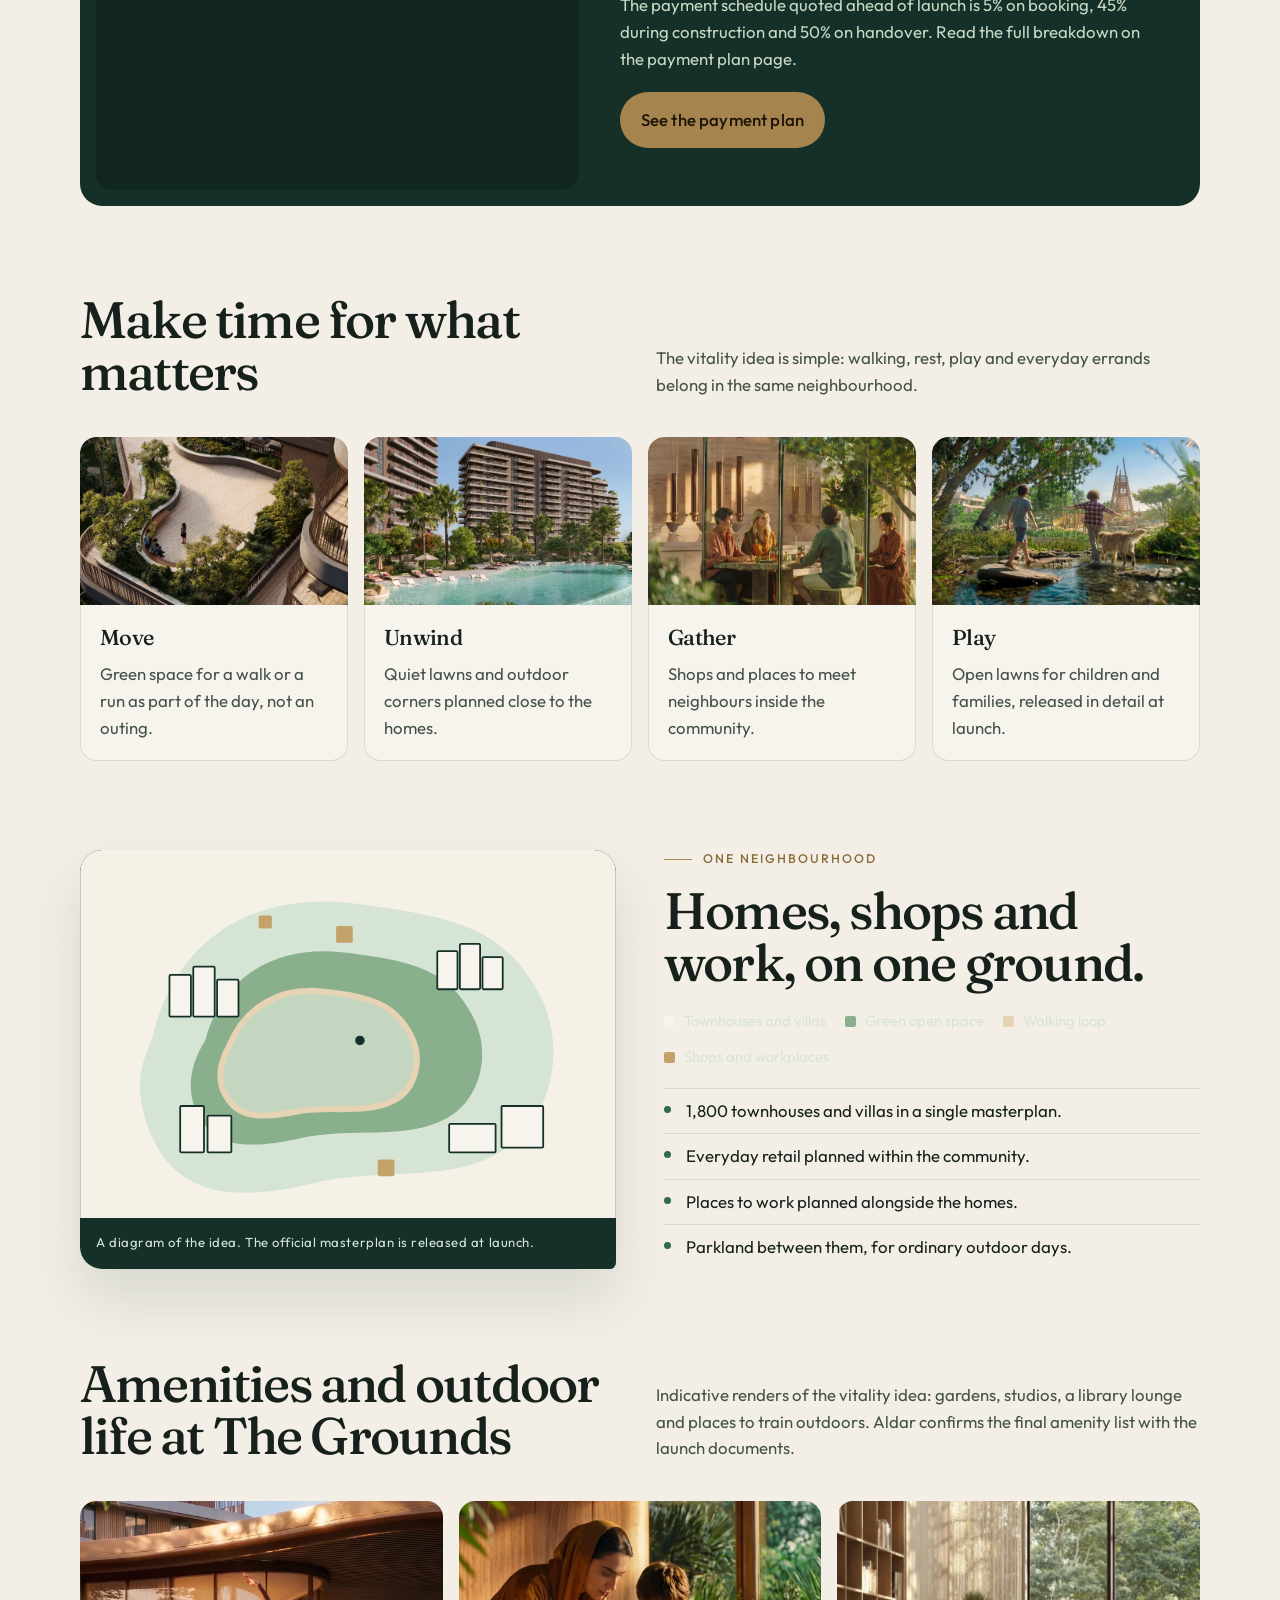
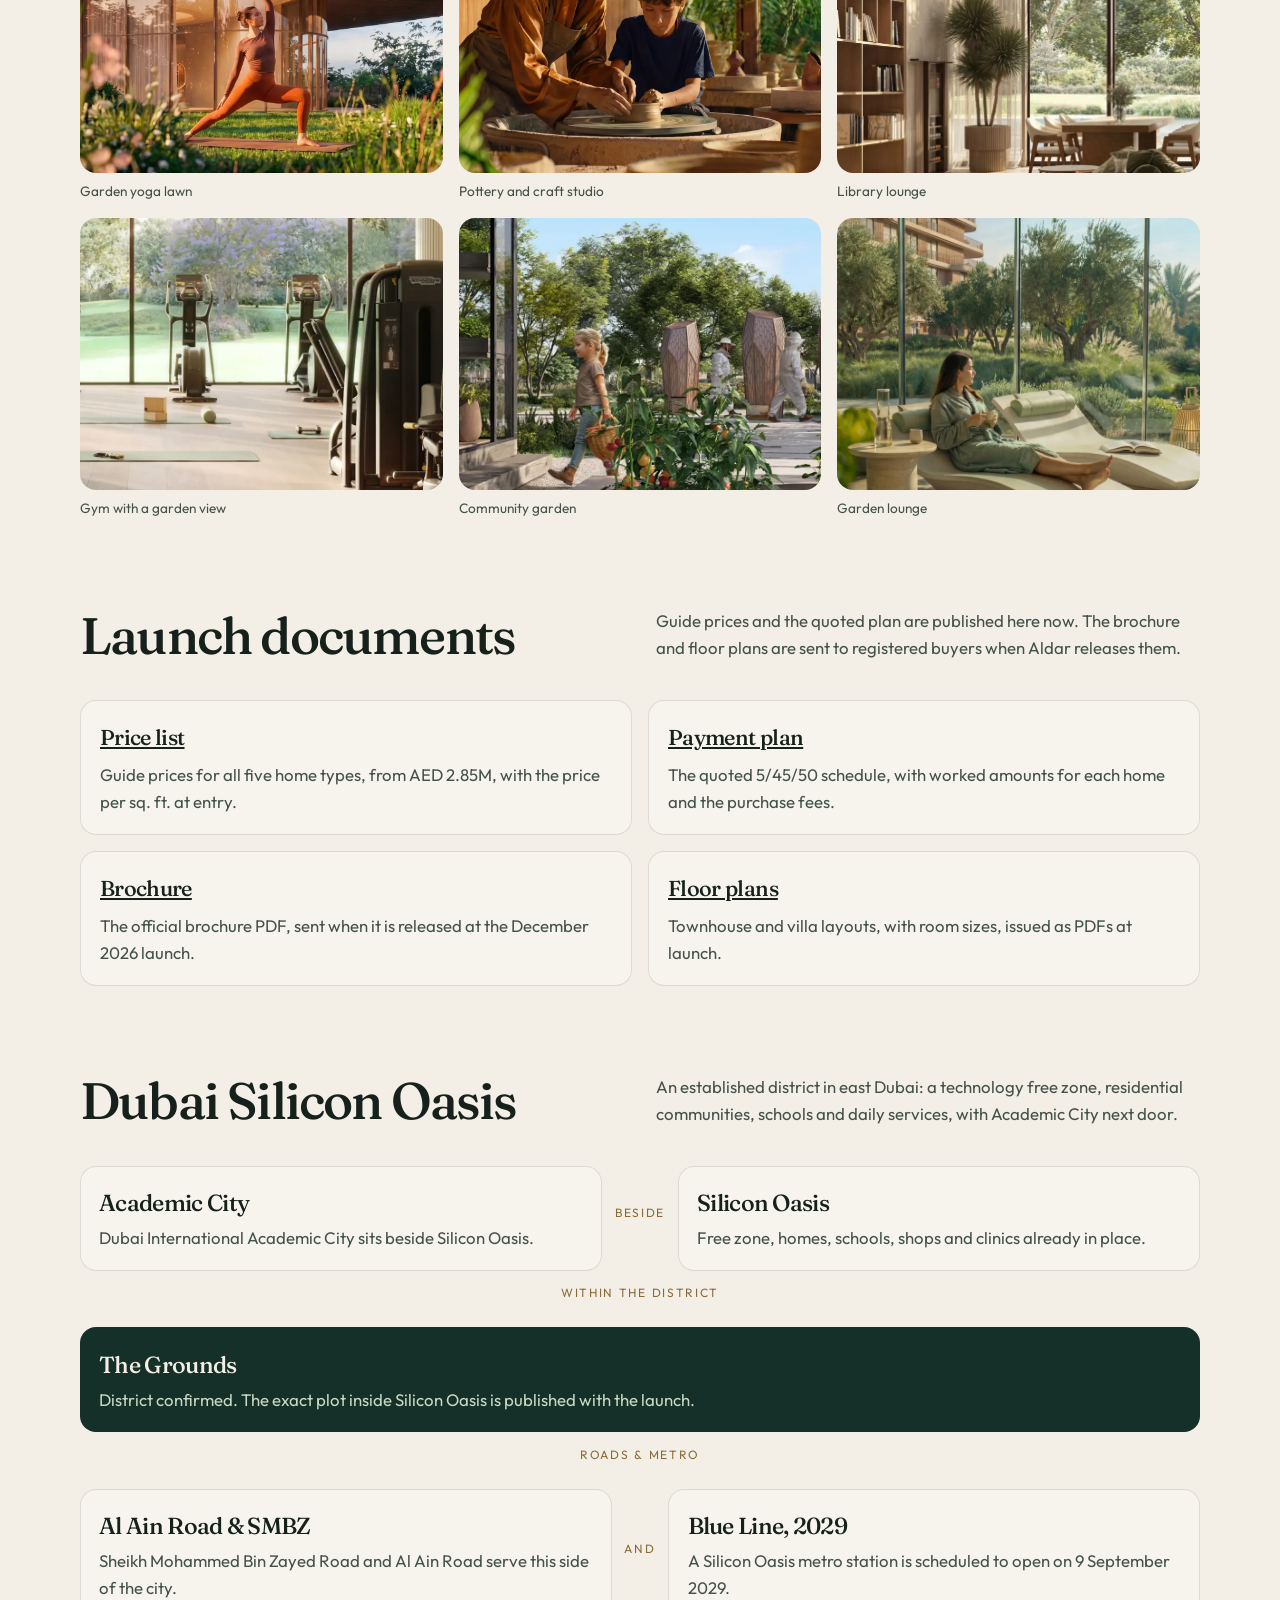
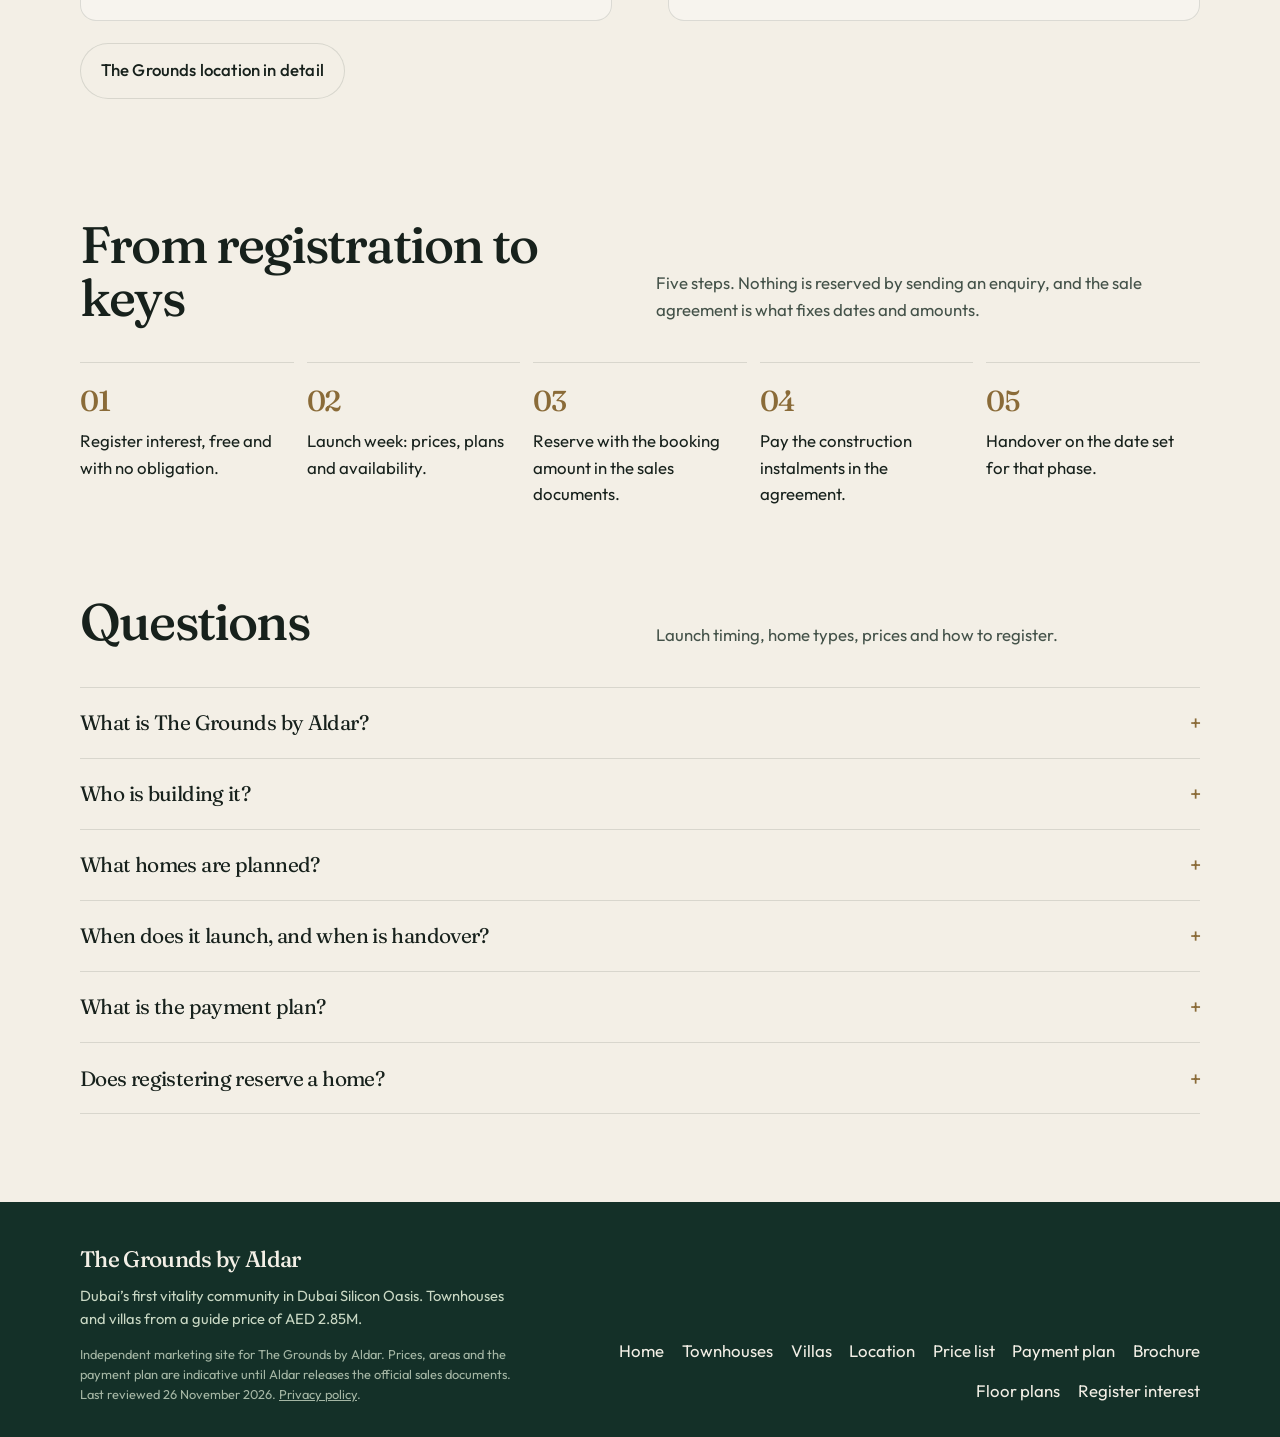
==== commit 988016ee: "Hero banner: fixed-ratio media box, video fades in over a cover-cropped image. Co-Authored-By: Claud" ====
--- a/index.html
+++ b/index.html
@@ -213,10 +213,12 @@
         </div>
       </div>
       <figure class="frame frame--banner">
-        <video class="hero-banner" autoplay muted loop playsinline poster="assets/home_banner-1600.webp" preload="metadata">
-          <source src="assets/hero-banner.mp4" type="video/mp4">
-        </video>
-        <img width="1600" height="1106" class="hero-banner-fallback" src="assets/home_banner-1600.webp" srcset="assets/home_banner-960.webp 960w, assets/home_banner-1600.webp 1600w, assets/home_banner.webp 2880w" sizes="(max-width: 980px) 100vw, 50vw" fetchpriority="high" alt="The Grounds by Aldar vitality community homes and landscaped outdoor spaces in Dubai Silicon Oasis.">
+        <div class="banner-media">
+          <img width="1600" height="1106" class="hero-banner-fallback" src="assets/home_banner-1600.webp" srcset="assets/home_banner-960.webp 960w, assets/home_banner-1600.webp 1600w, assets/home_banner.webp 2880w" sizes="(max-width: 980px) 100vw, 50vw" fetchpriority="high" alt="The Grounds by Aldar vitality community homes and landscaped outdoor spaces in Dubai Silicon Oasis.">
+          <video class="hero-banner" autoplay muted loop playsinline preload="metadata">
+            <source src="assets/hero-banner.mp4" type="video/mp4">
+          </video>
+        </div>
         <figcaption>The Grounds by Aldar, Dubai’s first vitality community in Dubai Silicon Oasis.</figcaption>
       </figure>
     </section>
--- a/css/styles.css
+++ b/css/styles.css
@@ -1089,3 +1089,140 @@
 .hp-field { position: absolute; left: -9999px; width: 1px; height: 1px; overflow: hidden; }
 .form-consent { margin: 0.8rem 0 0; font-size: 0.78rem; color: var(--ink-soft); }
 .form-consent a { color: inherit; }
+
+/* Compact registration popup: fits on one screen without scrolling */
+.enquire-modal { padding: 1rem; }
+.enquire-modal__panel {
+  width: min(100%, 30rem);
+  max-height: calc(100dvh - 2rem);
+  padding: 1.35rem 1.4rem 1.2rem;
+  border-radius: 1.1rem;
+}
+.enquire-modal__close {
+  top: 0.85rem;
+  right: 0.85rem;
+  width: 2rem;
+  height: 2rem;
+  font-size: 1.15rem;
+  border-radius: 999px;
+}
+.enquire-modal__eyebrow { margin-bottom: 0.4rem; font-size: 0.66rem; }
+.enquire-modal__title {
+  margin-bottom: 0.35rem;
+  font-size: clamp(1.45rem, 4vw, 1.75rem);
+  line-height: 1.1;
+}
+.enquire-modal__lede { margin-bottom: 1rem; font-size: 0.85rem; line-height: 1.45; }
+
+.enquire-modal__fields {
+  display: grid;
+  grid-template-columns: 1fr 1fr;
+  gap: 0.65rem 0.6rem;
+}
+.enquire-modal__fields > * { grid-column: 1 / -1; min-width: 0; }
+.enquire-modal__fields > .field:nth-child(1),
+.enquire-modal__fields > .field:nth-child(2) { grid-column: auto; }
+
+.enquire-modal .field { gap: 0.25rem; }
+.enquire-modal__fields .field > span,
+.role-field legend {
+  margin-bottom: 0;
+  font-size: 0.72rem;
+  font-weight: 500;
+  letter-spacing: 0.06em;
+  text-transform: uppercase;
+  color: var(--ink-soft);
+}
+.role-field legend { margin-bottom: 0.25rem; }
+
+.enquire-modal input,
+.enquire-modal select,
+.enquire-modal textarea {
+  height: 2.6rem;
+  padding: 0.45rem 0.75rem;
+  border-radius: 0.6rem;
+  font-size: 1rem; /* 16px: stops iOS zooming into the field */
+  transition: border-color 0.15s ease, box-shadow 0.15s ease;
+}
+.enquire-modal input:focus,
+.enquire-modal select:focus,
+.enquire-modal textarea:focus {
+  outline: none;
+  border-color: var(--leaf);
+  box-shadow: 0 0 0 3px rgba(47, 107, 79, 0.15);
+}
+.enquire-modal textarea {
+  height: auto;
+  min-height: 3.8rem;
+  padding-top: 0.55rem;
+  line-height: 1.4;
+  resize: none;
+}
+.phone-field { grid-template-columns: 5.4rem minmax(0, 1fr); gap: 0.4rem; }
+.phone-dial { font-size: 0.9rem; }
+
+.role-toggle { gap: 0.4rem; }
+.role-toggle__btn {
+  height: 2.4rem;
+  padding: 0 0.75rem;
+  border-radius: 0.6rem;
+  font-size: 0.9rem;
+}
+.role-toggle__btn.is-active {
+  border-color: var(--forest);
+  background: var(--forest);
+  color: var(--cream);
+}
+
+.enquire-modal .btn-block { height: 2.85rem; padding-block: 0; margin-top: 0.15rem; font-size: 0.95rem; }
+.enquire-modal .form-error { margin: 0; font-size: 0.85rem; }
+.enquire-modal .form-consent { margin: 0; font-size: 0.72rem; line-height: 1.4; text-align: center; }
+.enquire-modal .form-success { padding: 1.25rem; }
+.enquire-modal .form-success h3 { font-size: 1.5rem; }
+
+@media (max-width: 480px) {
+  .enquire-modal { padding: 0.6rem; align-items: flex-end; }
+  .enquire-modal__panel {
+    max-height: calc(100dvh - 1.2rem);
+    padding: 1.15rem 1.1rem 1rem;
+    border-radius: 1.1rem 1.1rem 0.8rem 0.8rem;
+  }
+  .enquire-modal__fields { grid-template-columns: 1fr; gap: 0.55rem; }
+  .enquire-modal__fields > .field:nth-child(1),
+  .enquire-modal__fields > .field:nth-child(2) { grid-column: 1 / -1; }
+  .enquire-modal__lede { display: none; }
+}
+
+/* Hero banner: fixed-ratio box, image underneath, video fades in on top, both cropped to fill */
+.frame--banner .banner-media {
+  position: relative;
+  aspect-ratio: 5 / 6;
+  overflow: hidden;
+  background: var(--forest);
+}
+.frame--banner .banner-media img,
+.frame--banner .banner-media video {
+  position: absolute;
+  inset: 0;
+  display: block;
+  width: 100%;
+  height: 100%;
+  aspect-ratio: auto;
+  object-fit: cover;
+  object-position: center;
+}
+.frame--banner .hero-banner,
+.frame--banner.has-banner-video .hero-banner {
+  display: block;
+  opacity: 0;
+  transition: opacity 0.6s ease;
+}
+.frame--banner.has-banner-video .hero-banner { opacity: 1; }
+.frame--banner .hero-banner-fallback,
+.frame--banner.has-banner-video .hero-banner-fallback { display: block; }
+@media (max-width: 980px) {
+  .frame--banner .banner-media { aspect-ratio: 4 / 3; }
+}
+@media (prefers-reduced-motion: reduce) {
+  .frame--banner .hero-banner { transition: none; }
+}
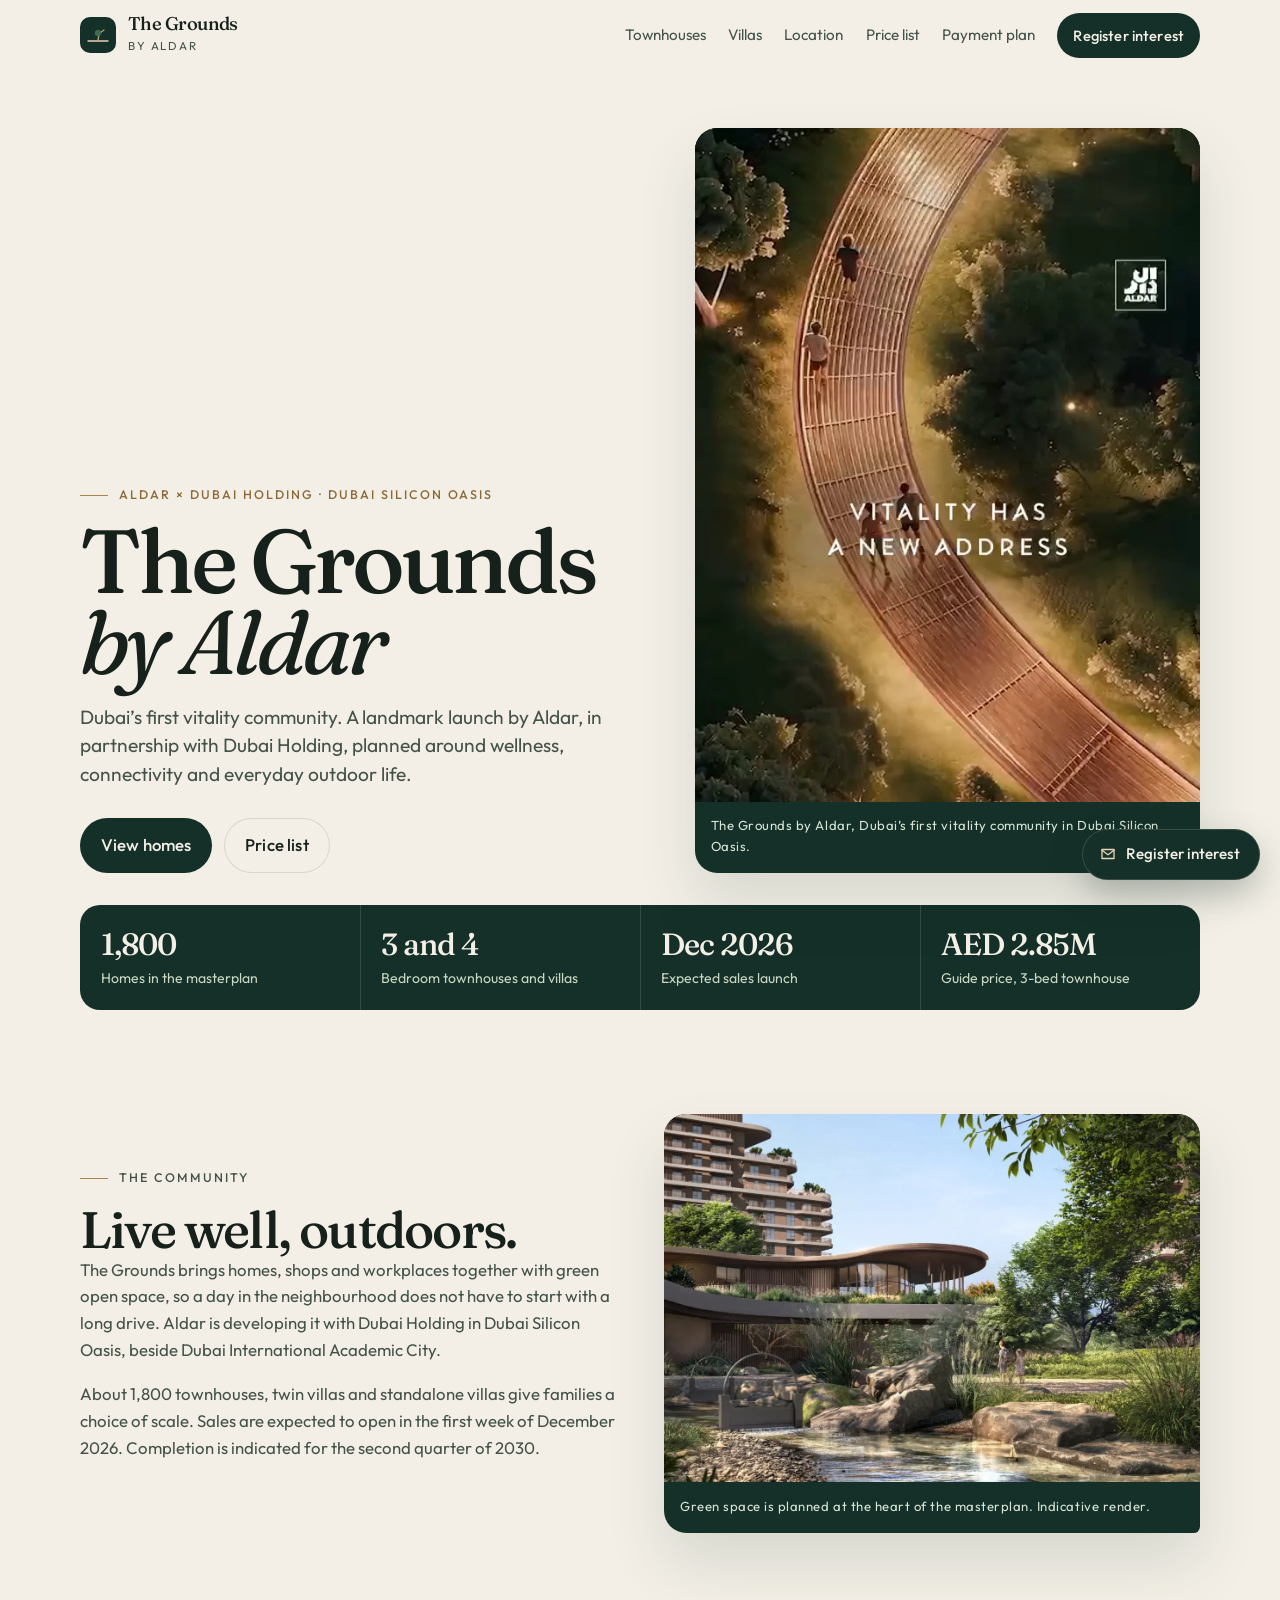
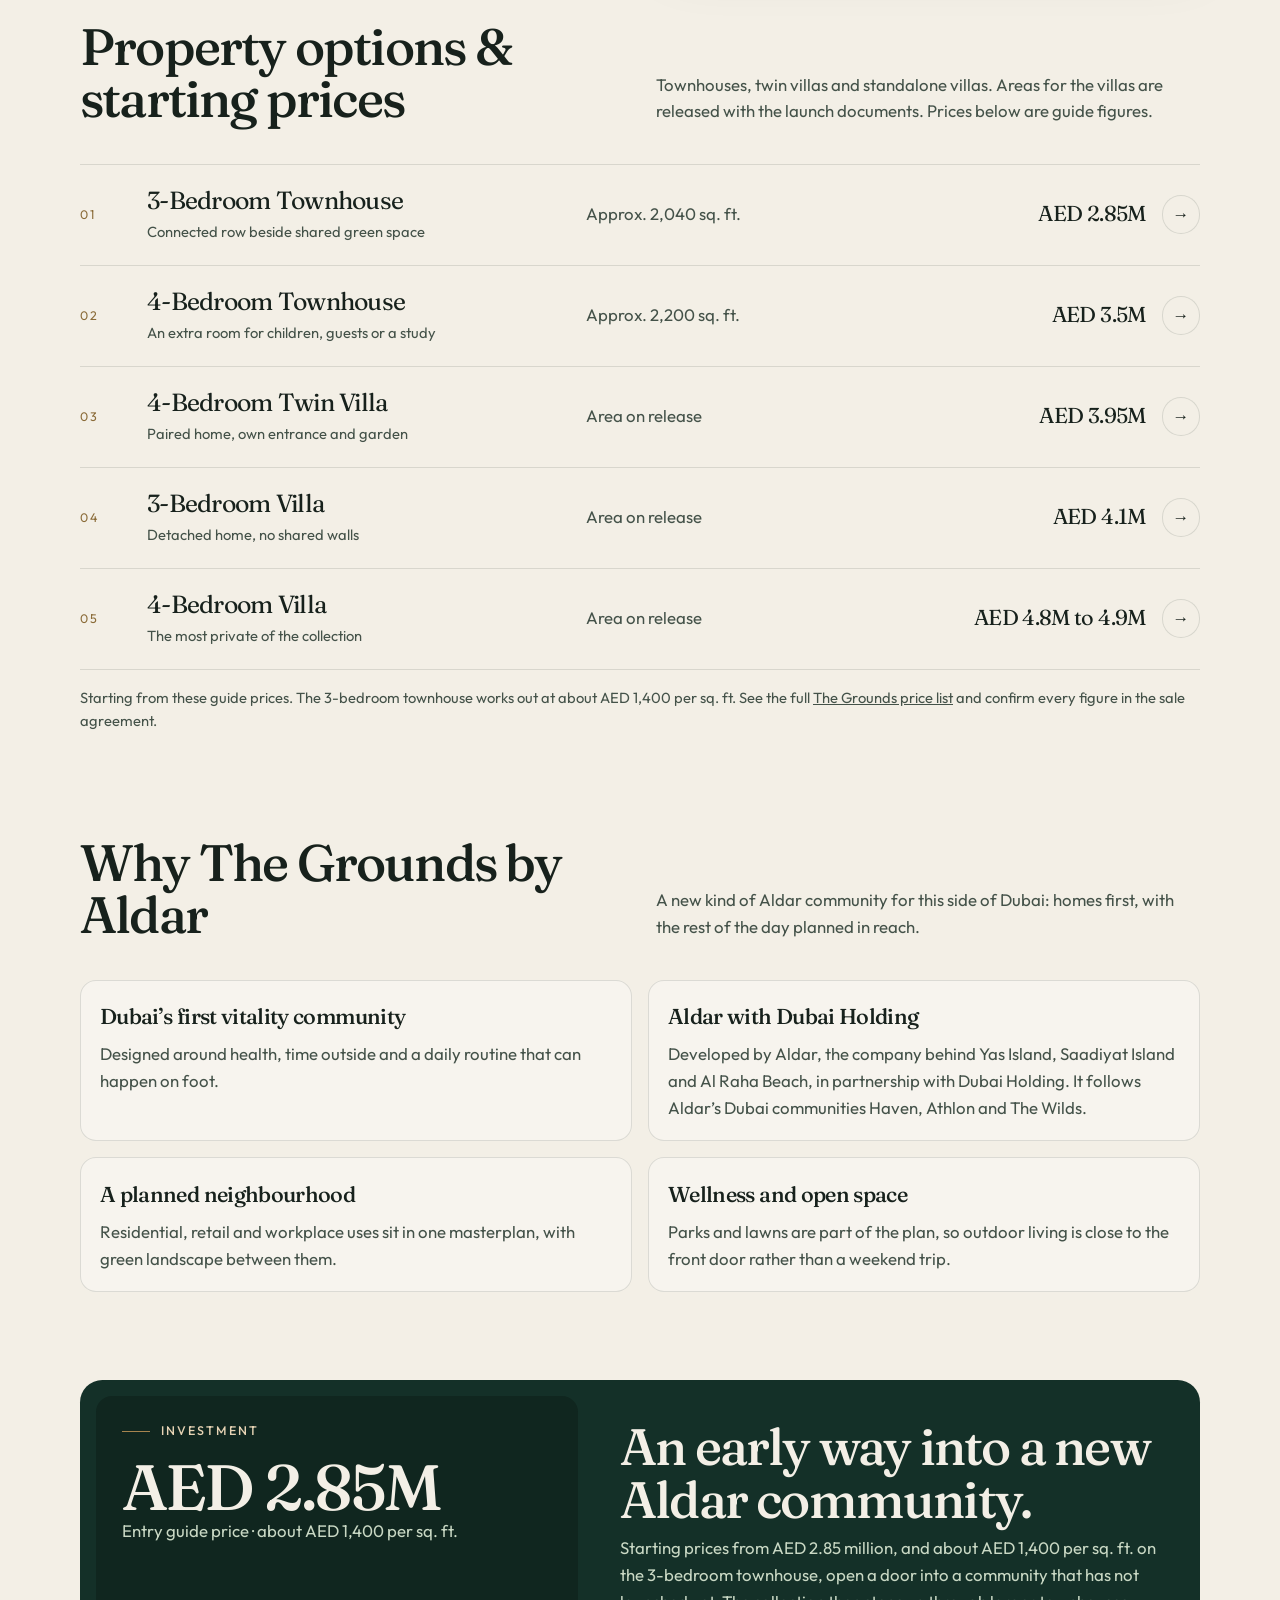
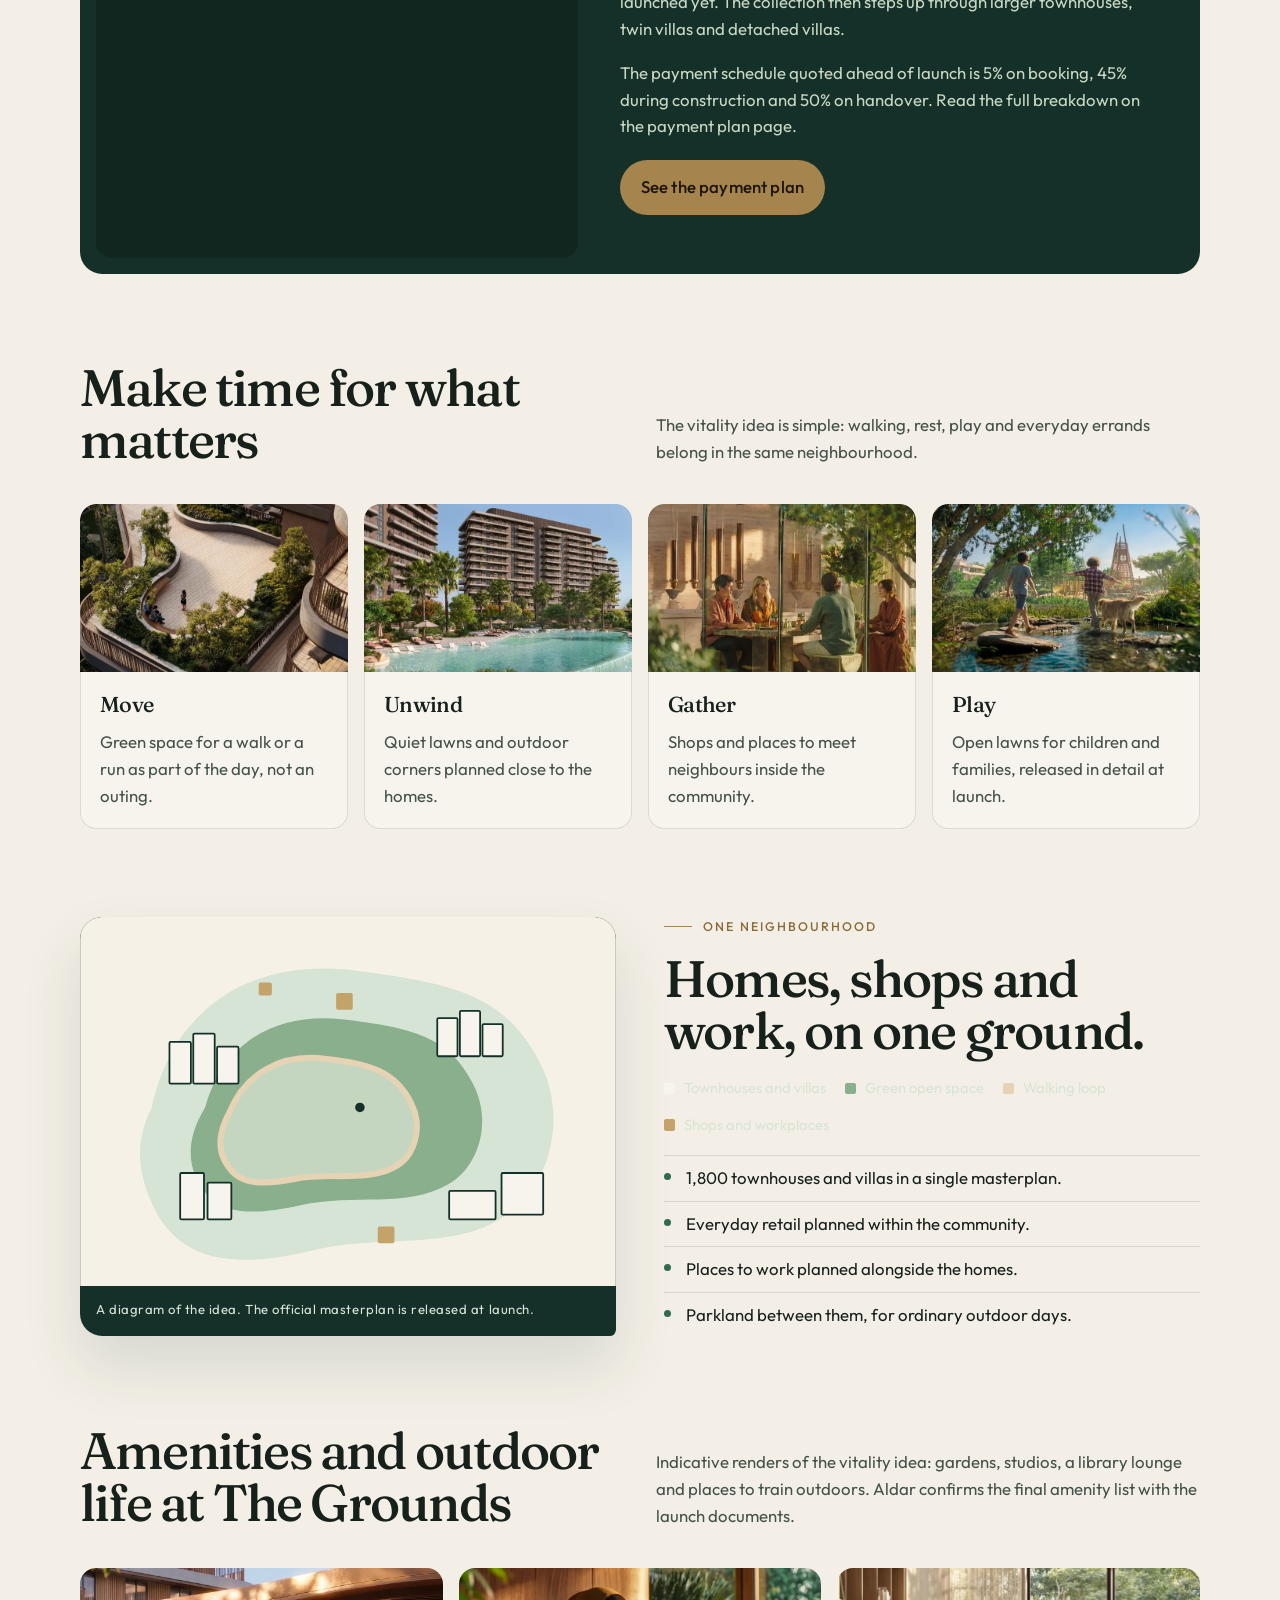
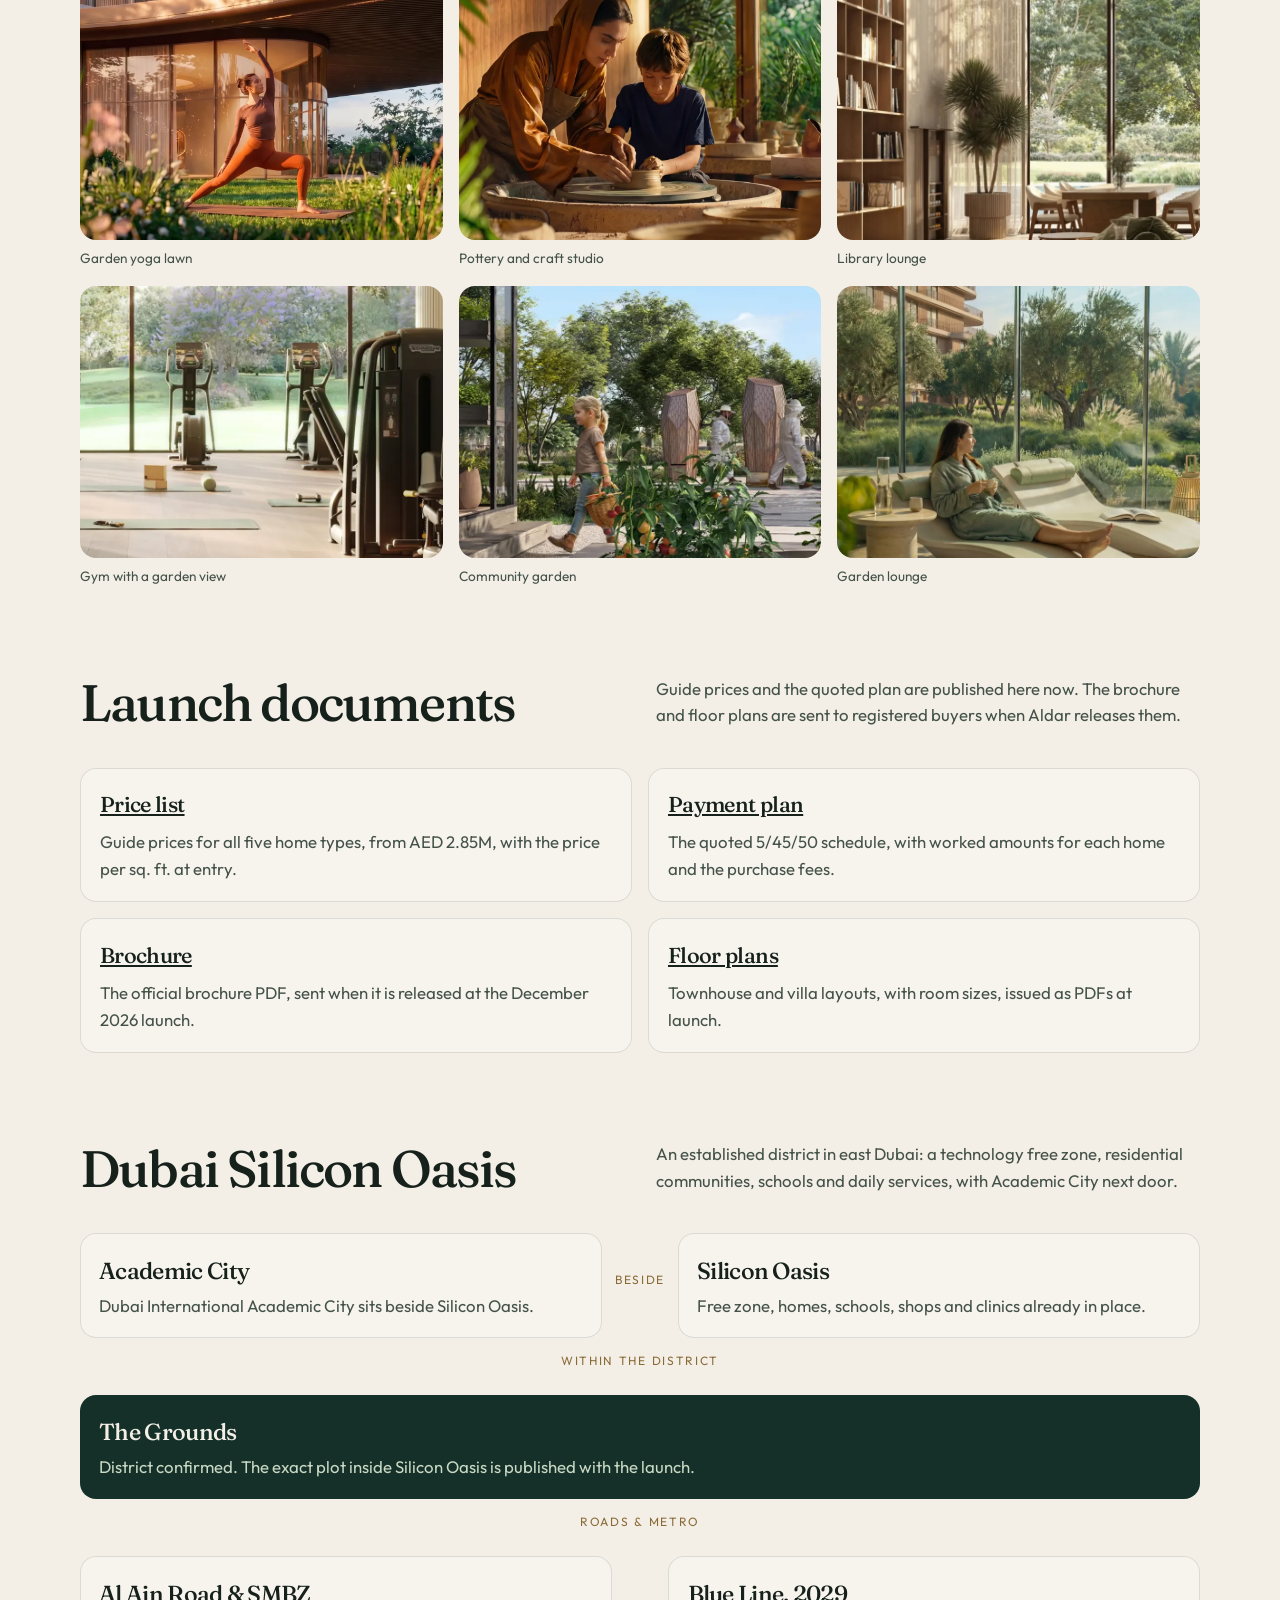
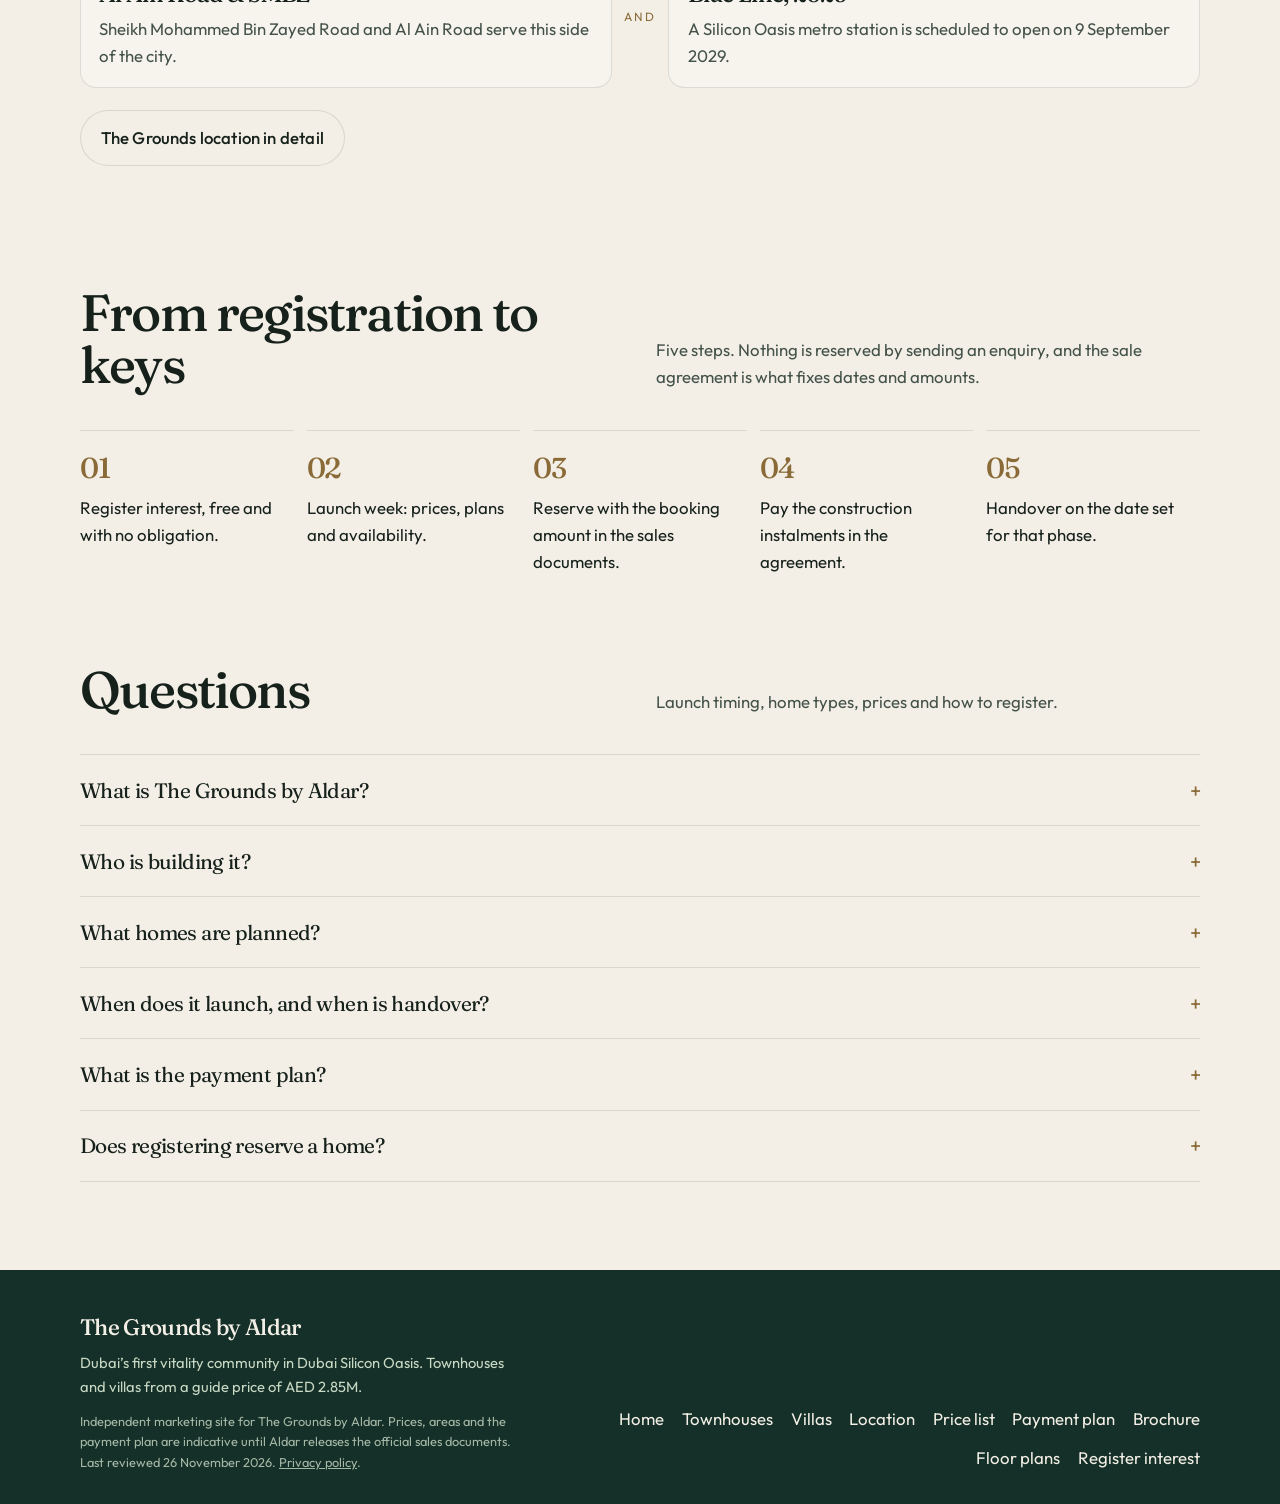
==== commit 69b75535: "Banner picture on every subpage; video still as home hero image. - Home: hero-poster.webp (frame at " ====
--- a/index.html
+++ b/index.html
@@ -25,7 +25,7 @@
   <meta name="indexnow" content="95e171fb8d6144fe8e148624938d73c3">
   <link rel="describedby" href="https://thegrounds.ae/llms.txt">
   <link rel="icon" href="assets/favicon.svg" type="image/svg+xml">
-  <link rel="preload" as="image" href="assets/home_banner-1600.webp" imagesrcset="assets/home_banner-960.webp 960w, assets/home_banner-1600.webp 1600w, assets/home_banner.webp 2880w" imagesizes="(max-width: 980px) 100vw, 50vw" fetchpriority="high">
+  <link rel="preload" as="image" href="assets/hero-poster.webp" fetchpriority="high">
   <link rel="stylesheet" href="css/styles.css">
   <script>
     window.dataLayer = window.dataLayer || [];
@@ -47,6 +47,7 @@
   "description": "The Grounds by Aldar is Dubai’s first vitality community in Dubai Silicon Oasis: 3 and 4 bed townhouses and villas by Aldar with Dubai Holding.",
   "url": "https://thegrounds.ae/",
   "image": [
+    "https://thegrounds.ae/assets/hero-poster.webp",
     "https://thegrounds.ae/assets/home_banner.webp",
     "https://thegrounds.ae/assets/grounds-landscape-stream.webp"
   ],
@@ -214,8 +215,8 @@
       </div>
       <figure class="frame frame--banner">
         <div class="banner-media">
-          <img width="1600" height="1106" class="hero-banner-fallback" src="assets/home_banner-1600.webp" srcset="assets/home_banner-960.webp 960w, assets/home_banner-1600.webp 1600w, assets/home_banner.webp 2880w" sizes="(max-width: 980px) 100vw, 50vw" fetchpriority="high" alt="The Grounds by Aldar vitality community homes and landscaped outdoor spaces in Dubai Silicon Oasis.">
-          <video class="hero-banner" autoplay muted loop playsinline preload="metadata">
+          <img width="576" height="1024" class="hero-banner-fallback" src="assets/hero-poster.webp" fetchpriority="high" decoding="async" alt="Aerial view of the walking and running track through the gardens at The Grounds by Aldar, Dubai Silicon Oasis.">
+          <video class="hero-banner" autoplay muted loop playsinline preload="metadata" poster="assets/hero-poster.webp">
             <source src="assets/hero-banner.mp4" type="video/mp4">
           </video>
         </div>
--- a/css/styles.css
+++ b/css/styles.css
@@ -999,7 +999,8 @@
   .frame img { aspect-ratio: 16 / 11; }
 }
 
-@media (max-width: 760px) {
+/* Collapsed menu up to tablet width so header links never wrap */
+@media (max-width: 980px) {
   .nav-toggle { display: inline-flex; }
   .site-nav {
     position: fixed;
@@ -1040,6 +1041,9 @@
     background: var(--brass);
     color: #1c1408;
   }
+}
+
+@media (max-width: 760px) {
   .stats, .stats.halves, .stats.stack, .why-grid, .pillar-grid, .card-grid, .card-grid.three, .steps, .form-grid {
     grid-template-columns: 1fr;
   }
@@ -1196,7 +1200,9 @@
 /* Hero banner: fixed-ratio box, image underneath, video fades in on top, both cropped to fill */
 .frame--banner .banner-media {
   position: relative;
-  aspect-ratio: 5 / 6;
+  width: 100%; /* definite width: max-height then trims height only, never width */
+  aspect-ratio: 3 / 4; /* the clip is 9:16 portrait; crop only the bottom */
+  max-height: 80vh;
   overflow: hidden;
   background: var(--forest);
 }
@@ -1209,7 +1215,7 @@
   height: 100%;
   aspect-ratio: auto;
   object-fit: cover;
-  object-position: center;
+  object-position: 50% 0; /* keep the logo (top) and title (middle) in frame */
 }
 .frame--banner .hero-banner,
 .frame--banner.has-banner-video .hero-banner {
@@ -1221,8 +1227,56 @@
 .frame--banner .hero-banner-fallback,
 .frame--banner.has-banner-video .hero-banner-fallback { display: block; }
 @media (max-width: 980px) {
-  .frame--banner .banner-media { aspect-ratio: 4 / 3; }
+  .frame--banner .banner-media { aspect-ratio: 4 / 5; max-height: 75vh; }
 }
 @media (prefers-reduced-motion: reduce) {
   .frame--banner .hero-banner { transition: none; }
 }
+
+/* Floating "Register interest" button */
+.float-cta {
+  position: fixed;
+  right: max(1.25rem, env(safe-area-inset-right));
+  bottom: max(1.25rem, env(safe-area-inset-bottom));
+  z-index: 150;
+  display: inline-flex;
+  align-items: center;
+  gap: 0.55rem;
+  padding: 0.85rem 1.25rem 0.85rem 1.05rem;
+  border-radius: 999px;
+  background: var(--forest);
+  color: var(--cream);
+  font-weight: 500;
+  font-size: 0.95rem;
+  text-decoration: none;
+  box-shadow: 0 14px 34px rgba(20, 48, 40, 0.28), inset 0 0 0 1px rgba(230, 211, 180, 0.18);
+  opacity: 0;
+  transform: translateY(12px);
+  pointer-events: none;
+  transition: opacity 0.25s ease, transform 0.25s ease, background 0.2s ease;
+}
+.float-cta.is-visible { opacity: 1; transform: none; pointer-events: auto; }
+.float-cta:hover { background: var(--forest-2); color: var(--cream); }
+.float-cta:focus-visible { outline: 2px solid var(--brass); outline-offset: 3px; }
+.float-cta svg { color: #e6d3b4; flex: none; }
+body.enquire-open .float-cta,
+body.nav-open .float-cta { opacity: 0; pointer-events: none; }
+@media (max-width: 480px) {
+  .float-cta { padding: 0.75rem 1.05rem 0.75rem 0.9rem; font-size: 0.9rem; }
+}
+@media (prefers-reduced-motion: reduce) {
+  .float-cta { transition: none; }
+}
+
+/* Subpage banner: same layout as the home hero (copy left, picture right) */
+.hero--sub { align-items: center; padding: 2.4rem 0 1rem; }
+.hero--sub .hero-copy { min-width: 0; }
+.hero--sub h1 { font-size: clamp(2.6rem, 4.6vw, 4.2rem); max-width: none; }
+.frame--sub .banner-media { aspect-ratio: 5 / 4; max-height: 70vh; }
+.frame--sub .banner-media img { object-position: center; }
+.stats.three { grid-template-columns: repeat(3, 1fr); }
+@media (max-width: 980px) {
+  .hero--sub { gap: 1.6rem; }
+  .frame--sub .banner-media { aspect-ratio: 16 / 10; max-height: none; }
+  .stats.three { grid-template-columns: 1fr; }
+}
